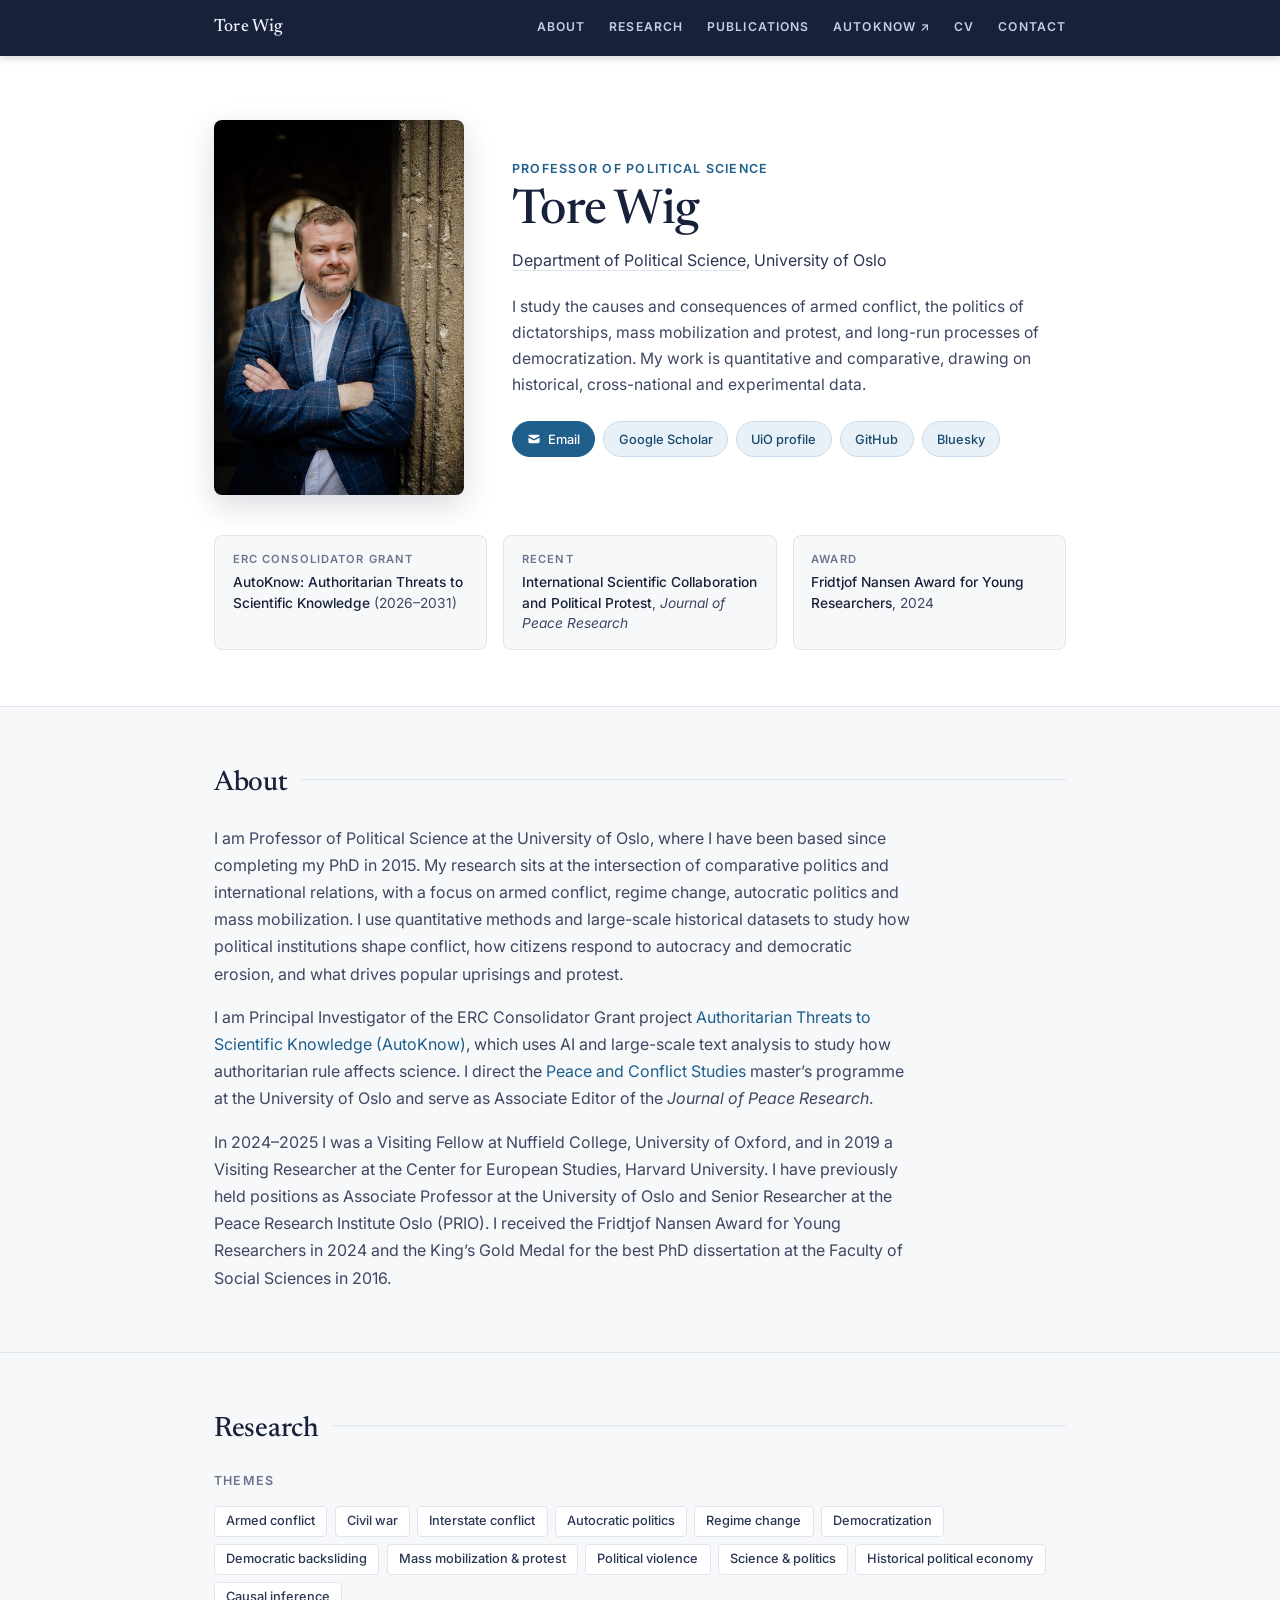
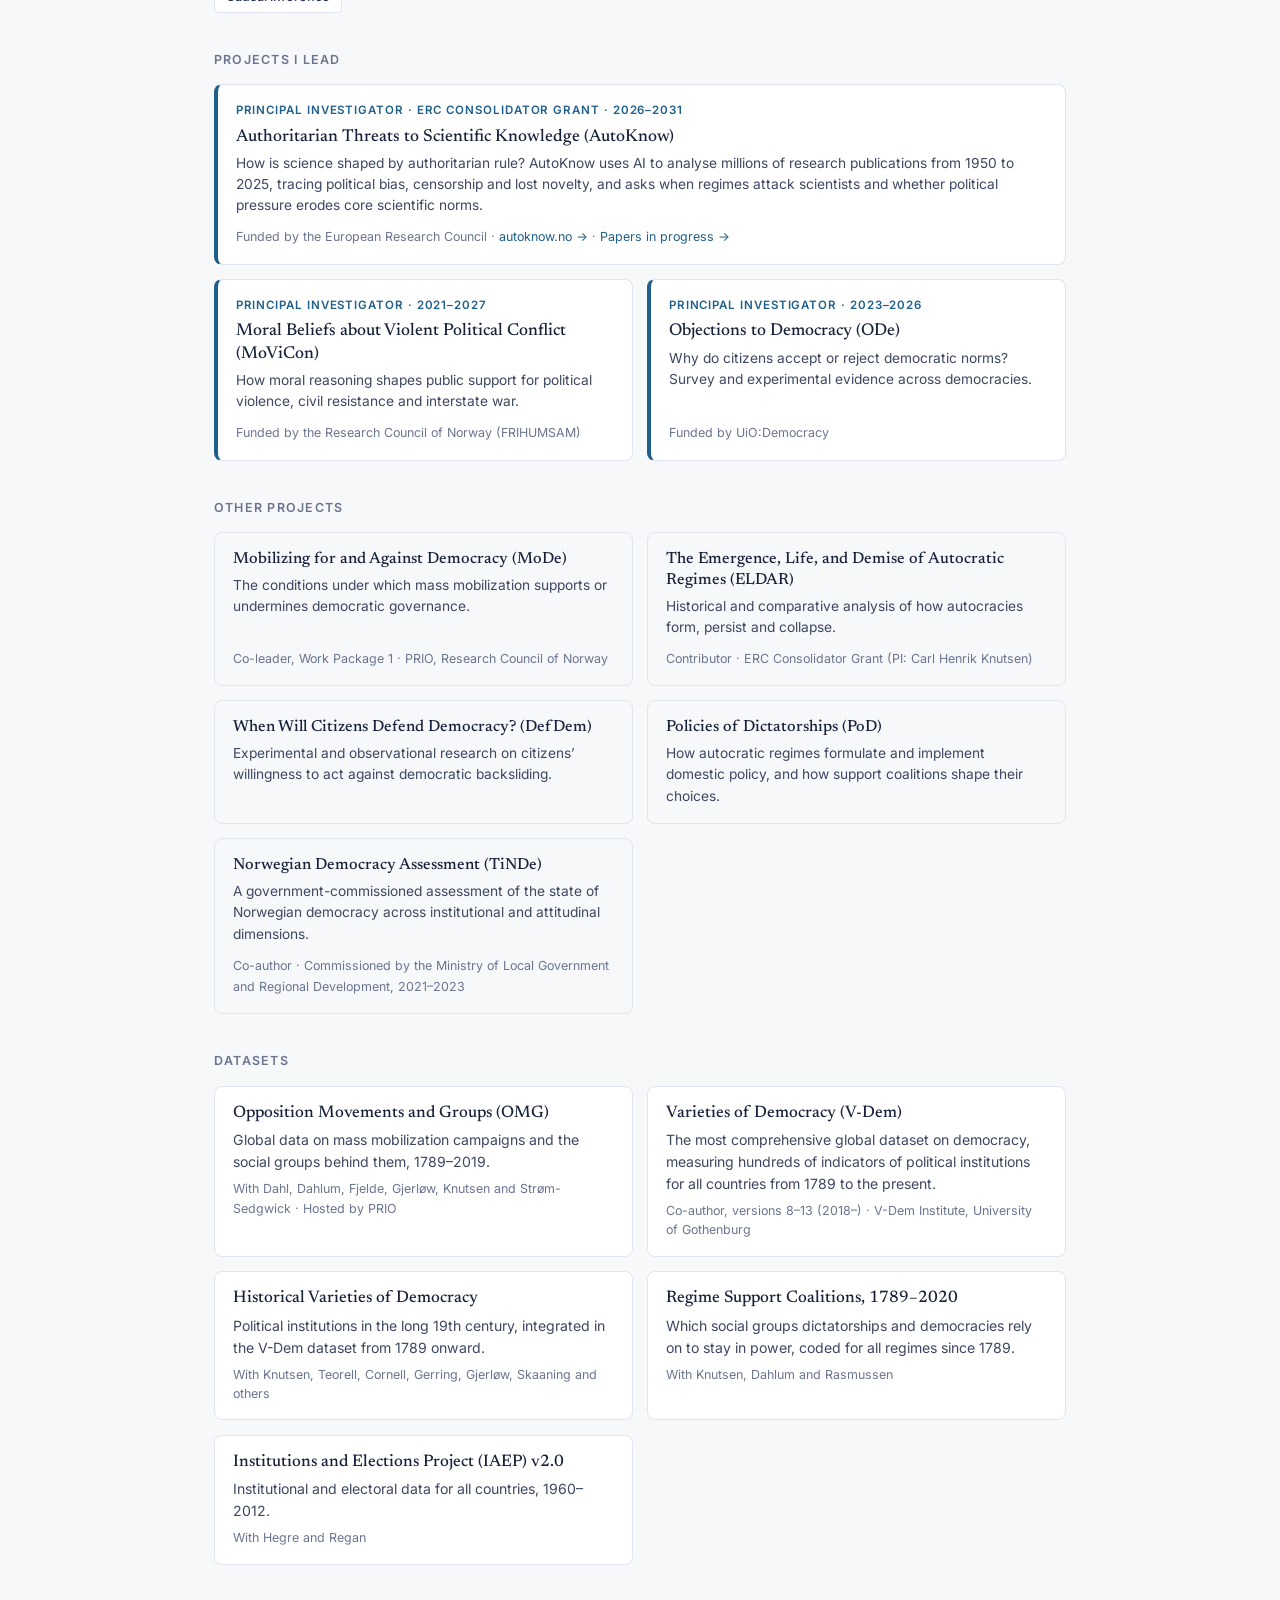
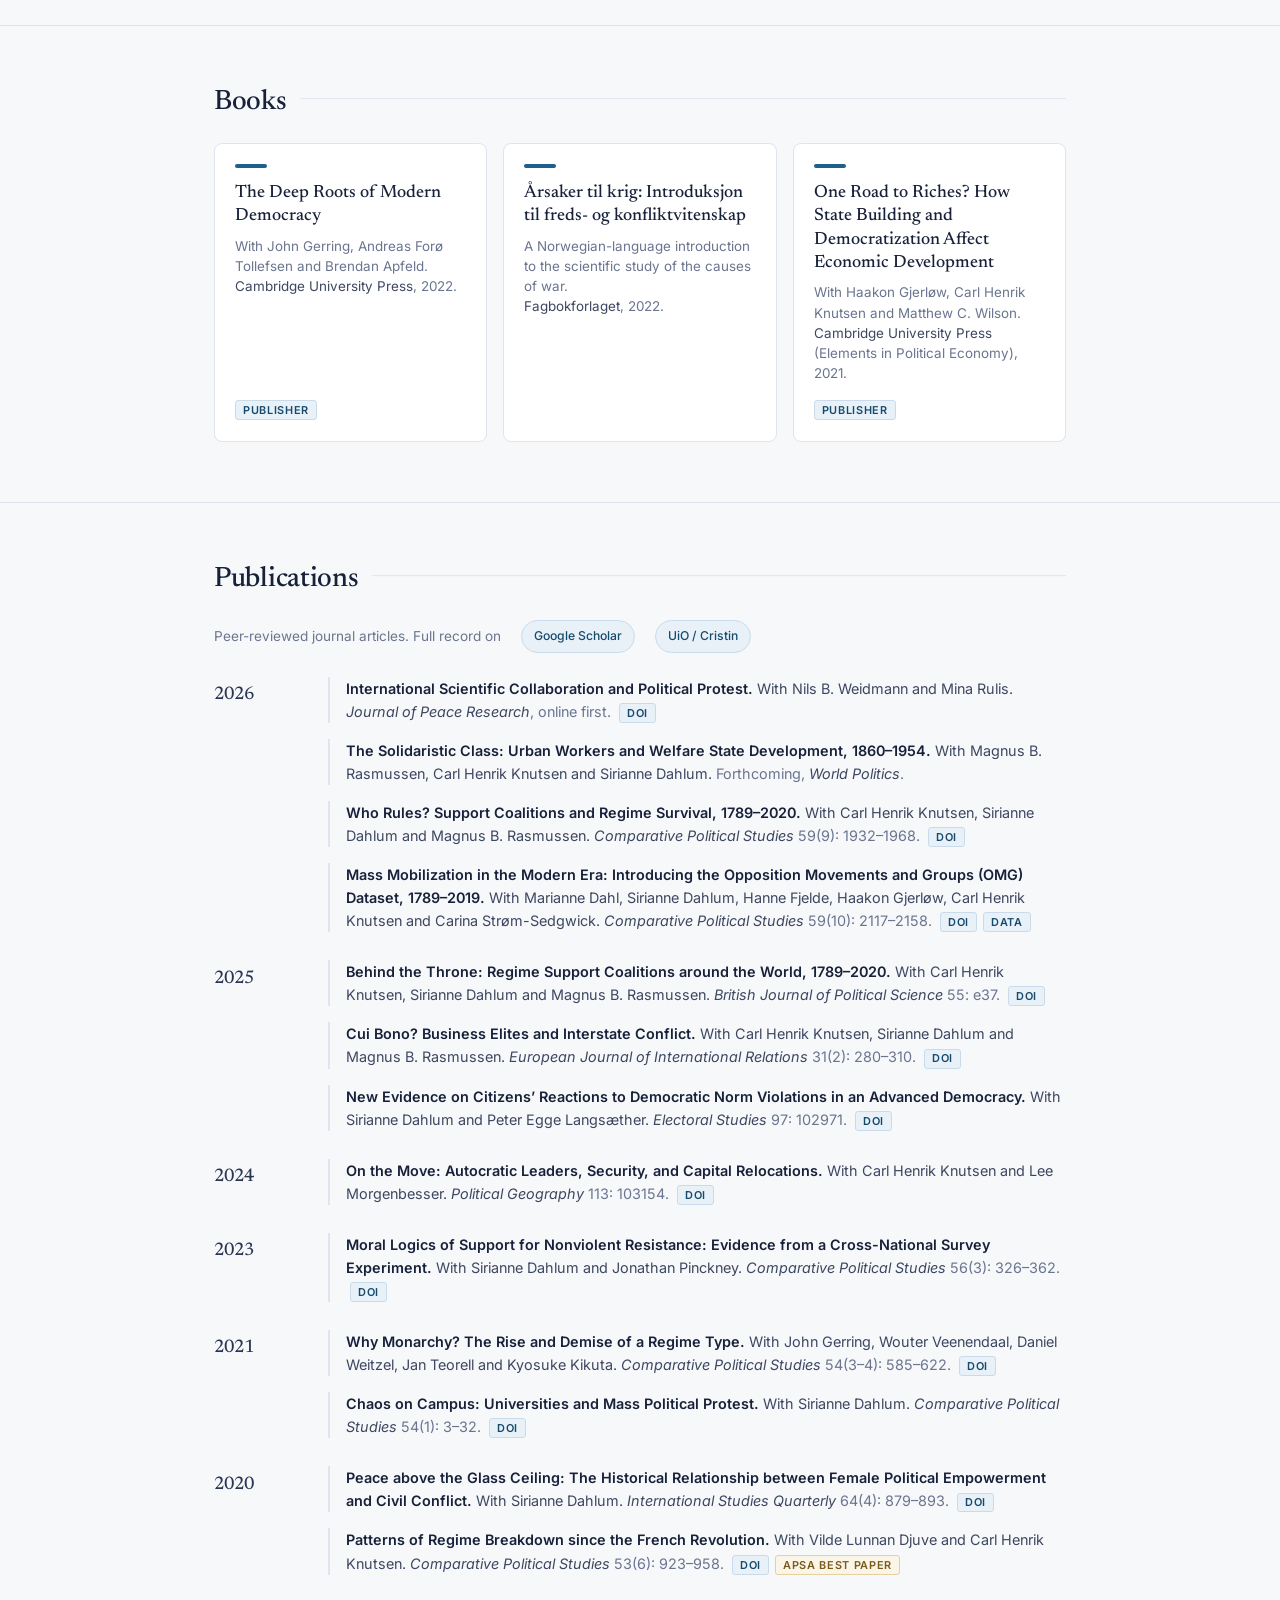
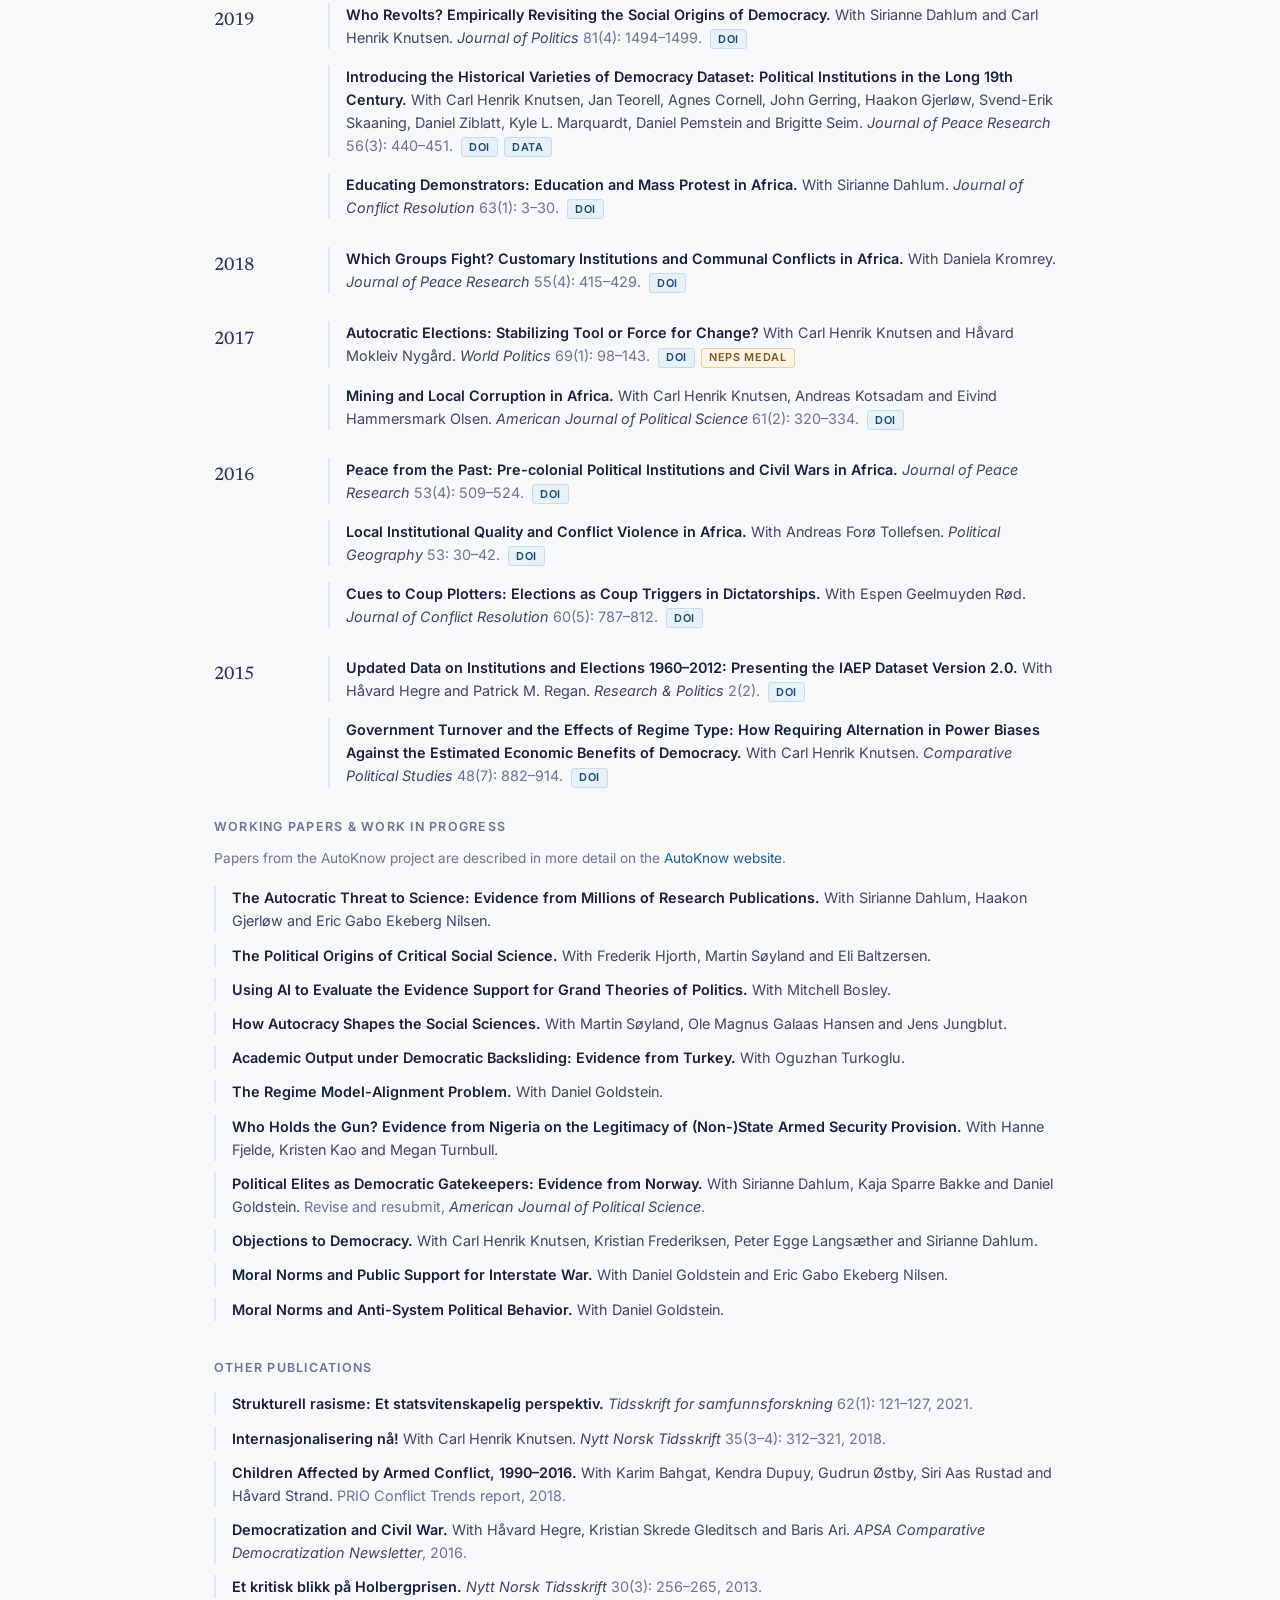
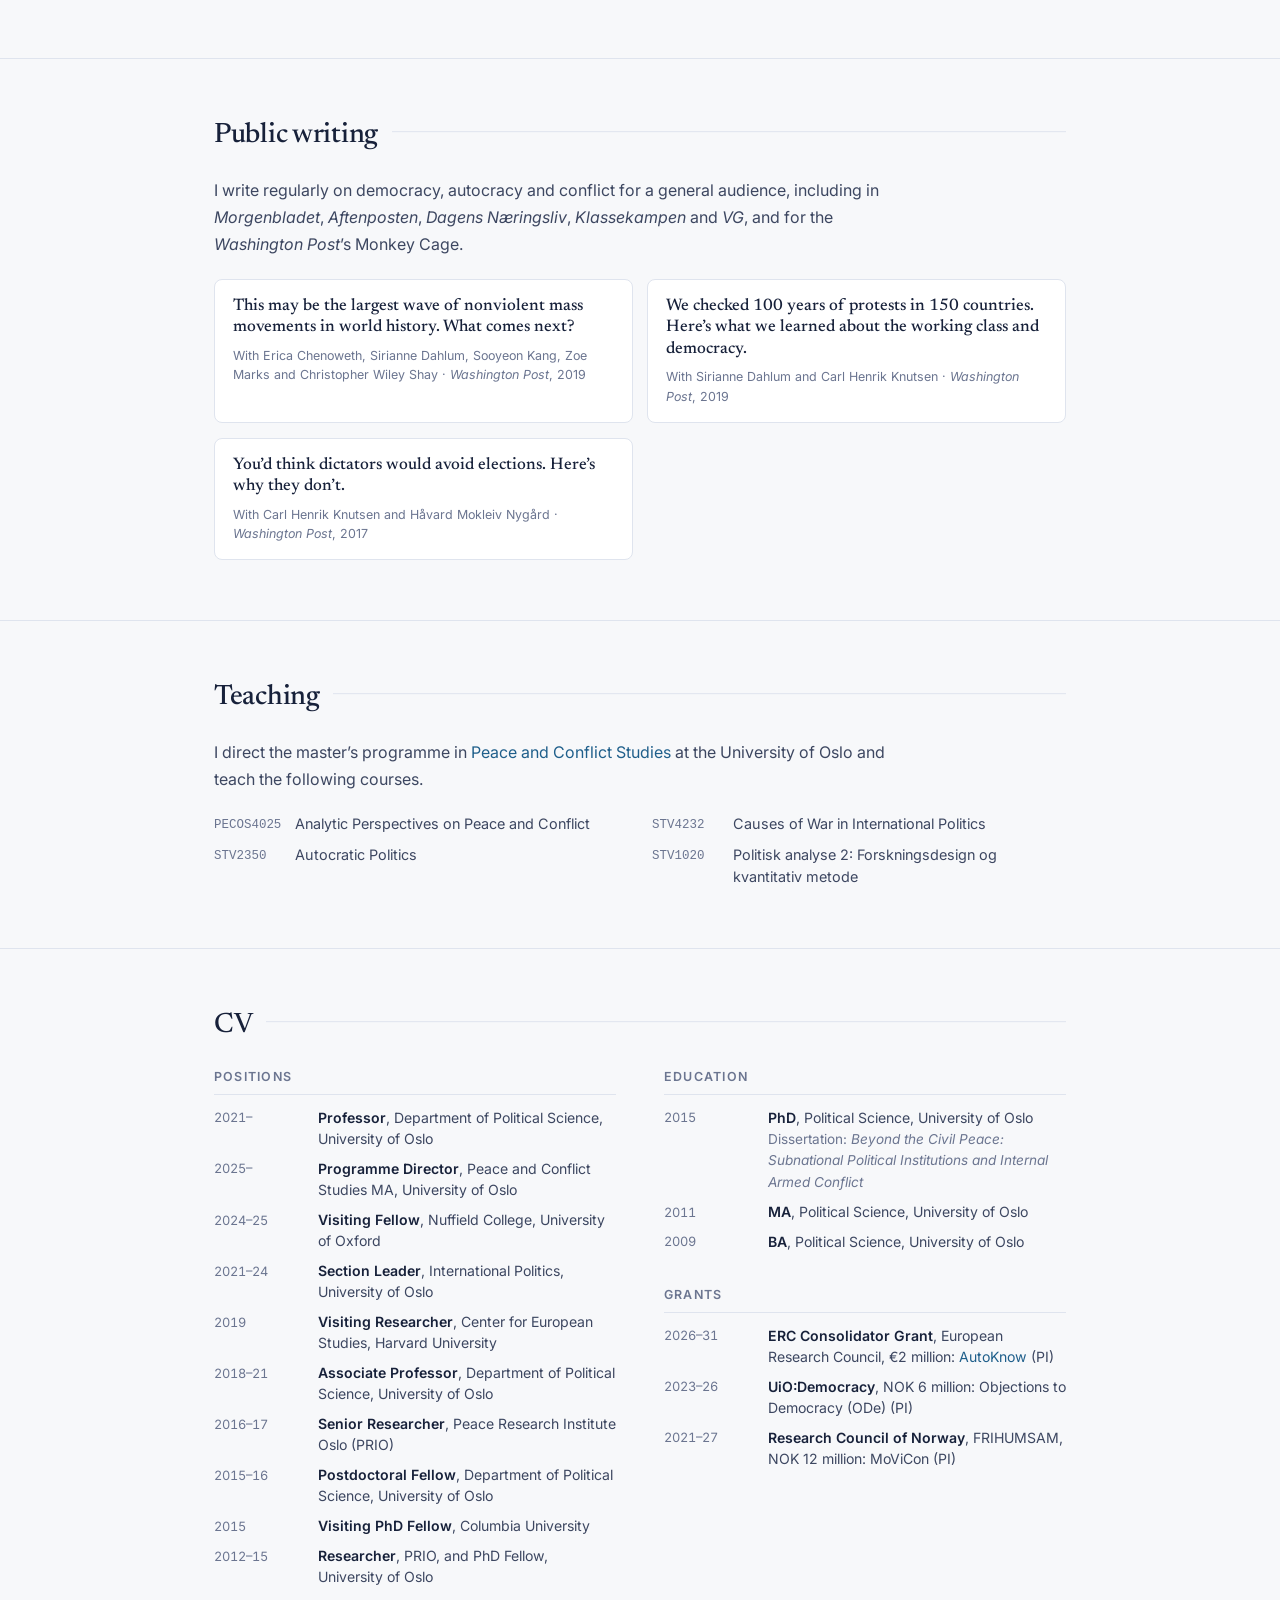
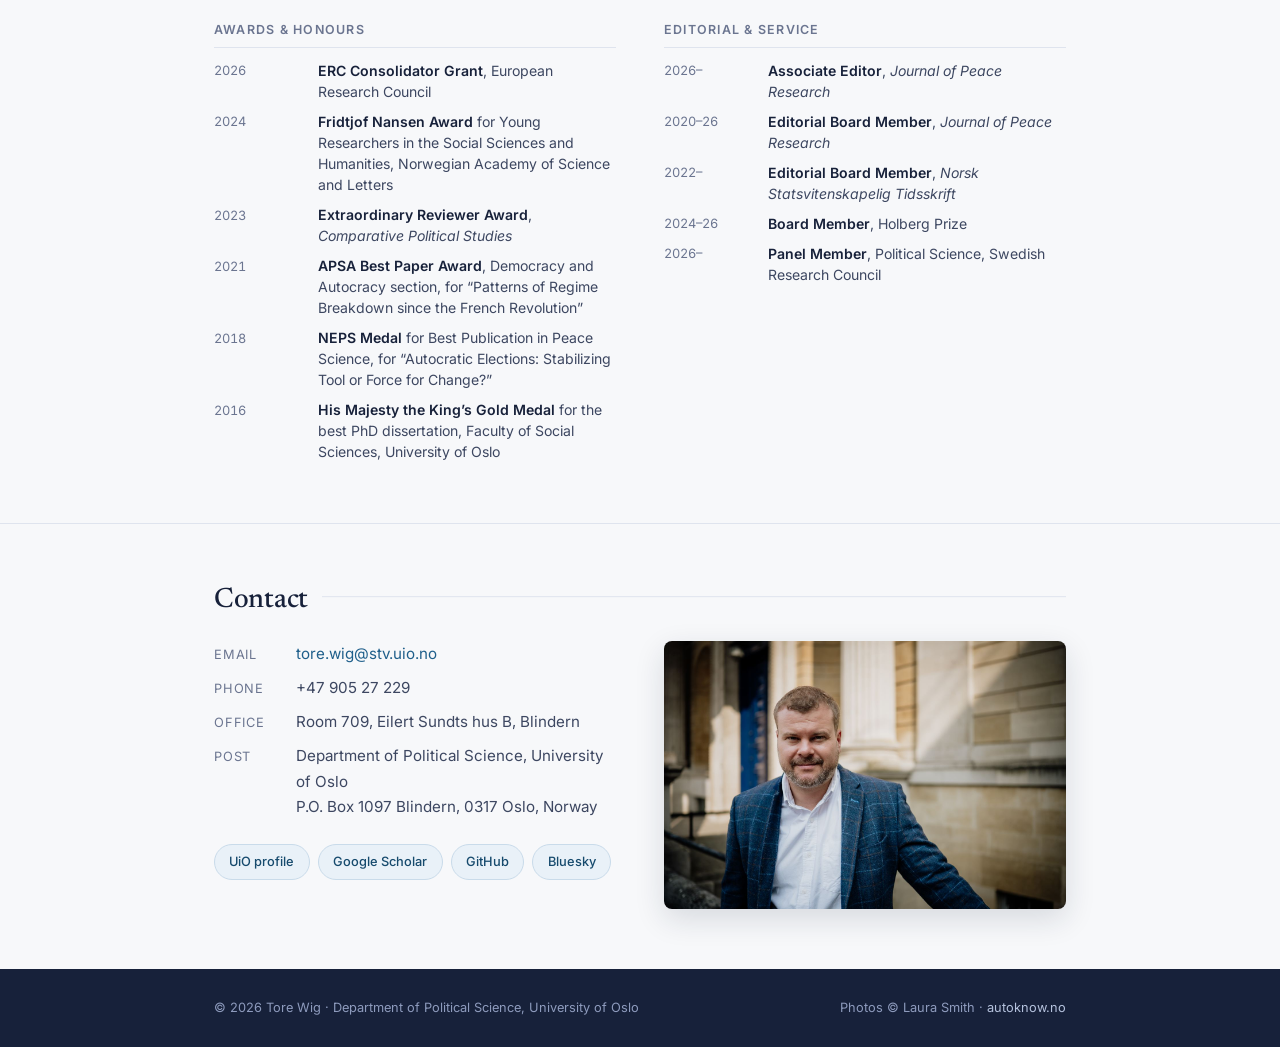
==== index.html @ 3f53dd96 "Separate PI projects, add V-Dem dataset, full awards and grants lists Co-Authored-By: Claude Opus 5." ====
<!DOCTYPE html>
<html lang="en">
<head>
  <meta charset="UTF-8" />
  <meta name="viewport" content="width=device-width, initial-scale=1.0" />
  <title>Tore Wig — Professor of Political Science, University of Oslo</title>
  <meta name="description" content="Tore Wig is Professor of Political Science at the University of Oslo. He studies armed conflict, autocratic politics, mass mobilization and democratization, and leads the ERC project AutoKnow on authoritarian threats to science." />
  <meta name="author" content="Tore Wig" />
  <link rel="canonical" href="https://torewig.com/" />

  <!-- Social previews -->
  <meta property="og:type" content="profile" />
  <meta property="og:title" content="Tore Wig — Political Science, University of Oslo" />
  <meta property="og:description" content="Research on armed conflict, autocratic politics, mass mobilization and democratization. PI of the ERC project AutoKnow." />
  <meta property="og:image" content="https://torewig.com/img/tore-wig.jpg" />
  <meta property="og:url" content="https://torewig.com/" />
  <meta name="twitter:card" content="summary_large_image" />

  <link rel="icon" href="data:image/svg+xml,%3Csvg xmlns='http://www.w3.org/2000/svg' viewBox='0 0 64 64'%3E%3Crect width='64' height='64' rx='12' fill='%2317213a'/%3E%3Ctext x='32' y='42' text-anchor='middle' font-family='Georgia,serif' font-size='30' fill='%23eef2f9'%3ETW%3C/text%3E%3C/svg%3E" />

  <link rel="preconnect" href="https://fonts.googleapis.com" />
  <link rel="preconnect" href="https://fonts.gstatic.com" crossorigin />
  <link href="https://fonts.googleapis.com/css2?family=Inter:wght@400;500;600&family=Newsreader:ital,opsz,wght@0,6..72,400;0,6..72,500;1,6..72,400&display=swap" rel="stylesheet" />
  <link rel="stylesheet" href="style.css" />

  <script type="application/ld+json">
  {
    "@context": "https://schema.org",
    "@type": "Person",
    "name": "Tore Wig",
    "jobTitle": "Professor of Political Science",
    "affiliation": { "@type": "Organization", "name": "University of Oslo, Department of Political Science" },
    "email": "mailto:tore.wig@stv.uio.no",
    "url": "https://torewig.com/",
    "image": "https://torewig.com/img/tore-wig.jpg",
    "sameAs": [
      "https://www.sv.uio.no/isv/english/people/aca/torewig/",
      "https://scholar.google.com/citations?user=-VZ9_fAAAAAJ",
      "https://github.com/torewig",
      "https://bsky.app/profile/torewig.bsky.social"
    ]
  }
  </script>
</head>
<body>

<a class="skip-link" href="#about">Skip to content</a>

<!-- ── Navigation ──────────────────────────────────────────── -->
<nav class="site-nav" aria-label="Main">
  <div class="container">
    <a class="nav-name" href="#top">Tore Wig</a>
    <button class="nav-toggle" aria-expanded="false" aria-controls="nav-links" aria-label="Toggle navigation">
      <svg width="22" height="22" viewBox="0 0 24 24" fill="none" stroke="currentColor" stroke-width="2" stroke-linecap="round"><path d="M4 7h16M4 12h16M4 17h16"/></svg>
    </button>
    <ul class="nav-links" id="nav-links">
      <li><a href="#about">About</a></li>
      <li><a href="#research">Research</a></li>
      <li><a href="#publications">Publications</a></li>
      <li><a href="https://autoknow.no/" target="_blank" rel="noopener">AutoKnow &#8599;</a></li>
      <li><a href="#cv">CV</a></li>
      <li><a href="#contact">Contact</a></li>
    </ul>
  </div>
</nav>

<!-- ── Hero ────────────────────────────────────────────────── -->
<header id="top">
<section id="hero">
  <div class="container">
    <div class="hero-inner">
      <img
        class="hero-photo"
        src="img/tore-wig.jpg"
        srcset="img/tore-wig-small.jpg 480w, img/tore-wig.jpg 900w"
        sizes="(max-width: 720px) 180px, 250px"
        width="900" height="1350"
        alt="Portrait of Tore Wig"
        fetchpriority="high"
      />
      <div class="hero-text">
        <p class="hero-kicker">Professor of Political Science</p>
        <h1>Tore Wig</h1>
        <p class="hero-inst">
          <a href="https://www.sv.uio.no/isv/english/" target="_blank" rel="noopener">Department of Political Science</a>,
          University of Oslo
        </p>
        <p class="hero-interests">
          I study the causes and consequences of armed conflict, the politics of dictatorships,
          mass mobilization and protest, and long-run processes of democratization. My work is
          quantitative and comparative, drawing on historical, cross-national and experimental data.
        </p>
        <div class="hero-links">
          <a class="pill primary" href="mailto:tore.wig@stv.uio.no">
            <svg viewBox="0 0 20 20" fill="currentColor"><path d="M2.003 5.884L10 9.882l7.997-3.998A2 2 0 0016 4H4a2 2 0 00-1.997 1.884z"/><path d="M18 8.118l-8 4-8-4V14a2 2 0 002 2h12a2 2 0 002-2V8.118z"/></svg>
            Email
          </a>
          <a class="pill" href="https://scholar.google.com/citations?user=-VZ9_fAAAAAJ" target="_blank" rel="noopener">Google Scholar</a>
          <a class="pill" href="https://www.sv.uio.no/isv/english/people/aca/torewig/" target="_blank" rel="noopener">UiO profile</a>
          <a class="pill" href="https://github.com/torewig" target="_blank" rel="noopener">GitHub</a>
          <a class="pill" href="https://bsky.app/profile/torewig.bsky.social" target="_blank" rel="noopener">Bluesky</a>
        </div>
      </div>
    </div>

    <div class="highlights">
      <div class="highlight">
        <span class="label">ERC Consolidator Grant</span>
        <a href="https://autoknow.no/" target="_blank" rel="noopener">AutoKnow: Authoritarian Threats to Scientific Knowledge</a> (2026&ndash;2031)
      </div>
      <div class="highlight">
        <span class="label">Recent</span>
        <a href="https://doi.org/10.1093/jopres/xjag073" target="_blank" rel="noopener">International Scientific Collaboration and Political Protest</a>, <em>Journal of Peace Research</em>
      </div>
      <div class="highlight">
        <span class="label">Award</span>
        <a href="#cv">Fridtjof Nansen Award for Young Researchers</a>, 2024
      </div>
    </div>
  </div>
</section>
</header>

<main>

<!-- ── About ───────────────────────────────────────────────── -->
<section id="about">
  <div class="container">
    <h2 class="section-heading">About</h2>
    <div class="lede">
      <p>
        I am Professor of Political Science at the University of Oslo, where I have been based since
        completing my PhD in 2015. My research sits at the intersection of comparative politics and
        international relations, with a focus on armed conflict, regime change, autocratic politics
        and mass mobilization. I use quantitative methods and large-scale historical datasets to
        study how political institutions shape conflict, how citizens respond to autocracy and
        democratic erosion, and what drives popular uprisings and protest.
      </p>
      <p>
        I am Principal Investigator of the ERC Consolidator Grant project
        <a href="https://autoknow.no/" target="_blank" rel="noopener">Authoritarian Threats to Scientific Knowledge (AutoKnow)</a>, which uses
        AI and large-scale text analysis to study how authoritarian rule affects science. I direct
        the <a href="https://www.uio.no/english/studies/programmes/peace-master/" target="_blank" rel="noopener">Peace and Conflict Studies</a>
        master&rsquo;s programme at the University of Oslo and serve as Associate Editor of the
        <em>Journal of Peace Research</em>.
      </p>
      <p>
        In 2024&ndash;2025 I was a Visiting Fellow at Nuffield College, University of Oxford, and in
        2019 a Visiting Researcher at the Center for European Studies, Harvard University. I have
        previously held positions as Associate Professor at the University of Oslo and Senior
        Researcher at the Peace Research Institute Oslo (PRIO). I received the Fridtjof Nansen Award
        for Young Researchers in 2024 and the King&rsquo;s Gold Medal for the best PhD dissertation
        at the Faculty of Social Sciences in 2016.
      </p>
    </div>
  </div>
</section>

<!-- ── Research ────────────────────────────────────────────── -->
<section id="research">
  <div class="container">
    <h2 class="section-heading">Research</h2>

    <p class="subheading">Themes</p>
    <div class="tag-cloud">
      <span class="tag">Armed conflict</span>
      <span class="tag">Civil war</span>
      <span class="tag">Interstate conflict</span>
      <span class="tag">Autocratic politics</span>
      <span class="tag">Regime change</span>
      <span class="tag">Democratization</span>
      <span class="tag">Democratic backsliding</span>
      <span class="tag">Mass mobilization &amp; protest</span>
      <span class="tag">Political violence</span>
      <span class="tag">Science &amp; politics</span>
      <span class="tag">Historical political economy</span>
      <span class="tag">Causal inference</span>
    </div>

    <p class="subheading">Projects I lead</p>
    <div class="projects-grid">
      <div class="project-card featured">
        <span class="role">Principal Investigator &middot; ERC Consolidator Grant &middot; 2026&ndash;2031</span>
        <h4><a href="https://autoknow.no/" target="_blank" rel="noopener">Authoritarian Threats to Scientific Knowledge (AutoKnow)</a></h4>
        <p>How is science shaped by authoritarian rule? AutoKnow uses AI to analyse millions of research publications from 1950 to 2025, tracing political bias, censorship and lost novelty, and asks when regimes attack scientists and whether political pressure erodes core scientific norms.</p>
        <span class="meta">Funded by the European Research Council &middot; <a href="https://autoknow.no/" target="_blank" rel="noopener">autoknow.no &rarr;</a> &middot; <a href="https://autoknow.no/papers.html" target="_blank" rel="noopener">Papers in progress &rarr;</a></span>
      </div>
      <div class="project-card pi">
        <span class="role">Principal Investigator &middot; 2021&ndash;2027</span>
        <h4><a href="https://www.sv.uio.no/isv/english/research/projects/movicon/" target="_blank" rel="noopener">Moral Beliefs about Violent Political Conflict (MoViCon)</a></h4>
        <p>How moral reasoning shapes public support for political violence, civil resistance and interstate war.</p>
        <span class="meta">Funded by the Research Council of Norway (FRIHUMSAM)</span>
      </div>
      <div class="project-card pi">
        <span class="role">Principal Investigator &middot; 2023&ndash;2026</span>
        <h4><a href="https://www.sv.uio.no/isv/forskning/prosjekter/innvendinger-mot-demokrati/index.html" target="_blank" rel="noopener">Objections to Democracy (ODe)</a></h4>
        <p>Why do citizens accept or reject democratic norms? Survey and experimental evidence across democracies.</p>
        <span class="meta">Funded by UiO:Democracy</span>
      </div>
    </div>

    <p class="subheading">Other projects</p>
    <div class="projects-grid">
      <div class="project-card minor">
        <h4><a href="https://www.prio.org/Projects/Project/?x=1867" target="_blank" rel="noopener">Mobilizing for and Against Democracy (MoDe)</a></h4>
        <p>The conditions under which mass mobilization supports or undermines democratic governance.</p>
        <span class="meta">Co-leader, Work Package 1 &middot; PRIO, Research Council of Norway</span>
      </div>
      <div class="project-card minor">
        <h4><a href="https://www.sv.uio.no/isv/forskning/prosjekter/eldar/index.html" target="_blank" rel="noopener">The Emergence, Life, and Demise of Autocratic Regimes (ELDAR)</a></h4>
        <p>Historical and comparative analysis of how autocracies form, persist and collapse.</p>
        <span class="meta">Contributor &middot; ERC Consolidator Grant (PI: Carl Henrik Knutsen)</span>
      </div>
      <div class="project-card minor">
        <h4><a href="https://www.sv.uio.no/isv/forskning/prosjekter/defdem/index.html" target="_blank" rel="noopener">When Will Citizens Defend Democracy? (DefDem)</a></h4>
        <p>Experimental and observational research on citizens&rsquo; willingness to act against democratic backsliding.</p>
      </div>
      <div class="project-card minor">
        <h4><a href="https://www.sv.uio.no/isv/forskning/prosjekter/policies-of-dictatorships/index.html" target="_blank" rel="noopener">Policies of Dictatorships (PoD)</a></h4>
        <p>How autocratic regimes formulate and implement domestic policy, and how support coalitions shape their choices.</p>
      </div>
      <div class="project-card minor">
        <h4><a href="https://www.sv.uio.no/isv/forskning/prosjekter/tilstandsanalyse-av-det-norske-demokratiet/index.html" target="_blank" rel="noopener">Norwegian Democracy Assessment (TiNDe)</a></h4>
        <p>A government-commissioned assessment of the state of Norwegian democracy across institutional and attitudinal dimensions.</p>
        <span class="meta">Co-author &middot; Commissioned by the Ministry of Local Government and Regional Development, 2021&ndash;2023</span>
      </div>
    </div>

    <p class="subheading">Datasets</p>
    <div class="card-grid">
      <div class="card">
        <h4><a href="https://www.prio.org/data/39" target="_blank" rel="noopener">Opposition Movements and Groups (OMG)</a></h4>
        Global data on mass mobilization campaigns and the social groups behind them, 1789&ndash;2019.
        <div class="meta">With Dahl, Dahlum, Fjelde, Gjerl&oslash;w, Knutsen and Str&oslash;m-Sedgwick &middot; Hosted by PRIO</div>
      </div>
      <div class="card">
        <h4><a href="https://www.v-dem.net/data/the-v-dem-dataset/" target="_blank" rel="noopener">Varieties of Democracy (V-Dem)</a></h4>
        The most comprehensive global dataset on democracy, measuring hundreds of indicators of political institutions for all countries from 1789 to the present.
        <div class="meta">Co-author, versions 8&ndash;13 (2018&ndash;) &middot; V-Dem Institute, University of Gothenburg</div>
      </div>
      <div class="card">
        <h4><a href="https://doi.org/10.1177/0022343318823866" target="_blank" rel="noopener">Historical Varieties of Democracy</a></h4>
        Political institutions in the long 19th century, integrated in the V-Dem dataset from 1789 onward.
        <div class="meta">With Knutsen, Teorell, Cornell, Gerring, Gjerl&oslash;w, Skaaning and others</div>
      </div>
      <div class="card">
        <h4><a href="https://doi.org/10.1177/00104140251369338" target="_blank" rel="noopener">Regime Support Coalitions, 1789&ndash;2020</a></h4>
        Which social groups dictatorships and democracies rely on to stay in power, coded for all regimes since 1789.
        <div class="meta">With Knutsen, Dahlum and Rasmussen</div>
      </div>
      <div class="card">
        <h4><a href="https://doi.org/10.1177/2053168015579120" target="_blank" rel="noopener">Institutions and Elections Project (IAEP) v2.0</a></h4>
        Institutional and electoral data for all countries, 1960&ndash;2012.
        <div class="meta">With Hegre and Regan</div>
      </div>
    </div>
  </div>
</section>

<!-- ── Books ────────────────────────────────────────────────── -->
<section id="books">
  <div class="container">
    <h2 class="section-heading">Books</h2>
    <div class="books-list">
      <div class="book-item">
        <span class="spine"></span>
        <h3><a href="https://doi.org/10.1017/9781009115223" target="_blank" rel="noopener">The Deep Roots of Modern Democracy</a></h3>
        <p class="book-meta">
          With John Gerring, Andreas For&oslash; Tollefsen and Brendan Apfeld.<br />
          <span class="pubname">Cambridge University Press</span>, 2022.
        </p>
        <div class="links"><a class="chip" href="https://doi.org/10.1017/9781009115223" target="_blank" rel="noopener">Publisher</a></div>
      </div>
      <div class="book-item">
        <span class="spine"></span>
        <h3>&Aring;rsaker til krig: Introduksjon til freds- og konfliktvitenskap</h3>
        <p class="book-meta">
          A Norwegian-language introduction to the scientific study of the causes of war.<br />
          <span class="pubname">Fagbokforlaget</span>, 2022.
        </p>
      </div>
      <div class="book-item">
        <span class="spine"></span>
        <h3><a href="https://doi.org/10.1017/9781009053693" target="_blank" rel="noopener">One Road to Riches? How State Building and Democratization Affect Economic Development</a></h3>
        <p class="book-meta">
          With Haakon Gjerl&oslash;w, Carl Henrik Knutsen and Matthew C. Wilson.<br />
          <span class="pubname">Cambridge University Press</span> (Elements in Political Economy), 2021.
        </p>
        <div class="links"><a class="chip" href="https://doi.org/10.1017/9781009053693" target="_blank" rel="noopener">Publisher</a></div>
      </div>
    </div>
  </div>
</section>

<!-- ── Publications ─────────────────────────────────────────── -->
<section id="publications">
  <div class="container">
    <h2 class="section-heading">Publications</h2>

    <div class="pub-tools">
      <span>Peer-reviewed journal articles. Full record on</span>
      <a class="pill" href="https://scholar.google.com/citations?user=-VZ9_fAAAAAJ" target="_blank" rel="noopener">Google Scholar</a>
      <a class="pill" href="https://www.sv.uio.no/isv/english/people/aca/torewig/" target="_blank" rel="noopener">UiO / Cristin</a>
    </div>

    <!-- 2026 & forthcoming -->
    <div class="pub-year-group">
      <h3 class="pub-year">2026</h3>
      <ul class="pub-list">
        <li>
          <span class="pub-title"><a href="https://doi.org/10.1093/jopres/xjag073" target="_blank" rel="noopener">International Scientific Collaboration and Political Protest.</a></span>
          <span class="pub-authors">With Nils B. Weidmann and Mina Rulis.</span>
          <span class="pub-venue"><em>Journal of Peace Research</em>, online first.</span>
          <span class="pub-links"><a class="chip" href="https://doi.org/10.1093/jopres/xjag073" target="_blank" rel="noopener">DOI</a></span>
        </li>
        <li>
          <span class="pub-title">The Solidaristic Class: Urban Workers and Welfare State Development, 1860&ndash;1954.</span>
          <span class="pub-authors">With Magnus B. Rasmussen, Carl Henrik Knutsen and Sirianne Dahlum.</span>
          <span class="pub-venue">Forthcoming, <em>World Politics</em>.</span>
        </li>
        <li>
          <span class="pub-title"><a href="https://doi.org/10.1177/00104140251369338" target="_blank" rel="noopener">Who Rules? Support Coalitions and Regime Survival, 1789&ndash;2020.</a></span>
          <span class="pub-authors">With Carl Henrik Knutsen, Sirianne Dahlum and Magnus B. Rasmussen.</span>
          <span class="pub-venue"><em>Comparative Political Studies</em> 59(9): 1932&ndash;1968.</span>
          <span class="pub-links"><a class="chip" href="https://doi.org/10.1177/00104140251369338" target="_blank" rel="noopener">DOI</a></span>
        </li>
        <li>
          <span class="pub-title"><a href="https://doi.org/10.1177/00104140251369330" target="_blank" rel="noopener">Mass Mobilization in the Modern Era: Introducing the Opposition Movements and Groups (OMG) Dataset, 1789&ndash;2019.</a></span>
          <span class="pub-authors">With Marianne Dahl, Sirianne Dahlum, Hanne Fjelde, Haakon Gjerl&oslash;w, Carl Henrik Knutsen and Carina Str&oslash;m-Sedgwick.</span>
          <span class="pub-venue"><em>Comparative Political Studies</em> 59(10): 2117&ndash;2158.</span>
          <span class="pub-links"><a class="chip" href="https://doi.org/10.1177/00104140251369330" target="_blank" rel="noopener">DOI</a><a class="chip" href="https://www.prio.org/data/39" target="_blank" rel="noopener">Data</a></span>
        </li>
      </ul>
    </div>

    <!-- 2025 -->
    <div class="pub-year-group">
      <h3 class="pub-year">2025</h3>
      <ul class="pub-list">
        <li>
          <span class="pub-title"><a href="https://doi.org/10.1017/S0007123424000656" target="_blank" rel="noopener">Behind the Throne: Regime Support Coalitions around the World, 1789&ndash;2020.</a></span>
          <span class="pub-authors">With Carl Henrik Knutsen, Sirianne Dahlum and Magnus B. Rasmussen.</span>
          <span class="pub-venue"><em>British Journal of Political Science</em> 55: e37.</span>
          <span class="pub-links"><a class="chip" href="https://doi.org/10.1017/S0007123424000656" target="_blank" rel="noopener">DOI</a></span>
        </li>
        <li>
          <span class="pub-title"><a href="https://doi.org/10.1177/13540661251327116" target="_blank" rel="noopener">Cui Bono? Business Elites and Interstate Conflict.</a></span>
          <span class="pub-authors">With Carl Henrik Knutsen, Sirianne Dahlum and Magnus B. Rasmussen.</span>
          <span class="pub-venue"><em>European Journal of International Relations</em> 31(2): 280&ndash;310.</span>
          <span class="pub-links"><a class="chip" href="https://doi.org/10.1177/13540661251327116" target="_blank" rel="noopener">DOI</a></span>
        </li>
        <li>
          <span class="pub-title"><a href="https://doi.org/10.1016/j.electstud.2025.102971" target="_blank" rel="noopener">New Evidence on Citizens&rsquo; Reactions to Democratic Norm Violations in an Advanced Democracy.</a></span>
          <span class="pub-authors">With Sirianne Dahlum and Peter Egge Langs&aelig;ther.</span>
          <span class="pub-venue"><em>Electoral Studies</em> 97: 102971.</span>
          <span class="pub-links"><a class="chip" href="https://doi.org/10.1016/j.electstud.2025.102971" target="_blank" rel="noopener">DOI</a></span>
        </li>
      </ul>
    </div>

    <!-- 2024 -->
    <div class="pub-year-group">
      <h3 class="pub-year">2024</h3>
      <ul class="pub-list">
        <li>
          <span class="pub-title"><a href="https://doi.org/10.1016/j.polgeo.2024.103154" target="_blank" rel="noopener">On the Move: Autocratic Leaders, Security, and Capital Relocations.</a></span>
          <span class="pub-authors">With Carl Henrik Knutsen and Lee Morgenbesser.</span>
          <span class="pub-venue"><em>Political Geography</em> 113: 103154.</span>
          <span class="pub-links"><a class="chip" href="https://doi.org/10.1016/j.polgeo.2024.103154" target="_blank" rel="noopener">DOI</a></span>
        </li>
      </ul>
    </div>

    <!-- 2023 -->
    <div class="pub-year-group">
      <h3 class="pub-year">2023</h3>
      <ul class="pub-list">
        <li>
          <span class="pub-title"><a href="https://doi.org/10.1177/00104140221100198" target="_blank" rel="noopener">Moral Logics of Support for Nonviolent Resistance: Evidence from a Cross-National Survey Experiment.</a></span>
          <span class="pub-authors">With Sirianne Dahlum and Jonathan Pinckney.</span>
          <span class="pub-venue"><em>Comparative Political Studies</em> 56(3): 326&ndash;362.</span>
          <span class="pub-links"><a class="chip" href="https://doi.org/10.1177/00104140221100198" target="_blank" rel="noopener">DOI</a></span>
        </li>
      </ul>
    </div>

    <!-- 2021 -->
    <div class="pub-year-group">
      <h3 class="pub-year">2021</h3>
      <ul class="pub-list">
        <li>
          <span class="pub-title"><a href="https://doi.org/10.1177/0010414020938090" target="_blank" rel="noopener">Why Monarchy? The Rise and Demise of a Regime Type.</a></span>
          <span class="pub-authors">With John Gerring, Wouter Veenendaal, Daniel Weitzel, Jan Teorell and Kyosuke Kikuta.</span>
          <span class="pub-venue"><em>Comparative Political Studies</em> 54(3&ndash;4): 585&ndash;622.</span>
          <span class="pub-links"><a class="chip" href="https://doi.org/10.1177/0010414020938090" target="_blank" rel="noopener">DOI</a></span>
        </li>
        <li>
          <span class="pub-title"><a href="https://doi.org/10.1177/0010414020919902" target="_blank" rel="noopener">Chaos on Campus: Universities and Mass Political Protest.</a></span>
          <span class="pub-authors">With Sirianne Dahlum.</span>
          <span class="pub-venue"><em>Comparative Political Studies</em> 54(1): 3&ndash;32.</span>
          <span class="pub-links"><a class="chip" href="https://doi.org/10.1177/0010414020919902" target="_blank" rel="noopener">DOI</a></span>
        </li>
      </ul>
    </div>

    <!-- 2020 -->
    <div class="pub-year-group">
      <h3 class="pub-year">2020</h3>
      <ul class="pub-list">
        <li>
          <span class="pub-title"><a href="https://doi.org/10.1093/isq/sqaa066" target="_blank" rel="noopener">Peace above the Glass Ceiling: The Historical Relationship between Female Political Empowerment and Civil Conflict.</a></span>
          <span class="pub-authors">With Sirianne Dahlum.</span>
          <span class="pub-venue"><em>International Studies Quarterly</em> 64(4): 879&ndash;893.</span>
          <span class="pub-links"><a class="chip" href="https://doi.org/10.1093/isq/sqaa066" target="_blank" rel="noopener">DOI</a></span>
        </li>
        <li>
          <span class="pub-title"><a href="https://doi.org/10.1177/0010414019879953" target="_blank" rel="noopener">Patterns of Regime Breakdown since the French Revolution.</a></span>
          <span class="pub-authors">With Vilde Lunnan Djuve and Carl Henrik Knutsen.</span>
          <span class="pub-venue"><em>Comparative Political Studies</em> 53(6): 923&ndash;958.</span>
          <span class="pub-links"><a class="chip" href="https://doi.org/10.1177/0010414019879953" target="_blank" rel="noopener">DOI</a><span class="chip award" title="APSA Democracy and Autocracy section, Best Paper Award 2021">APSA Best Paper</span></span>
        </li>
      </ul>
    </div>

    <!-- 2019 -->
    <div class="pub-year-group">
      <h3 class="pub-year">2019</h3>
      <ul class="pub-list">
        <li>
          <span class="pub-title"><a href="https://doi.org/10.1086/704699" target="_blank" rel="noopener">Who Revolts? Empirically Revisiting the Social Origins of Democracy.</a></span>
          <span class="pub-authors">With Sirianne Dahlum and Carl Henrik Knutsen.</span>
          <span class="pub-venue"><em>Journal of Politics</em> 81(4): 1494&ndash;1499.</span>
          <span class="pub-links"><a class="chip" href="https://doi.org/10.1086/704699" target="_blank" rel="noopener">DOI</a></span>
        </li>
        <li>
          <span class="pub-title"><a href="https://doi.org/10.1177/0022343318823866" target="_blank" rel="noopener">Introducing the Historical Varieties of Democracy Dataset: Political Institutions in the Long 19th Century.</a></span>
          <span class="pub-authors">With Carl Henrik Knutsen, Jan Teorell, Agnes Cornell, John Gerring, Haakon Gjerl&oslash;w, Svend-Erik Skaaning, Daniel Ziblatt, Kyle L. Marquardt, Daniel Pemstein and Brigitte Seim.</span>
          <span class="pub-venue"><em>Journal of Peace Research</em> 56(3): 440&ndash;451.</span>
          <span class="pub-links"><a class="chip" href="https://doi.org/10.1177/0022343318823866" target="_blank" rel="noopener">DOI</a><a class="chip" href="https://www.v-dem.net/data/the-v-dem-dataset/" target="_blank" rel="noopener">Data</a></span>
        </li>
        <li>
          <span class="pub-title"><a href="https://doi.org/10.1177/0022002717721394" target="_blank" rel="noopener">Educating Demonstrators: Education and Mass Protest in Africa.</a></span>
          <span class="pub-authors">With Sirianne Dahlum.</span>
          <span class="pub-venue"><em>Journal of Conflict Resolution</em> 63(1): 3&ndash;30.</span>
          <span class="pub-links"><a class="chip" href="https://doi.org/10.1177/0022002717721394" target="_blank" rel="noopener">DOI</a></span>
        </li>
      </ul>
    </div>

    <!-- 2018 -->
    <div class="pub-year-group">
      <h3 class="pub-year">2018</h3>
      <ul class="pub-list">
        <li>
          <span class="pub-title"><a href="https://doi.org/10.1177/0022343317740416" target="_blank" rel="noopener">Which Groups Fight? Customary Institutions and Communal Conflicts in Africa.</a></span>
          <span class="pub-authors">With Daniela Kromrey.</span>
          <span class="pub-venue"><em>Journal of Peace Research</em> 55(4): 415&ndash;429.</span>
          <span class="pub-links"><a class="chip" href="https://doi.org/10.1177/0022343317740416" target="_blank" rel="noopener">DOI</a></span>
        </li>
      </ul>
    </div>

    <!-- 2017 -->
    <div class="pub-year-group">
      <h3 class="pub-year">2017</h3>
      <ul class="pub-list">
        <li>
          <span class="pub-title"><a href="https://doi.org/10.1017/S0043887116000149" target="_blank" rel="noopener">Autocratic Elections: Stabilizing Tool or Force for Change?</a></span>
          <span class="pub-authors">With Carl Henrik Knutsen and H&aring;vard Mokleiv Nyg&aring;rd.</span>
          <span class="pub-venue"><em>World Politics</em> 69(1): 98&ndash;143.</span>
          <span class="pub-links"><a class="chip" href="https://doi.org/10.1017/S0043887116000149" target="_blank" rel="noopener">DOI</a><span class="chip award" title="NEPS Medal for best publication in Peace Science, 2018">NEPS Medal</span></span>
        </li>
        <li>
          <span class="pub-title"><a href="https://doi.org/10.1111/ajps.12268" target="_blank" rel="noopener">Mining and Local Corruption in Africa.</a></span>
          <span class="pub-authors">With Carl Henrik Knutsen, Andreas Kotsadam and Eivind Hammersmark Olsen.</span>
          <span class="pub-venue"><em>American Journal of Political Science</em> 61(2): 320&ndash;334.</span>
          <span class="pub-links"><a class="chip" href="https://doi.org/10.1111/ajps.12268" target="_blank" rel="noopener">DOI</a></span>
        </li>
      </ul>
    </div>

    <!-- 2016 -->
    <div class="pub-year-group">
      <h3 class="pub-year">2016</h3>
      <ul class="pub-list">
        <li>
          <span class="pub-title"><a href="https://doi.org/10.1177/0022343316640595" target="_blank" rel="noopener">Peace from the Past: Pre-colonial Political Institutions and Civil Wars in Africa.</a></span>
          <span class="pub-venue"><em>Journal of Peace Research</em> 53(4): 509&ndash;524.</span>
          <span class="pub-links"><a class="chip" href="https://doi.org/10.1177/0022343316640595" target="_blank" rel="noopener">DOI</a></span>
        </li>
        <li>
          <span class="pub-title"><a href="https://doi.org/10.1016/j.polgeo.2016.01.003" target="_blank" rel="noopener">Local Institutional Quality and Conflict Violence in Africa.</a></span>
          <span class="pub-authors">With Andreas For&oslash; Tollefsen.</span>
          <span class="pub-venue"><em>Political Geography</em> 53: 30&ndash;42.</span>
          <span class="pub-links"><a class="chip" href="https://doi.org/10.1016/j.polgeo.2016.01.003" target="_blank" rel="noopener">DOI</a></span>
        </li>
        <li>
          <span class="pub-title"><a href="https://doi.org/10.1177/0022002714553106" target="_blank" rel="noopener">Cues to Coup Plotters: Elections as Coup Triggers in Dictatorships.</a></span>
          <span class="pub-authors">With Espen Geelmuyden R&oslash;d.</span>
          <span class="pub-venue"><em>Journal of Conflict Resolution</em> 60(5): 787&ndash;812.</span>
          <span class="pub-links"><a class="chip" href="https://doi.org/10.1177/0022002714553106" target="_blank" rel="noopener">DOI</a></span>
        </li>
      </ul>
    </div>

    <!-- 2015 -->
    <div class="pub-year-group">
      <h3 class="pub-year">2015</h3>
      <ul class="pub-list">
        <li>
          <span class="pub-title"><a href="https://doi.org/10.1177/2053168015579120" target="_blank" rel="noopener">Updated Data on Institutions and Elections 1960&ndash;2012: Presenting the IAEP Dataset Version 2.0.</a></span>
          <span class="pub-authors">With H&aring;vard Hegre and Patrick M. Regan.</span>
          <span class="pub-venue"><em>Research &amp; Politics</em> 2(2).</span>
          <span class="pub-links"><a class="chip" href="https://doi.org/10.1177/2053168015579120" target="_blank" rel="noopener">DOI</a></span>
        </li>
        <li>
          <span class="pub-title"><a href="https://doi.org/10.1177/0010414014565891" target="_blank" rel="noopener">Government Turnover and the Effects of Regime Type: How Requiring Alternation in Power Biases Against the Estimated Economic Benefits of Democracy.</a></span>
          <span class="pub-authors">With Carl Henrik Knutsen.</span>
          <span class="pub-venue"><em>Comparative Political Studies</em> 48(7): 882&ndash;914.</span>
          <span class="pub-links"><a class="chip" href="https://doi.org/10.1177/0010414014565891" target="_blank" rel="noopener">DOI</a></span>
        </li>
      </ul>
    </div>

    <!-- Working papers -->
    <p class="subheading">Working papers &amp; work in progress</p>
    <p class="pub-note">Papers from the AutoKnow project are described in more detail on the <a href="https://autoknow.no/papers.html" target="_blank" rel="noopener">AutoKnow website</a>.</p>
    <ul class="plain-list">
      <li><span class="pub-title">The Autocratic Threat to Science: Evidence from Millions of Research Publications.</span> <span class="pub-authors">With Sirianne Dahlum, Haakon Gjerl&oslash;w and Eric Gabo Ekeberg Nilsen.</span></li>
      <li><span class="pub-title">The Political Origins of Critical Social Science.</span> <span class="pub-authors">With Frederik Hjorth, Martin S&oslash;yland and Eli Baltzersen.</span></li>
      <li><span class="pub-title">Using AI to Evaluate the Evidence Support for Grand Theories of Politics.</span> <span class="pub-authors">With Mitchell Bosley.</span></li>
      <li><span class="pub-title">How Autocracy Shapes the Social Sciences.</span> <span class="pub-authors">With Martin S&oslash;yland, Ole Magnus Galaas Hansen and Jens Jungblut.</span></li>
      <li><span class="pub-title">Academic Output under Democratic Backsliding: Evidence from Turkey.</span> <span class="pub-authors">With Oguzhan Turkoglu.</span></li>
      <li><span class="pub-title">The Regime Model-Alignment Problem.</span> <span class="pub-authors">With Daniel Goldstein.</span></li>
      <li><span class="pub-title">Who Holds the Gun? Evidence from Nigeria on the Legitimacy of (Non-)State Armed Security Provision.</span> <span class="pub-authors">With Hanne Fjelde, Kristen Kao and Megan Turnbull.</span></li>
      <li><span class="pub-title">Political Elites as Democratic Gatekeepers: Evidence from Norway.</span> <span class="pub-authors">With Sirianne Dahlum, Kaja Sparre Bakke and Daniel Goldstein.</span> <span class="pub-venue">Revise and resubmit, <em>American Journal of Political Science</em>.</span></li>
      <li><span class="pub-title">Objections to Democracy.</span> <span class="pub-authors">With Carl Henrik Knutsen, Kristian Frederiksen, Peter Egge Langs&aelig;ther and Sirianne Dahlum.</span></li>
      <li><span class="pub-title">Moral Norms and Public Support for Interstate War.</span> <span class="pub-authors">With Daniel Goldstein and Eric Gabo Ekeberg Nilsen.</span></li>
      <li><span class="pub-title">Moral Norms and Anti-System Political Behavior.</span> <span class="pub-authors">With Daniel Goldstein.</span></li>
    </ul>

    <!-- Other publications -->
    <p class="subheading">Other publications</p>
    <ul class="plain-list">
      <li><span class="pub-title"><a href="https://doi.org/10.18261/issn.1504-291X-2021-01-11" target="_blank" rel="noopener">Strukturell rasisme: Et statsvitenskapelig perspektiv.</a></span> <span class="pub-venue"><em>Tidsskrift for samfunnsforskning</em> 62(1): 121&ndash;127, 2021.</span></li>
      <li><span class="pub-title"><a href="https://doi.org/10.18261/issn.1504-3053-2018-03-04-12" target="_blank" rel="noopener">Internasjonalisering n&aring;!</a></span> <span class="pub-authors">With Carl Henrik Knutsen.</span> <span class="pub-venue"><em>Nytt Norsk Tidsskrift</em> 35(3&ndash;4): 312&ndash;321, 2018.</span></li>
      <li><span class="pub-title">Children Affected by Armed Conflict, 1990&ndash;2016.</span> <span class="pub-authors">With Karim Bahgat, Kendra Dupuy, Gudrun &Oslash;stby, Siri Aas Rustad and H&aring;vard Strand.</span> <span class="pub-venue">PRIO Conflict Trends report, 2018.</span></li>
      <li><span class="pub-title">Democratization and Civil War.</span> <span class="pub-authors">With H&aring;vard Hegre, Kristian Skrede Gleditsch and Baris Ari.</span> <span class="pub-venue"><em>APSA Comparative Democratization Newsletter</em>, 2016.</span></li>
      <li><span class="pub-title"><a href="https://doi.org/10.18261/issn1504-3053-2013-03-04" target="_blank" rel="noopener">Et kritisk blikk p&aring; Holbergprisen.</a></span> <span class="pub-venue"><em>Nytt Norsk Tidsskrift</em> 30(3): 256&ndash;265, 2013.</span></li>
    </ul>
  </div>
</section>

<!-- ── Commentary ───────────────────────────────────────────── -->
<section id="commentary">
  <div class="container">
    <h2 class="section-heading">Public writing</h2>
    <p class="lede" style="margin-bottom:1.25rem;">
      I write regularly on democracy, autocracy and conflict for a general audience, including in
      <em>Morgenbladet</em>, <em>Aftenposten</em>, <em>Dagens N&aelig;ringsliv</em>, <em>Klassekampen</em> and <em>VG</em>,
      and for the <em>Washington Post</em>&rsquo;s Monkey Cage.
    </p>
    <div class="card-grid">
      <div class="card">
        <h4><a href="https://www.washingtonpost.com/politics/2019/11/16/this-may-be-largest-wave-nonviolent-mass-movements-world-history-what-comes-next/" target="_blank" rel="noopener">This may be the largest wave of nonviolent mass movements in world history. What comes next?</a></h4>
        <div class="meta">With Erica Chenoweth, Sirianne Dahlum, Sooyeon Kang, Zoe Marks and Christopher Wiley Shay &middot; <em>Washington Post</em>, 2019</div>
      </div>
      <div class="card">
        <h4><a href="https://www.washingtonpost.com/politics/2019/10/24/we-checked-years-protests-countries-heres-what-we-learned-about-working-class-democracy/" target="_blank" rel="noopener">We checked 100 years of protests in 150 countries. Here&rsquo;s what we learned about the working class and democracy.</a></h4>
        <div class="meta">With Sirianne Dahlum and Carl Henrik Knutsen &middot; <em>Washington Post</em>, 2019</div>
      </div>
      <div class="card">
        <h4><a href="https://www.washingtonpost.com/news/monkey-cage/wp/2017/03/14/youd-think-dictators-would-avoid-elections-heres-why-they-dont/" target="_blank" rel="noopener">You&rsquo;d think dictators would avoid elections. Here&rsquo;s why they don&rsquo;t.</a></h4>
        <div class="meta">With Carl Henrik Knutsen and H&aring;vard Mokleiv Nyg&aring;rd &middot; <em>Washington Post</em>, 2017</div>
      </div>
    </div>
  </div>
</section>

<!-- ── Teaching ─────────────────────────────────────────────── -->
<section id="teaching">
  <div class="container">
    <h2 class="section-heading">Teaching</h2>
    <p class="lede" style="margin-bottom:1.25rem;">
      I direct the master&rsquo;s programme in
      <a href="https://www.uio.no/english/studies/programmes/peace-master/" target="_blank" rel="noopener">Peace and Conflict Studies</a>
      at the University of Oslo and teach the following courses.
    </p>
    <ul class="course-list">
      <li><span class="code">PECOS4025</span><span>Analytic Perspectives on Peace and Conflict</span></li>
      <li><span class="code">STV4232</span><span>Causes of War in International Politics</span></li>
      <li><span class="code">STV2350</span><span>Autocratic Politics</span></li>
      <li><span class="code">STV1020</span><span>Politisk analyse 2: Forskningsdesign og kvantitativ metode</span></li>
    </ul>
  </div>
</section>

<!-- ── CV ───────────────────────────────────────────────────── -->
<section id="cv">
  <div class="container">
    <h2 class="section-heading">CV</h2>
    <div class="cv-grid">

      <div class="cv-block">
        <h3>Positions</h3>
        <ul class="cv-list">
          <li><span class="cv-year">2021&ndash;</span><span class="cv-desc"><strong>Professor</strong>, Department of Political Science, University of Oslo</span></li>
          <li><span class="cv-year">2025&ndash;</span><span class="cv-desc"><strong>Programme Director</strong>, Peace and Conflict Studies MA, University of Oslo</span></li>
          <li><span class="cv-year">2024&ndash;25</span><span class="cv-desc"><strong>Visiting Fellow</strong>, Nuffield College, University of Oxford</span></li>
          <li><span class="cv-year">2021&ndash;24</span><span class="cv-desc"><strong>Section Leader</strong>, International Politics, University of Oslo</span></li>
          <li><span class="cv-year">2019</span><span class="cv-desc"><strong>Visiting Researcher</strong>, Center for European Studies, Harvard University</span></li>
          <li><span class="cv-year">2018&ndash;21</span><span class="cv-desc"><strong>Associate Professor</strong>, Department of Political Science, University of Oslo</span></li>
          <li><span class="cv-year">2016&ndash;17</span><span class="cv-desc"><strong>Senior Researcher</strong>, Peace Research Institute Oslo (PRIO)</span></li>
          <li><span class="cv-year">2015&ndash;16</span><span class="cv-desc"><strong>Postdoctoral Fellow</strong>, Department of Political Science, University of Oslo</span></li>
          <li><span class="cv-year">2015</span><span class="cv-desc"><strong>Visiting PhD Fellow</strong>, Columbia University</span></li>
          <li><span class="cv-year">2012&ndash;15</span><span class="cv-desc"><strong>Researcher</strong>, PRIO, and PhD Fellow, University of Oslo</span></li>
        </ul>
      </div>

      <div class="cv-block">
        <h3>Education</h3>
        <ul class="cv-list">
          <li><span class="cv-year">2015</span><span class="cv-desc"><strong>PhD</strong>, Political Science, University of Oslo<br /><span class="note">Dissertation: <em>Beyond the Civil Peace: Subnational Political Institutions and Internal Armed Conflict</em></span></span></li>
          <li><span class="cv-year">2011</span><span class="cv-desc"><strong>MA</strong>, Political Science, University of Oslo</span></li>
          <li><span class="cv-year">2009</span><span class="cv-desc"><strong>BA</strong>, Political Science, University of Oslo</span></li>
        </ul>

        <h3 style="margin-top:2rem;">Grants</h3>
        <ul class="cv-list">
          <li><span class="cv-year">2026&ndash;31</span><span class="cv-desc"><strong>ERC Consolidator Grant</strong>, European Research Council, &euro;2 million: <a href="https://autoknow.no/" target="_blank" rel="noopener">AutoKnow</a> (PI)</span></li>
          <li><span class="cv-year">2023&ndash;26</span><span class="cv-desc"><strong>UiO:Democracy</strong>, NOK 6 million: Objections to Democracy (ODe) (PI)</span></li>
          <li><span class="cv-year">2021&ndash;27</span><span class="cv-desc"><strong>Research Council of Norway</strong>, FRIHUMSAM, NOK 12 million: MoViCon (PI)</span></li>
        </ul>
      </div>

      <div class="cv-block">
        <h3>Awards &amp; honours</h3>
        <ul class="cv-list">
          <li><span class="cv-year">2026</span><span class="cv-desc"><strong>ERC Consolidator Grant</strong>, European Research Council</span></li>
          <li><span class="cv-year">2024</span><span class="cv-desc"><strong>Fridtjof Nansen Award</strong> for Young Researchers in the Social Sciences and Humanities, Norwegian Academy of Science and Letters</span></li>
          <li><span class="cv-year">2023</span><span class="cv-desc"><strong>Extraordinary Reviewer Award</strong>, <em>Comparative Political Studies</em></span></li>
          <li><span class="cv-year">2021</span><span class="cv-desc"><strong>APSA Best Paper Award</strong>, Democracy and Autocracy section, for &ldquo;Patterns of Regime Breakdown since the French Revolution&rdquo;</span></li>
          <li><span class="cv-year">2018</span><span class="cv-desc"><strong>NEPS Medal</strong> for Best Publication in Peace Science, for &ldquo;Autocratic Elections: Stabilizing Tool or Force for Change?&rdquo;</span></li>
          <li><span class="cv-year">2016</span><span class="cv-desc"><strong>His Majesty the King&rsquo;s Gold Medal</strong> for the best PhD dissertation, Faculty of Social Sciences, University of Oslo</span></li>
        </ul>
      </div>

      <div class="cv-block">
        <h3>Editorial &amp; service</h3>
        <ul class="cv-list">
          <li><span class="cv-year">2026&ndash;</span><span class="cv-desc"><strong>Associate Editor</strong>, <em>Journal of Peace Research</em></span></li>
          <li><span class="cv-year">2020&ndash;26</span><span class="cv-desc"><strong>Editorial Board Member</strong>, <em>Journal of Peace Research</em></span></li>
          <li><span class="cv-year">2022&ndash;</span><span class="cv-desc"><strong>Editorial Board Member</strong>, <em>Norsk Statsvitenskapelig Tidsskrift</em></span></li>
          <li><span class="cv-year">2024&ndash;26</span><span class="cv-desc"><strong>Board Member</strong>, Holberg Prize</span></li>
          <li><span class="cv-year">2026&ndash;</span><span class="cv-desc"><strong>Panel Member</strong>, Political Science, Swedish Research Council</span></li>
        </ul>
      </div>

    </div>
  </div>
</section>

<!-- ── Contact ──────────────────────────────────────────────── -->
<section id="contact">
  <div class="container">
    <h2 class="section-heading">Contact</h2>
    <div class="contact-grid">
      <div>
        <ul class="contact-list">
          <li><span class="k">Email</span><span><a href="mailto:tore.wig@stv.uio.no">tore.wig@stv.uio.no</a></span></li>
          <li><span class="k">Phone</span><span>+47 905 27 229</span></li>
          <li><span class="k">Office</span><span>Room 709, Eilert Sundts hus B, Blindern</span></li>
          <li><span class="k">Post</span><span>Department of Political Science, University of Oslo<br />P.O. Box 1097 Blindern, 0317 Oslo, Norway</span></li>
        </ul>
        <div class="contact-links" style="margin-top:1.5rem;">
          <a class="pill" href="https://www.sv.uio.no/isv/english/people/aca/torewig/" target="_blank" rel="noopener">UiO profile</a>
          <a class="pill" href="https://scholar.google.com/citations?user=-VZ9_fAAAAAJ" target="_blank" rel="noopener">Google Scholar</a>
          <a class="pill" href="https://github.com/torewig" target="_blank" rel="noopener">GitHub</a>
          <a class="pill" href="https://bsky.app/profile/torewig.bsky.social" target="_blank" rel="noopener">Bluesky</a>
        </div>
      </div>
      <img class="contact-photo" src="img/tore-wig-wide.jpg" width="1400" height="933" alt="Tore Wig seated on steps in Oxford" loading="lazy" />
    </div>
  </div>
</section>

</main>

<!-- ── Footer ───────────────────────────────────────────────── -->
<footer>
  <div class="container">
    <span>&copy; <span id="year">2026</span> Tore Wig &middot; Department of Political Science, University of Oslo</span>
    <span>Photos &copy; Laura Smith &middot; <a href="https://autoknow.no/" target="_blank" rel="noopener">autoknow.no</a></span>
  </div>
</footer>

<script>
  // Mobile navigation toggle
  (function () {
    var btn = document.querySelector('.nav-toggle');
    var links = document.getElementById('nav-links');
    if (!btn || !links) return;
    btn.addEventListener('click', function () {
      var open = links.classList.toggle('open');
      btn.setAttribute('aria-expanded', open ? 'true' : 'false');
    });
    links.addEventListener('click', function (e) {
      if (e.target.tagName === 'A') { links.classList.remove('open'); btn.setAttribute('aria-expanded', 'false'); }
    });
  })();

  // Highlight the section currently in view
  (function () {
    if (!('IntersectionObserver' in window)) return;
    var navAnchors = Array.prototype.slice.call(document.querySelectorAll('.nav-links a[href^="#"]'));
    var map = {};
    navAnchors.forEach(function (a) { map[a.getAttribute('href').slice(1)] = a; });
    var sections = Object.keys(map).map(function (id) { return document.getElementById(id); }).filter(Boolean);
    var visible = {};
    var io = new IntersectionObserver(function (entries) {
      entries.forEach(function (en) { visible[en.target.id] = en.isIntersecting; });
      var current = null;
      sections.forEach(function (s) { if (visible[s.id] && current === null) current = s.id; });
      navAnchors.forEach(function (a) { a.classList.toggle('active', current !== null && a.getAttribute('href') === '#' + current); });
    }, { rootMargin: '-40% 0px -55% 0px' });
    sections.forEach(function (s) { io.observe(s); });
  })();

  document.getElementById('year').textContent = new Date().getFullYear();
</script>

</body>
</html>
---- style.css ----
/* ============================================================
   Tore Wig — Personal Academic Website
   ============================================================ */

/* ── Reset & tokens ─────────────────────────────────────────── */
*, *::before, *::after { box-sizing: border-box; margin: 0; padding: 0; }

:root {
  --ink:        #17213a;   /* headings, strongest text */
  --ink-2:      #2b3654;   /* secondary headings */
  --text:       #3d4761;   /* body text */
  --muted:      #6b7590;   /* meta text */
  --rule:       #dfe4ee;   /* hairlines */
  --rule-soft:  #ebeff5;
  --bg:         #f7f8fa;   /* page background */
  --paper:      #ffffff;   /* cards */
  --accent:     #1f5f8b;   /* links, highlights */
  --accent-ink: #164a6d;
  --accent-lt:  #e9f1f8;
  --accent-bd:  #c9dbea;
  --nav:        #17213a;
  --nav-text:   #c3cde3;

  --serif: 'Newsreader', 'Iowan Old Style', 'Palatino Linotype', Georgia, serif;
  --sans:  'Inter', 'Segoe UI', 'Helvetica Neue', Arial, sans-serif;

  --max-w: 900px;
  --radius: 8px;
  --nav-h: 56px;
}

html { scroll-behavior: smooth; scroll-padding-top: calc(var(--nav-h) + 12px); }

body {
  font-family: var(--sans);
  font-size: 16px;
  line-height: 1.7;
  color: var(--text);
  background: var(--bg);
  -webkit-font-smoothing: antialiased;
  text-rendering: optimizeLegibility;
}

a { color: var(--accent); text-decoration: none; }
a:hover { text-decoration: underline; text-underline-offset: 2px; }
a:focus-visible, button:focus-visible { outline: 2px solid var(--accent); outline-offset: 3px; border-radius: 2px; }

img { max-width: 100%; display: block; }

.skip-link {
  position: absolute; left: -999px; top: 0;
  background: var(--paper); color: var(--ink); padding: 0.5rem 1rem; z-index: 1000;
}
.skip-link:focus { left: 8px; top: 8px; }

/* ── Layout ─────────────────────────────────────────────────── */
.container { max-width: var(--max-w); margin: 0 auto; padding: 0 1.5rem; }

section { padding: 3.75rem 0; }
section + section { border-top: 1px solid var(--rule); }

.section-heading {
  font-family: var(--serif);
  font-size: 1.75rem;
  font-weight: 500;
  color: var(--ink);
  letter-spacing: -0.01em;
  line-height: 1.2;
  margin-bottom: 1.5rem;
  display: flex;
  align-items: baseline;
  gap: 0.85rem;
}
.section-heading::after {
  content: "";
  flex: 1;
  height: 1px;
  background: var(--rule);
  transform: translateY(-0.35em);
}

.subheading {
  font-family: var(--sans);
  font-size: 0.78rem;
  font-weight: 600;
  letter-spacing: 0.1em;
  text-transform: uppercase;
  color: var(--muted);
  margin: 2.25rem 0 0.9rem;
}
.subheading:first-of-type { margin-top: 0; }

.lede { max-width: 700px; }
.lede p { margin-bottom: 1rem; }
.lede p:last-child { margin-bottom: 0; }

.note { font-size: 0.85rem; color: var(--muted); }

/* ── Navigation ─────────────────────────────────────────────── */
nav.site-nav {
  position: sticky; top: 0; z-index: 100;
  background: var(--nav);
  box-shadow: 0 1px 0 rgba(255,255,255,0.05), 0 2px 8px rgba(0,0,0,0.18);
}
nav.site-nav .container {
  display: flex; align-items: center; justify-content: space-between;
  min-height: var(--nav-h);
}
.nav-name {
  font-family: var(--serif);
  font-size: 1.1rem;
  font-weight: 500;
  color: #eef2f9;
  letter-spacing: 0.01em;
}
.nav-name:hover { text-decoration: none; color: #fff; }

.nav-links { display: flex; gap: 1.5rem; list-style: none; }
.nav-links a {
  display: inline-block;
  padding: 0.35rem 0;
  font-size: 0.76rem;
  font-weight: 600;
  letter-spacing: 0.09em;
  text-transform: uppercase;
  color: var(--nav-text);
  border-bottom: 2px solid transparent;
  transition: color 0.15s, border-color 0.15s;
}
.nav-links a:hover { color: #fff; text-decoration: none; }
.nav-links a.active, .nav-links a[aria-current="page"] { color: #fff; border-bottom-color: #8fb3d6; }

.nav-toggle {
  display: none;
  background: none; border: 0; color: #eef2f9; cursor: pointer;
  padding: 0.4rem; margin-right: -0.4rem;
}
.nav-toggle svg { display: block; }

/* ── Hero ───────────────────────────────────────────────────── */
#hero {
  background: var(--paper);
  border-bottom: 1px solid var(--rule);
  padding: 4rem 0 3.5rem;
}
.hero-inner { display: flex; align-items: center; gap: 3rem; }
.hero-photo {
  flex-shrink: 0;
  width: 250px;
  height: auto;
  aspect-ratio: 2 / 3;
  object-fit: cover;
  border-radius: var(--radius);
  box-shadow: 0 10px 30px rgba(23,33,58,0.16);
}
.hero-text { flex: 1; min-width: 0; }
.hero-kicker {
  font-size: 0.78rem; font-weight: 600; letter-spacing: 0.1em; text-transform: uppercase;
  color: var(--accent); margin-bottom: 0.5rem;
}
.hero-text h1 {
  font-family: var(--serif);
  font-size: 3rem;
  font-weight: 500;
  color: var(--ink);
  line-height: 1.05;
  letter-spacing: -0.015em;
  margin-bottom: 0.6rem;
}
.hero-inst { font-size: 1rem; color: var(--ink-2); margin-bottom: 1.25rem; }
.hero-inst a { color: inherit; border-bottom: 1px solid var(--rule); }
.hero-inst a:hover { text-decoration: none; border-bottom-color: var(--accent); }
.hero-interests { font-size: 0.98rem; line-height: 1.65; max-width: 560px; margin-bottom: 1.5rem; }

.hero-links, .contact-links { display: flex; flex-wrap: wrap; gap: 0.5rem; }

.pill {
  display: inline-flex; align-items: center; gap: 0.4rem;
  padding: 0.38rem 0.9rem;
  font-size: 0.8rem; font-weight: 500;
  border-radius: 999px;
  border: 1px solid var(--accent-bd);
  background: var(--accent-lt);
  color: var(--accent-ink);
  transition: background 0.15s, color 0.15s, border-color 0.15s;
}
.pill svg { width: 14px; height: 14px; }
.pill:hover { background: var(--accent); border-color: var(--accent); color: #fff; text-decoration: none; }
.pill.primary { background: var(--accent); border-color: var(--accent); color: #fff; }
.pill.primary:hover { background: var(--accent-ink); border-color: var(--accent-ink); }

/* ── Highlights strip ───────────────────────────────────────── */
.highlights {
  display: grid;
  grid-template-columns: repeat(3, 1fr);
  gap: 1rem;
  margin-top: 2.5rem;
}
.highlight {
  background: var(--bg);
  border: 1px solid var(--rule);
  border-radius: var(--radius);
  padding: 0.95rem 1.1rem;
  font-size: 0.86rem;
  line-height: 1.5;
}
.highlight .label {
  display: block;
  font-size: 0.7rem; font-weight: 600; letter-spacing: 0.1em; text-transform: uppercase;
  color: var(--muted); margin-bottom: 0.25rem;
}
.highlight a { color: var(--ink); font-weight: 500; }

/* ── Research ───────────────────────────────────────────────── */
.tag-cloud { display: flex; flex-wrap: wrap; gap: 0.45rem; margin-bottom: 0.5rem; }
.tag {
  background: var(--paper);
  color: var(--ink-2);
  font-size: 0.8rem; font-weight: 500;
  padding: 0.22rem 0.7rem;
  border-radius: 4px;
  border: 1px solid var(--rule);
}

.projects-grid {
  display: grid;
  grid-template-columns: repeat(2, 1fr);
  gap: 0.9rem;
}
.project-card {
  background: var(--paper);
  border: 1px solid var(--rule);
  border-radius: var(--radius);
  padding: 1rem 1.1rem;
  display: flex; flex-direction: column; gap: 0.3rem;
  transition: border-color 0.15s, box-shadow 0.15s;
}
.project-card:hover { border-color: var(--accent-bd); box-shadow: 0 4px 16px rgba(23,33,58,0.06); }
.project-card.featured { grid-column: 1 / -1; border-left: 4px solid var(--accent); }
.project-card.pi { border-left: 4px solid var(--accent); }
.project-card.minor { background: transparent; }
.project-card.minor h4 { font-size: 1rem; }
.project-card h4 {
  font-family: var(--serif);
  font-size: 1.08rem; font-weight: 500;
  color: var(--ink); line-height: 1.3;
}
.project-card h4 a { color: inherit; }
.project-card .role {
  font-size: 0.72rem; font-weight: 600; letter-spacing: 0.08em; text-transform: uppercase; color: var(--accent);
}
.project-card p { font-size: 0.86rem; color: var(--text); line-height: 1.55; }
.project-card .meta { font-size: 0.78rem; color: var(--muted); margin-top: auto; padding-top: 0.3rem; }

/* ── Books ──────────────────────────────────────────────────── */
.books-list { display: grid; grid-template-columns: repeat(3, 1fr); gap: 1rem; }
.book-item {
  background: var(--paper);
  border: 1px solid var(--rule);
  border-radius: var(--radius);
  padding: 1.2rem 1.25rem 1.1rem;
  display: flex; flex-direction: column;
}
.book-item .spine {
  width: 32px; height: 4px; border-radius: 2px; background: var(--accent); margin-bottom: 0.9rem;
}
.book-item h3 {
  font-family: var(--serif);
  font-size: 1.12rem; font-weight: 500; line-height: 1.3;
  color: var(--ink); margin-bottom: 0.45rem;
}
.book-item h3 a { color: inherit; }
.book-meta { font-size: 0.84rem; color: var(--muted); line-height: 1.5; }
.book-meta .pubname { color: var(--text); }
.book-item .links { margin-top: auto; padding-top: 0.8rem; }

/* ── Publications ───────────────────────────────────────────── */
.pub-tools {
  display: flex; flex-wrap: wrap; align-items: center; gap: 0.75rem 1.25rem;
  margin-bottom: 1.5rem; font-size: 0.85rem; color: var(--muted);
}
.pub-tools .pill { font-size: 0.76rem; padding: 0.3rem 0.75rem; }

.pub-year-group { display: grid; grid-template-columns: 90px 1fr; gap: 0 1.5rem; margin-bottom: 1.75rem; }
.pub-year {
  font-family: var(--serif);
  font-size: 1.15rem; font-weight: 500; color: var(--ink-2);
  padding-top: 0.15rem;
}
.pub-list { list-style: none; display: flex; flex-direction: column; gap: 1rem; }
.pub-list li {
  font-size: 0.9rem; line-height: 1.6;
  padding-left: 1rem;
  border-left: 2px solid var(--rule);
  transition: border-color 0.15s;
}
.pub-list li:hover { border-left-color: var(--accent); }
.pub-title { font-weight: 600; color: var(--ink); }
.pub-title a { color: inherit; }
.pub-authors { color: var(--text); }
.pub-venue { color: var(--muted); }
.pub-venue em, .pub-journal { font-style: italic; color: var(--text); }
.pub-links { display: inline-flex; flex-wrap: wrap; gap: 0.35rem; margin-left: 0.25rem; vertical-align: baseline; }
.chip {
  display: inline-block;
  font-size: 0.68rem; font-weight: 600; letter-spacing: 0.06em; text-transform: uppercase;
  padding: 0.05rem 0.45rem;
  border-radius: 3px;
  border: 1px solid var(--accent-bd);
  background: var(--accent-lt);
  color: var(--accent-ink);
  line-height: 1.5;
  vertical-align: 1px;
}
.chip:hover { background: var(--accent); border-color: var(--accent); color: #fff; text-decoration: none; }
.chip.award { border-color: #e6cfa0; background: #fbf5e8; color: #7a5a1c; }
.chip.award:hover { background: #7a5a1c; border-color: #7a5a1c; color: #fff; }

.pub-note { font-size: 0.85rem; color: var(--muted); margin: -0.25rem 0 1rem; }

.plain-list { list-style: none; display: flex; flex-direction: column; gap: 0.7rem; }
.plain-list li { font-size: 0.9rem; line-height: 1.6; padding-left: 1rem; border-left: 2px solid var(--rule); }
.plain-list li:hover { border-left-color: var(--accent); }

/* ── Datasets / commentary ──────────────────────────────────── */
.card-grid { display: grid; grid-template-columns: repeat(2, 1fr); gap: 0.9rem; }
.card {
  background: var(--paper);
  border: 1px solid var(--rule);
  border-radius: var(--radius);
  padding: 1rem 1.1rem;
  font-size: 0.88rem; line-height: 1.55;
}
.card h4 { font-family: var(--serif); font-size: 1.05rem; font-weight: 500; color: var(--ink); margin-bottom: 0.3rem; line-height: 1.3; }
.card h4 a { color: inherit; }
.card .meta { font-size: 0.78rem; color: var(--muted); margin-top: 0.4rem; }

/* ── Teaching ───────────────────────────────────────────────── */
.course-list { list-style: none; display: grid; grid-template-columns: repeat(2, 1fr); gap: 0.6rem 1.5rem; }
.course-list li { font-size: 0.9rem; line-height: 1.5; display: flex; gap: 0.75rem; }
.course-list .code { flex-shrink: 0; font-family: ui-monospace, 'Cascadia Mono', Consolas, monospace; font-size: 0.78rem; color: var(--muted); padding-top: 0.15rem; min-width: 5.5em; }

/* ── CV ─────────────────────────────────────────────────────── */
.cv-grid { display: grid; grid-template-columns: repeat(2, 1fr); gap: 2rem 3rem; }
.cv-block h3 {
  font-family: var(--sans);
  font-size: 0.78rem; font-weight: 600; letter-spacing: 0.1em; text-transform: uppercase;
  color: var(--muted);
  margin-bottom: 0.75rem;
  padding-bottom: 0.4rem;
  border-bottom: 1px solid var(--rule);
}
.cv-list { list-style: none; display: flex; flex-direction: column; gap: 0.55rem; }
.cv-list li { display: flex; gap: 1rem; font-size: 0.88rem; line-height: 1.5; }
.cv-year { flex-shrink: 0; width: 88px; color: var(--muted); font-size: 0.8rem; padding-top: 0.1rem; font-variant-numeric: tabular-nums; }
.cv-desc { color: var(--text); }
.cv-desc strong { color: var(--ink); font-weight: 600; }

/* ── Contact ────────────────────────────────────────────────── */
.contact-grid { display: grid; grid-template-columns: 1fr 1fr; gap: 2rem 3rem; align-items: start; }
.contact-list { list-style: none; display: flex; flex-direction: column; gap: 0.5rem; font-size: 0.95rem; }
.contact-list li { display: flex; gap: 0.75rem; }
.contact-list .k { flex-shrink: 0; width: 70px; color: var(--muted); font-size: 0.8rem; text-transform: uppercase; letter-spacing: 0.06em; padding-top: 0.2rem; }
.contact-photo { height: auto; border-radius: var(--radius); box-shadow: 0 10px 30px rgba(23,33,58,0.14); aspect-ratio: 3 / 2; object-fit: cover; }

/* ── Footer ─────────────────────────────────────────────────── */
footer {
  background: var(--nav);
  color: #8e9bbd;
  padding: 1.75rem 0;
  font-size: 0.8rem;
}
footer .container { display: flex; flex-wrap: wrap; justify-content: space-between; gap: 0.5rem 1.5rem; }
footer a { color: #b5c2dd; }
footer a:hover { color: #fff; }

/* ── ERC page ───────────────────────────────────────────────── */
.erc-hero {
  background: var(--paper);
  border-bottom: 1px solid var(--rule);
  padding: 3.5rem 0 3rem;
}
.erc-hero .kicker {
  font-size: 0.78rem; font-weight: 600; letter-spacing: 0.1em; text-transform: uppercase;
  color: var(--accent); margin-bottom: 0.6rem;
}
.erc-hero h1 {
  font-family: var(--serif);
  font-size: 2.5rem; font-weight: 500; line-height: 1.12; letter-spacing: -0.015em;
  color: var(--ink); max-width: 720px; margin-bottom: 0.75rem;
}
.erc-hero .subtitle { font-family: var(--serif); font-size: 1.25rem; color: var(--ink-2); margin-bottom: 1.25rem; }
.erc-hero .summary { max-width: 660px; font-size: 1rem; line-height: 1.65; }
.erc-meta { display: flex; flex-wrap: wrap; gap: 0.5rem; margin-top: 1.5rem; }
.erc-badge {
  display: inline-flex; align-items: baseline; gap: 0.4rem;
  background: var(--accent-lt);
  color: var(--accent-ink);
  font-size: 0.78rem; font-weight: 600;
  padding: 0.3rem 0.75rem;
  border-radius: 4px;
  border: 1px solid var(--accent-bd);
}
.erc-badge span { font-weight: 400; color: var(--muted); }

.back-link { display: inline-flex; align-items: center; gap: 0.35rem; font-size: 0.84rem; color: var(--muted); margin-bottom: 1.5rem; }
.back-link:hover { color: var(--accent); text-decoration: none; }

.rq-list { list-style: none; counter-reset: rq; display: flex; flex-direction: column; gap: 0.9rem; max-width: 720px; }
.rq-list li {
  counter-increment: rq;
  display: grid; grid-template-columns: 2.4rem 1fr; gap: 0.75rem;
  background: var(--paper); border: 1px solid var(--rule); border-radius: var(--radius);
  padding: 0.9rem 1.1rem;
  font-size: 0.93rem; line-height: 1.55;
}
.rq-list li::before {
  content: counter(rq);
  font-family: var(--serif); font-size: 1.6rem; line-height: 1; color: var(--accent);
}

.team-grid { display: grid; grid-template-columns: repeat(auto-fill, minmax(190px, 1fr)); gap: 0.9rem; }
.team-card {
  background: var(--paper); border: 1px solid var(--rule); border-radius: var(--radius);
  padding: 1rem 1.1rem;
}
.team-card .name { font-weight: 600; color: var(--ink); font-size: 0.93rem; }
.team-card .name a { color: inherit; }
.team-card .role { font-size: 0.8rem; color: var(--muted); margin-top: 0.15rem; }
.team-card.open { border-style: dashed; background: transparent; }
.team-card.open .name { color: var(--accent); }

.callout {
  background: var(--accent-lt); border: 1px solid var(--accent-bd); border-radius: var(--radius);
  padding: 1rem 1.2rem; font-size: 0.9rem; line-height: 1.6; max-width: 720px;
}

.timeline { list-style: none; display: flex; flex-direction: column; gap: 0.75rem; max-width: 720px; }
.timeline li { display: grid; grid-template-columns: 110px 1fr; gap: 1rem; font-size: 0.9rem; line-height: 1.55; }
.timeline .when { color: var(--muted); font-size: 0.8rem; padding-top: 0.15rem; font-variant-numeric: tabular-nums; }

.funding {
  display: flex; gap: 1.25rem; align-items: flex-start;
  background: var(--paper); border: 1px solid var(--rule); border-radius: var(--radius);
  padding: 1.1rem 1.25rem; font-size: 0.82rem; color: var(--muted); line-height: 1.55; max-width: 760px;
}
.funding .emblem {
  flex-shrink: 0; width: 84px; height: 56px; border-radius: 3px;
  background: #003399; color: #ffcc00;
  display: flex; align-items: center; justify-content: center;
}

/* ── Responsive ─────────────────────────────────────────────── */
@media (max-width: 860px) {
  .highlights { grid-template-columns: 1fr; }
  .books-list { grid-template-columns: 1fr; }
  .cv-grid { grid-template-columns: 1fr; }
}

@media (max-width: 720px) {
  section { padding: 3rem 0; }
  .nav-toggle { display: block; }
  .nav-links {
    display: none;
    position: absolute; left: 0; right: 0; top: 100%;
    flex-direction: column; gap: 0;
    background: var(--nav);
    border-top: 1px solid rgba(255,255,255,0.08);
    box-shadow: 0 10px 20px rgba(0,0,0,0.25);
    padding: 0.5rem 0 0.75rem;
  }
  .nav-links.open { display: flex; }
  .nav-links li a { display: block; padding: 0.7rem 1.5rem; border-bottom: 0; }
  .nav-links a.active { background: rgba(255,255,255,0.06); }

  #hero { padding: 2.75rem 0 2.5rem; }
  .hero-inner { flex-direction: column; align-items: flex-start; gap: 1.75rem; }
  .hero-photo { width: 180px; }
  .hero-text h1 { font-size: 2.4rem; }

  .projects-grid, .card-grid, .course-list { grid-template-columns: 1fr; }
  .pub-year-group { grid-template-columns: 1fr; gap: 0.5rem; }
  .pub-year { border-bottom: 1px solid var(--rule); padding-bottom: 0.3rem; margin-bottom: 0.3rem; }
  .cv-list li { flex-direction: column; gap: 0.05rem; }
  .cv-year { width: auto; }
  .contact-grid { grid-template-columns: 1fr; }
  .contact-photo { max-width: 420px; }
  .erc-hero h1 { font-size: 1.9rem; }
  .timeline li { grid-template-columns: 1fr; gap: 0.1rem; }
}

@media (prefers-reduced-motion: reduce) {
  html { scroll-behavior: auto; }
  * { transition: none !important; }
}

@media print {
  nav.site-nav, .nav-toggle, .hero-links, .contact-links, .pub-tools, footer { display: none !important; }
  body { background: #fff; color: #000; font-size: 11pt; }
  section { padding: 1.5rem 0; }
  a { color: inherit; }
  .hero-photo { width: 120px; box-shadow: none; }
  .project-card, .book-item, .card, .highlight { box-shadow: none; }
}
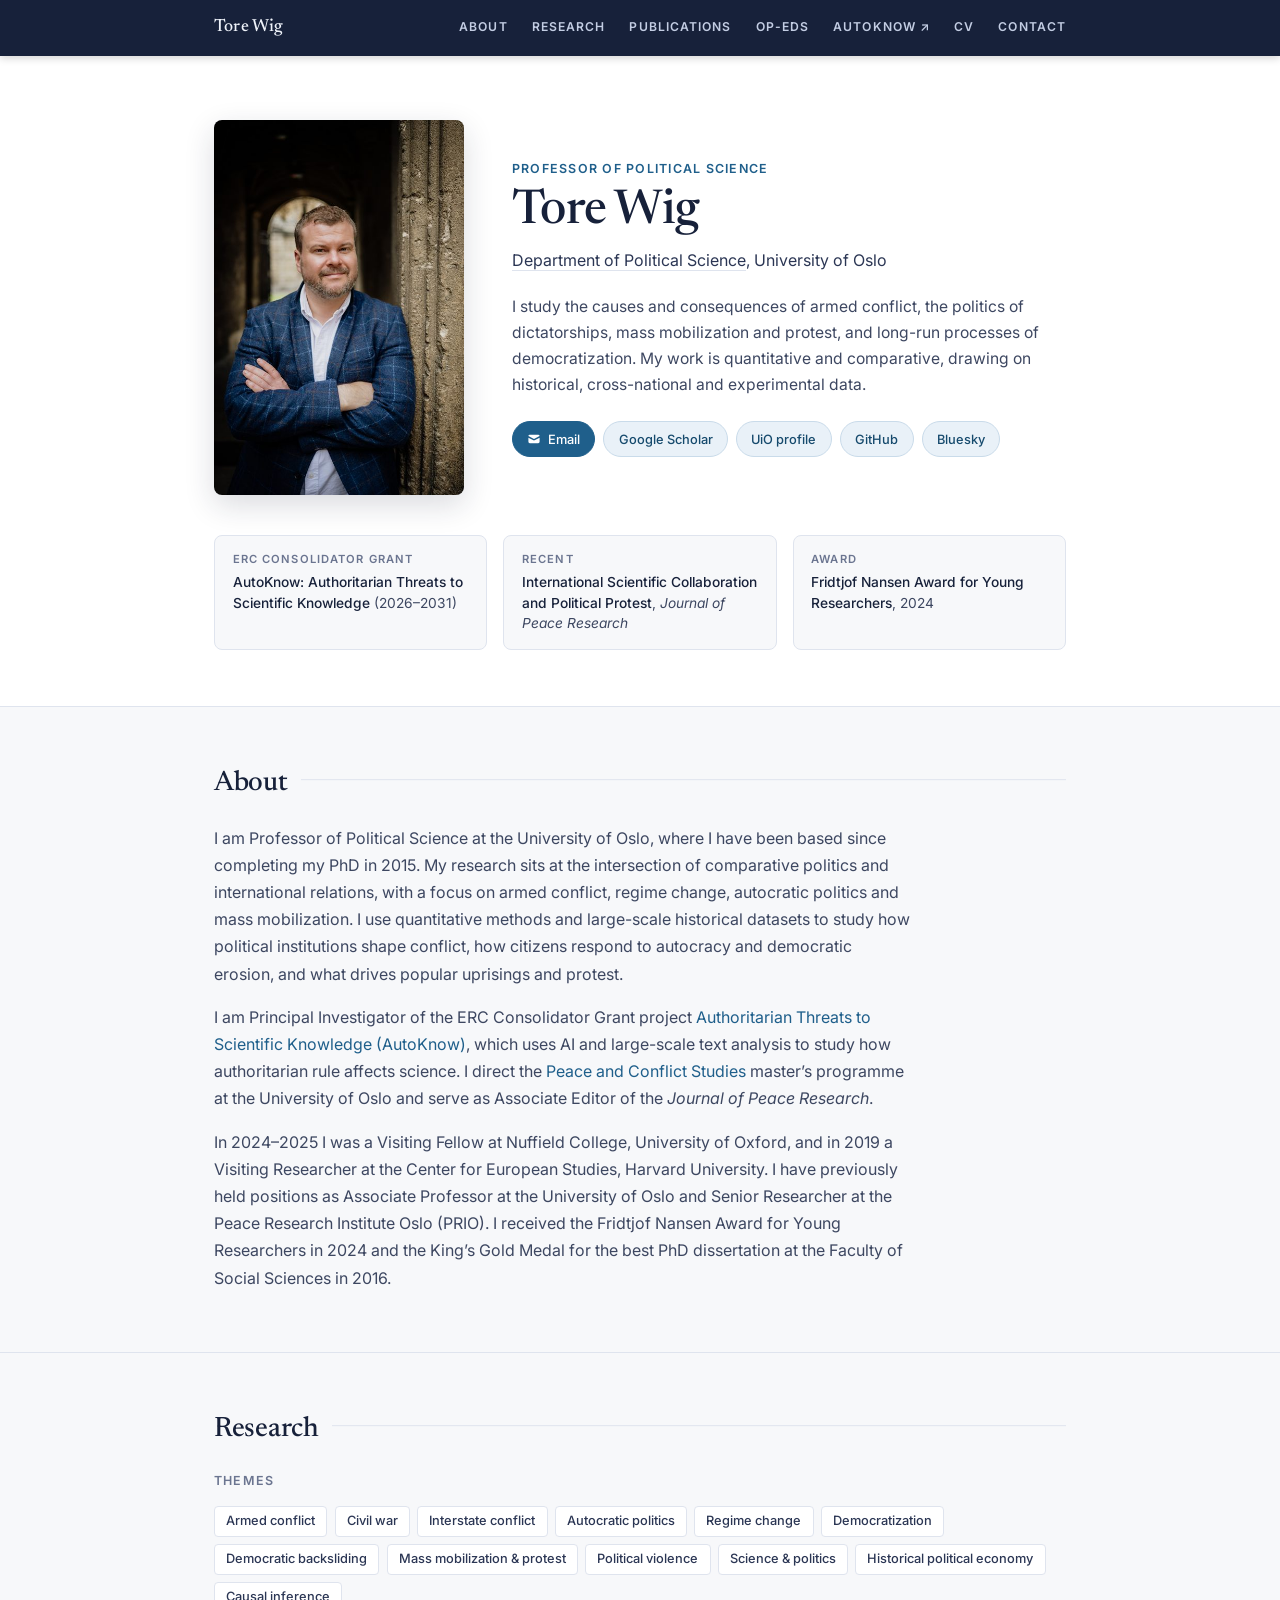
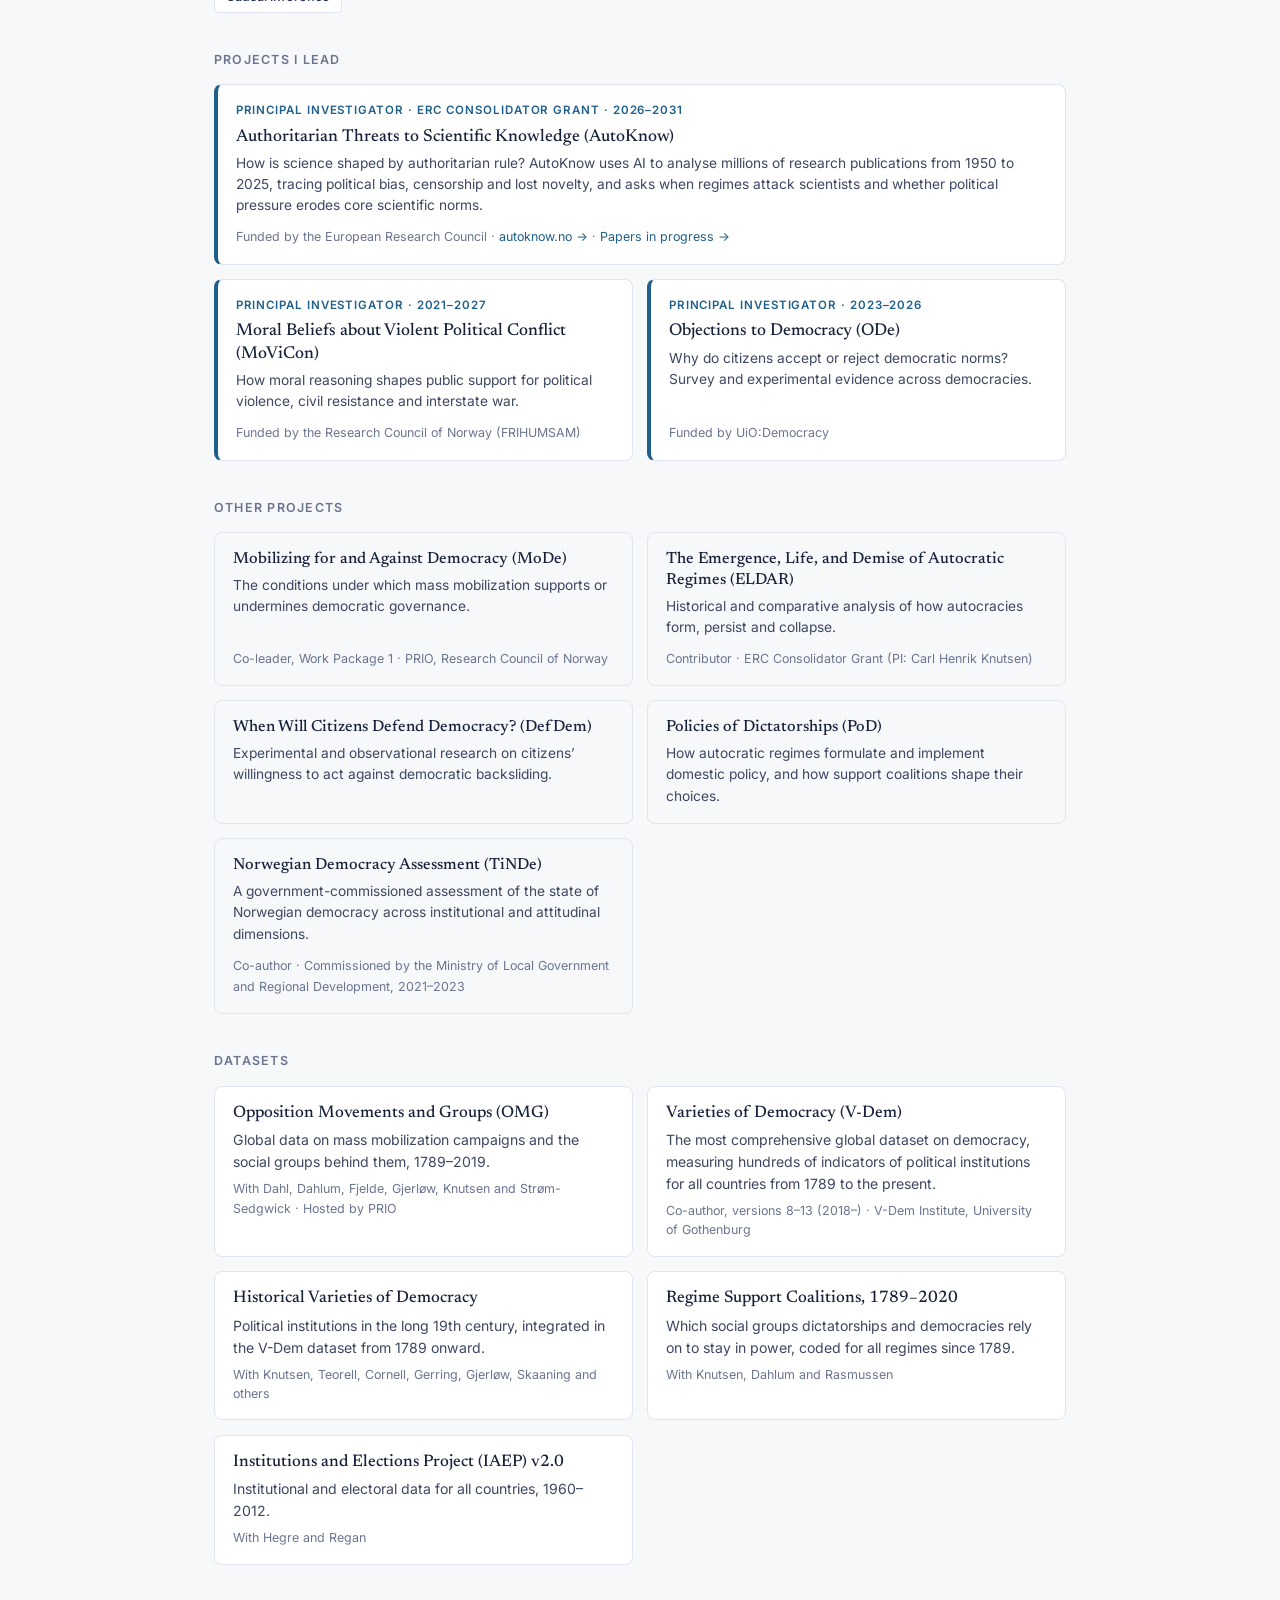
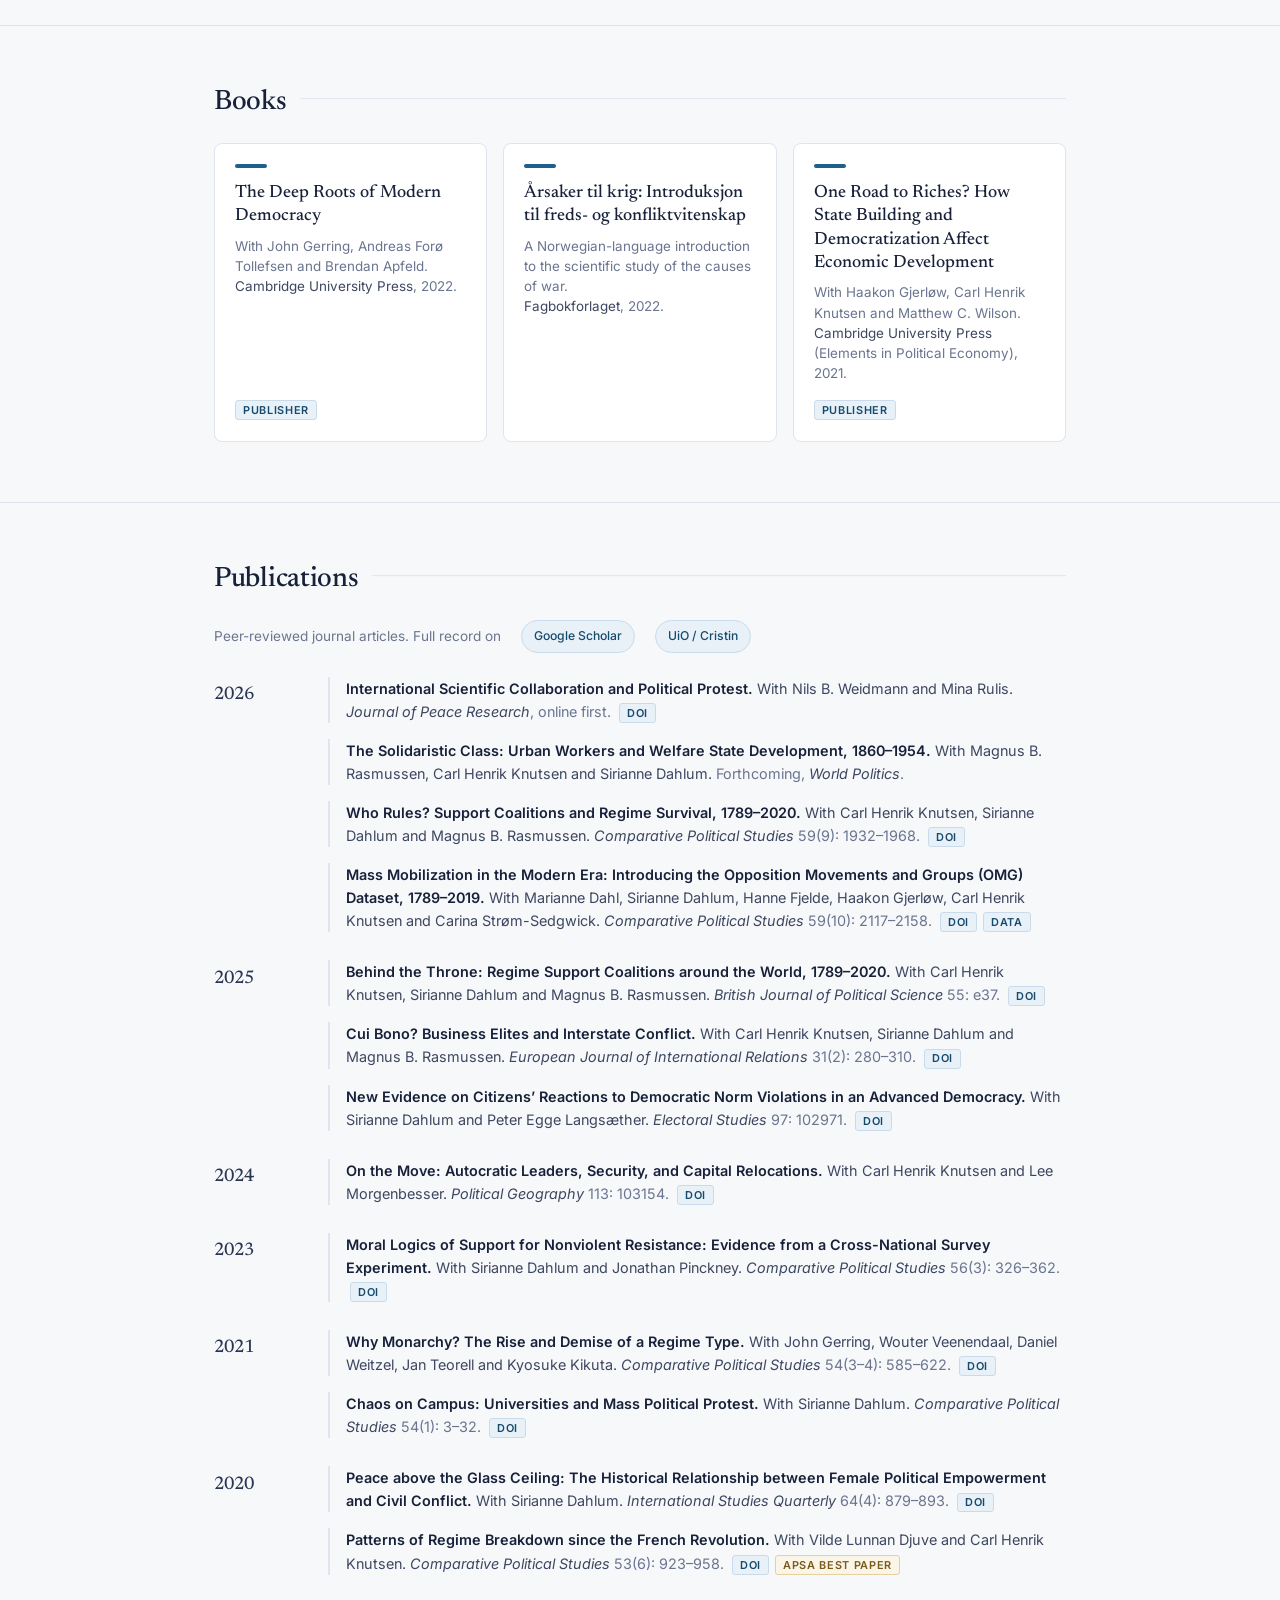
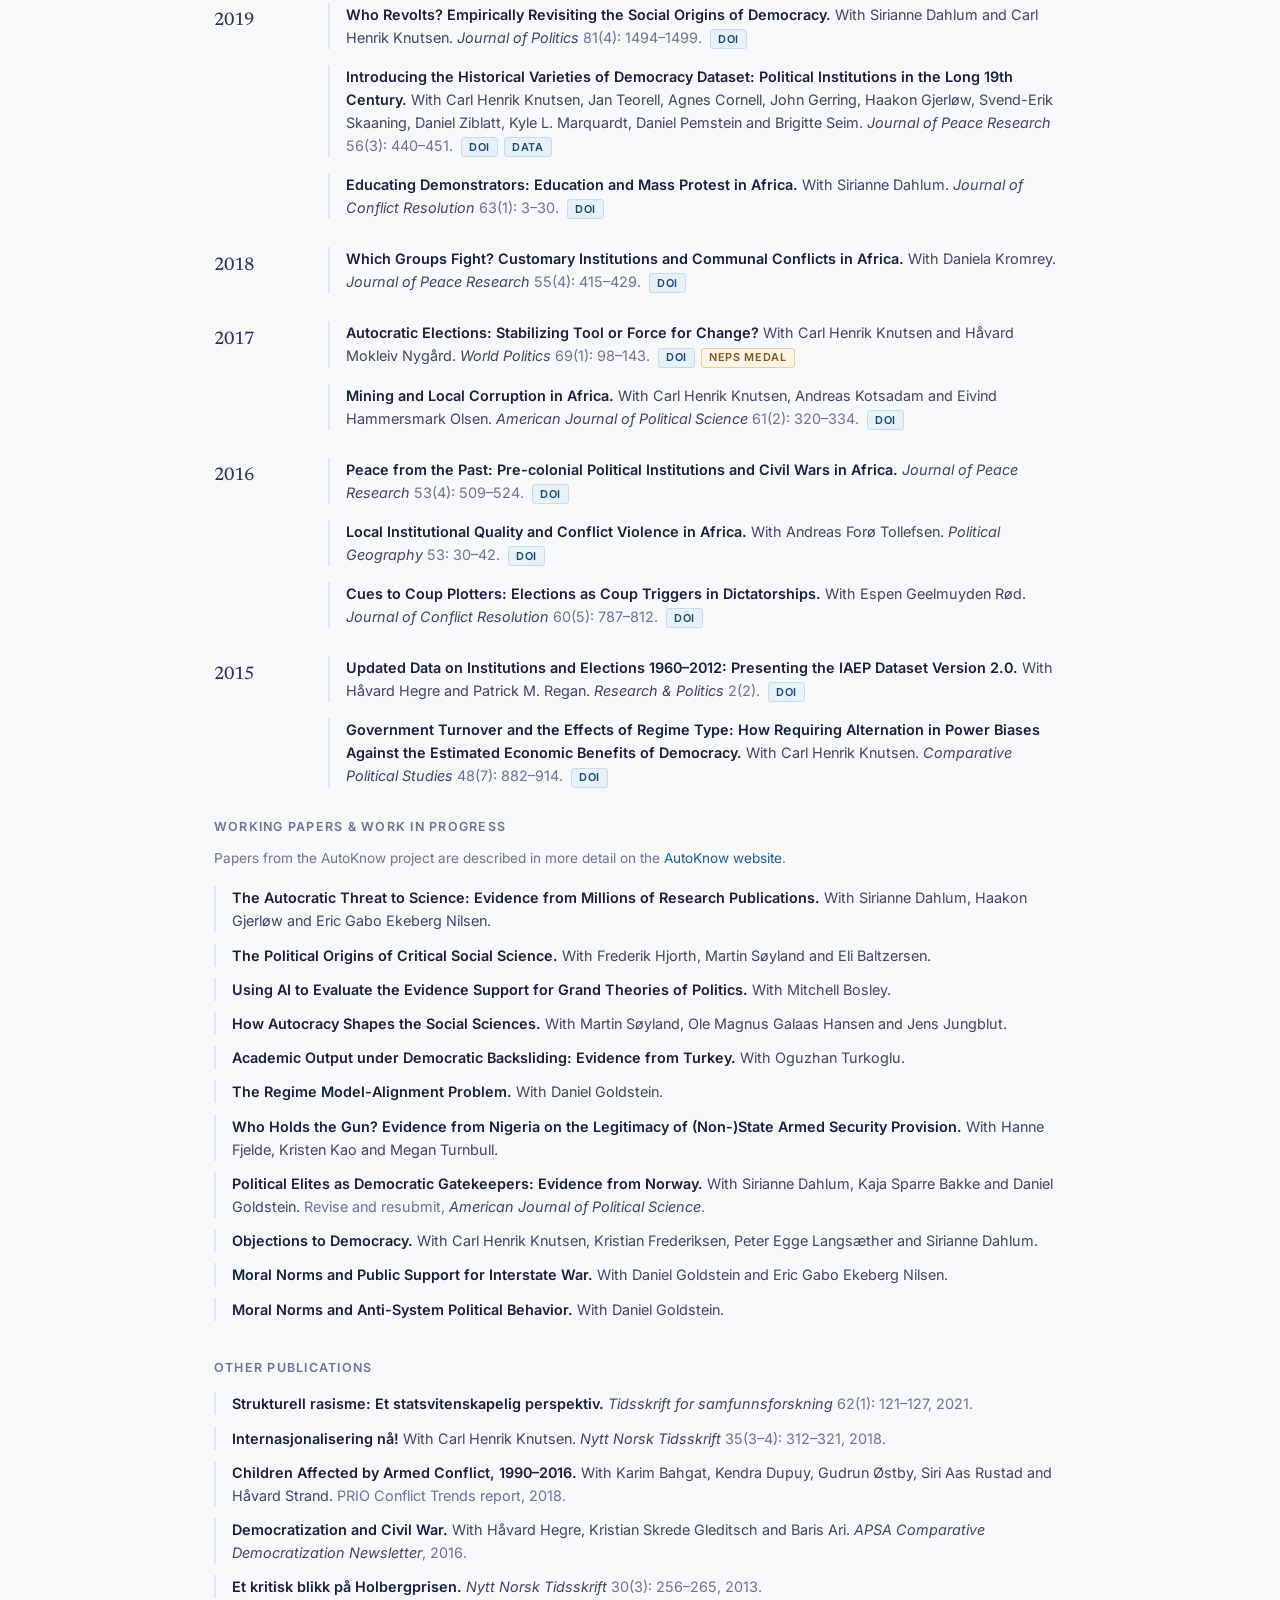
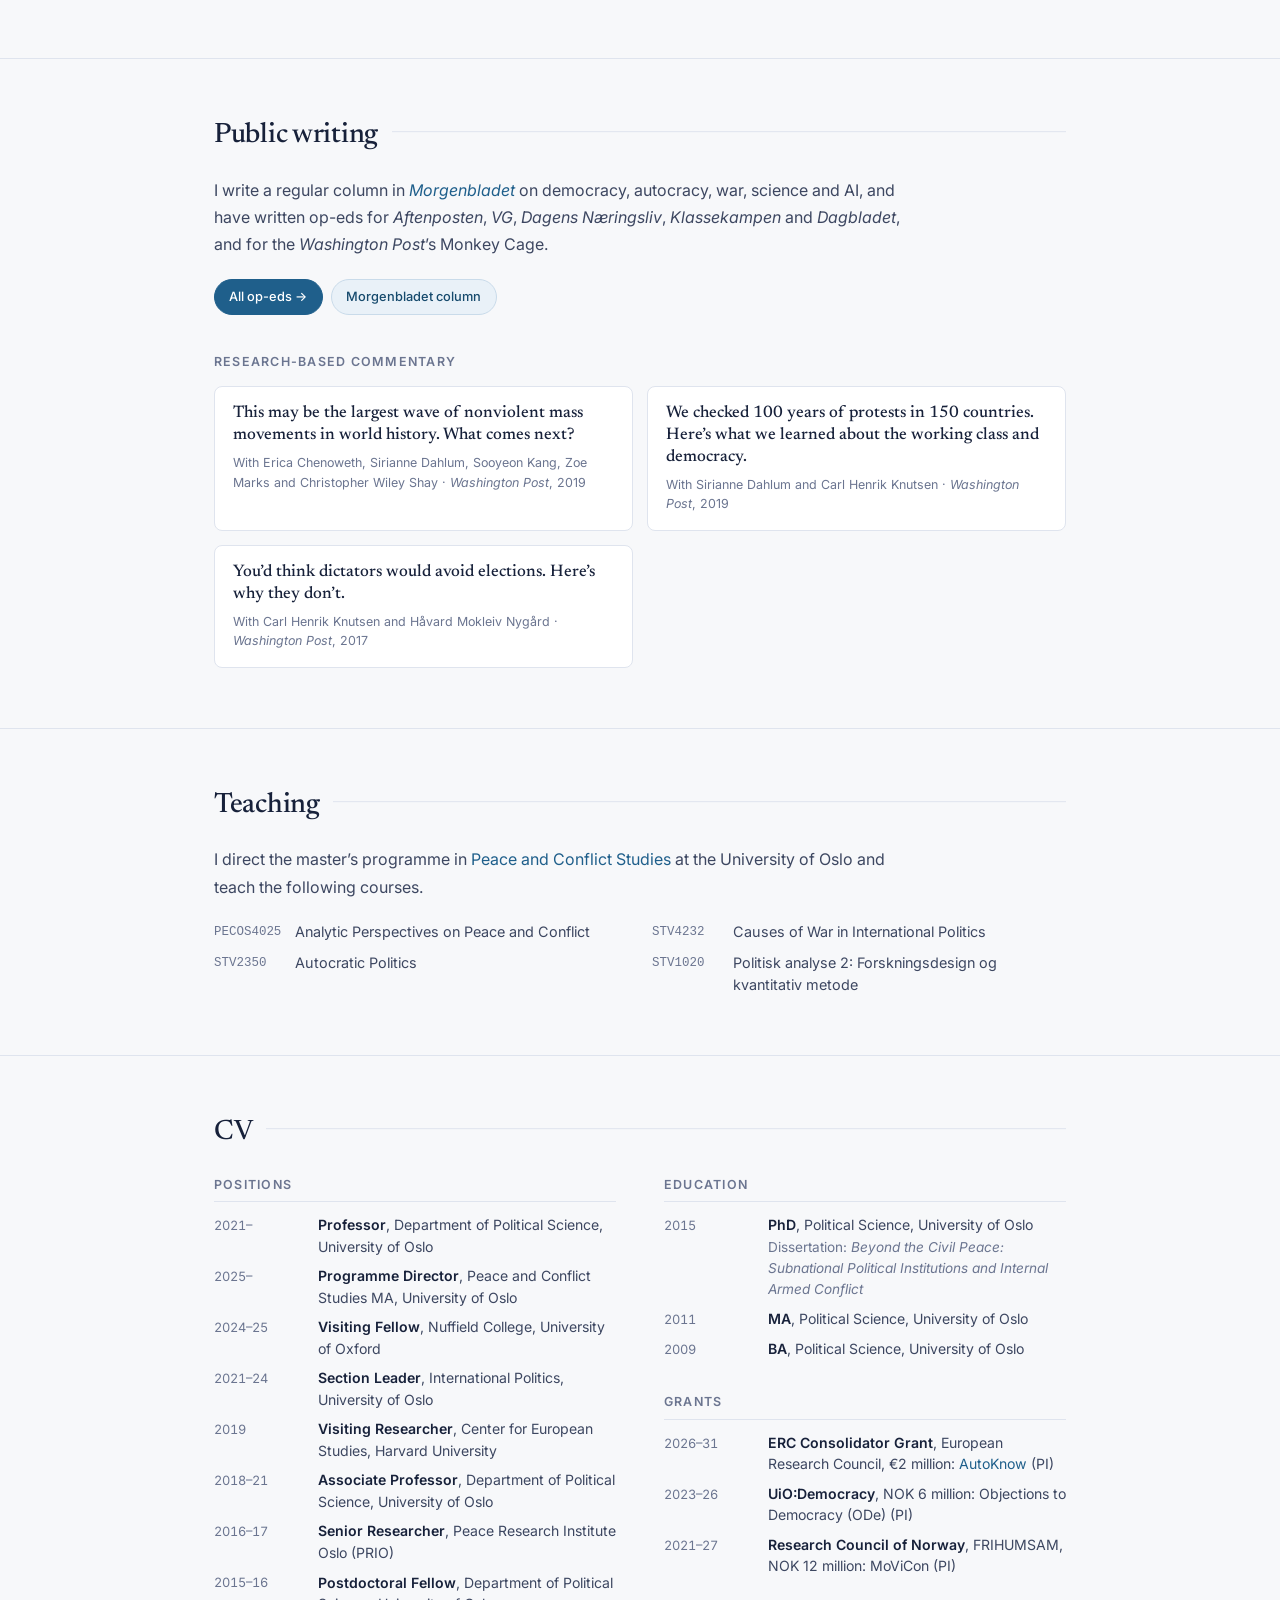
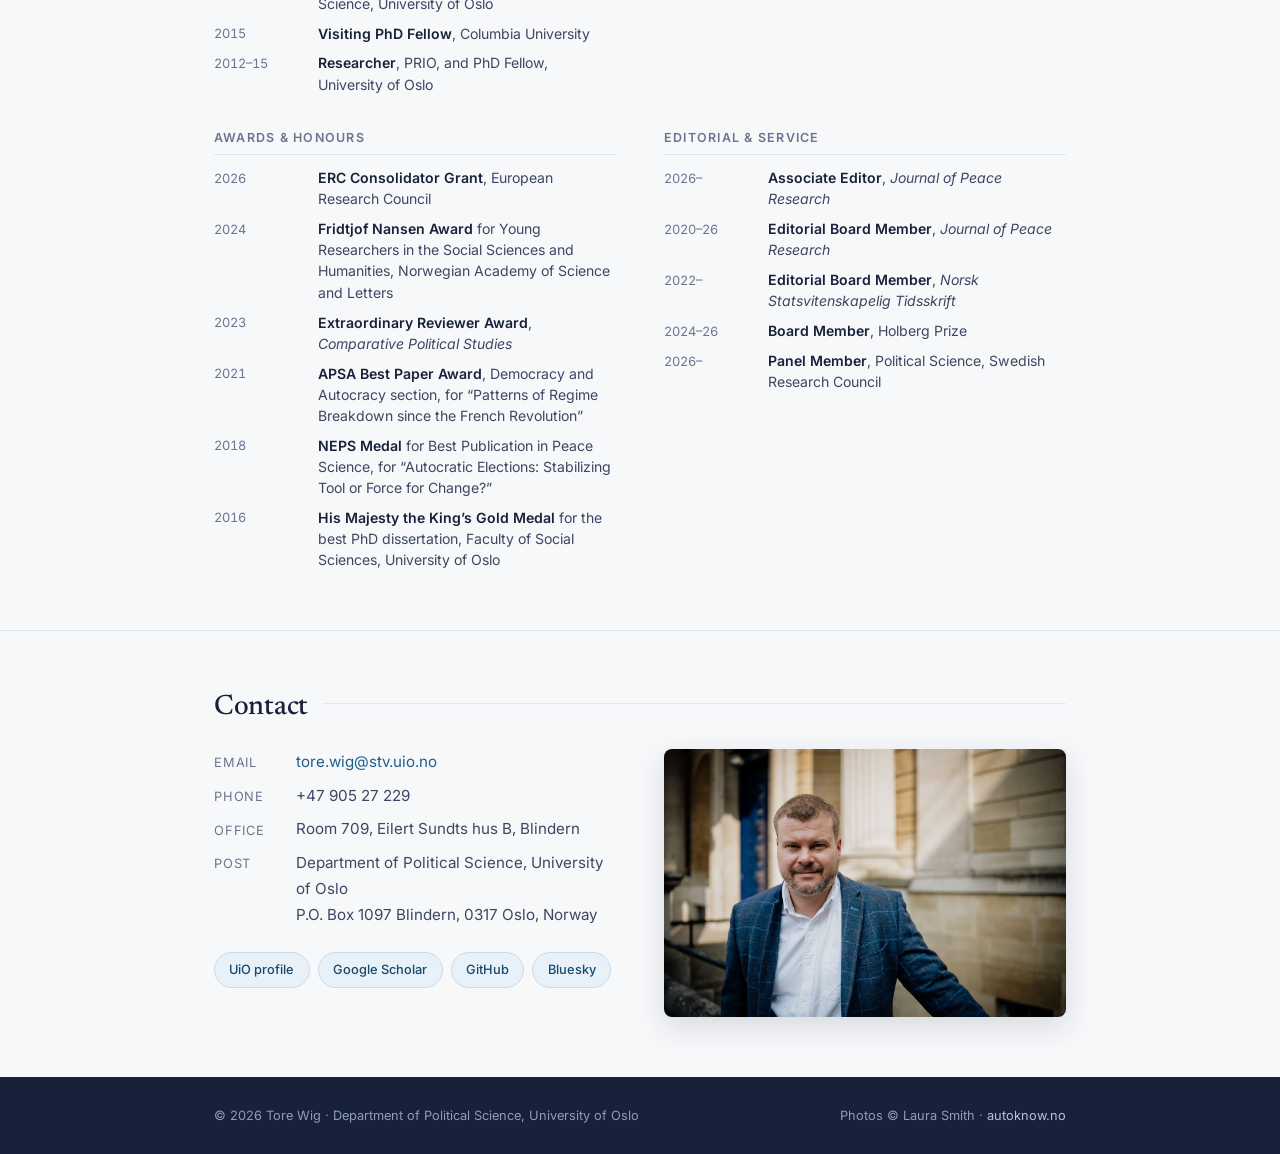
==== commit 3bc0579e: "Add op-eds page (139 pieces) and link Morgenbladet column Co-Authored-By: Claude Opus 5.5 <noreply@a" ====
--- a/index.html
+++ b/index.html
@@ -57,6 +57,7 @@
       <li><a href="#about">About</a></li>
       <li><a href="#research">Research</a></li>
       <li><a href="#publications">Publications</a></li>
+      <li><a href="opeds.html">Op-eds</a></li>
       <li><a href="https://autoknow.no/" target="_blank" rel="noopener">AutoKnow &#8599;</a></li>
       <li><a href="#cv">CV</a></li>
       <li><a href="#contact">Contact</a></li>
@@ -556,10 +557,15 @@
   <div class="container">
     <h2 class="section-heading">Public writing</h2>
     <p class="lede" style="margin-bottom:1.25rem;">
-      I write regularly on democracy, autocracy and conflict for a general audience, including in
-      <em>Morgenbladet</em>, <em>Aftenposten</em>, <em>Dagens N&aelig;ringsliv</em>, <em>Klassekampen</em> and <em>VG</em>,
-      and for the <em>Washington Post</em>&rsquo;s Monkey Cage.
+      I write a regular column in <a href="https://www.morgenbladet.no/author/tore-wig" target="_blank" rel="noopener"><em>Morgenbladet</em></a>
+      on democracy, autocracy, war, science and AI, and have written op-eds for <em>Aftenposten</em>, <em>VG</em>,
+      <em>Dagens N&aelig;ringsliv</em>, <em>Klassekampen</em> and <em>Dagbladet</em>, and for the <em>Washington Post</em>&rsquo;s Monkey Cage.
     </p>
+    <div class="contact-links" style="margin-bottom:1.5rem;">
+      <a class="pill primary" href="opeds.html">All op-eds &rarr;</a>
+      <a class="pill" href="https://www.morgenbladet.no/author/tore-wig" target="_blank" rel="noopener">Morgenbladet column</a>
+    </div>
+    <p class="subheading">Research-based commentary</p>
     <div class="card-grid">
       <div class="card">
         <h4><a href="https://www.washingtonpost.com/politics/2019/11/16/this-may-be-largest-wave-nonviolent-mass-movements-world-history-what-comes-next/" target="_blank" rel="noopener">This may be the largest wave of nonviolent mass movements in world history. What comes next?</a></h4>
--- a/style.css
+++ b/style.css
@@ -318,6 +318,26 @@
 
 .pub-note { font-size: 0.85rem; color: var(--muted); margin: -0.25rem 0 1rem; }
 
+/* ── Op-eds page ────────────────────────────────────────────── */
+.page-title {
+  font-family: var(--serif);
+  font-size: 2.5rem; font-weight: 500; line-height: 1.12; letter-spacing: -0.015em;
+  color: var(--ink); margin-bottom: 1rem;
+}
+.oped-filters { display: flex; flex-wrap: wrap; gap: 0.5rem; margin-bottom: 2rem; }
+.oped-filter {
+  font: inherit; font-size: 0.8rem; font-weight: 500;
+  padding: 0.35rem 0.85rem; border-radius: 999px; cursor: pointer;
+  border: 1px solid var(--accent-bd); background: var(--paper); color: var(--accent-ink);
+}
+.oped-filter span { color: var(--muted); font-variant-numeric: tabular-nums; margin-left: 0.2rem; }
+.oped-filter:hover { border-color: var(--accent); }
+.oped-filter.active { background: var(--accent); border-color: var(--accent); color: #fff; }
+.oped-filter.active span { color: rgba(255,255,255,0.8); }
+.oped-list .pub-venue { display: block; font-size: 0.8rem; }
+.oped-summary { font-size: 0.86rem; color: var(--text); margin-top: 0.15rem; }
+[hidden] { display: none !important; }
+
 .plain-list { list-style: none; display: flex; flex-direction: column; gap: 0.7rem; }
 .plain-list li { font-size: 0.9rem; line-height: 1.6; padding-left: 1rem; border-left: 2px solid var(--rule); }
 .plain-list li:hover { border-left-color: var(--accent); }
@@ -485,7 +505,7 @@
   .cv-year { width: auto; }
   .contact-grid { grid-template-columns: 1fr; }
   .contact-photo { max-width: 420px; }
-  .erc-hero h1 { font-size: 1.9rem; }
+  .erc-hero h1, .page-title { font-size: 1.9rem; }
   .timeline li { grid-template-columns: 1fr; gap: 0.1rem; }
 }
 
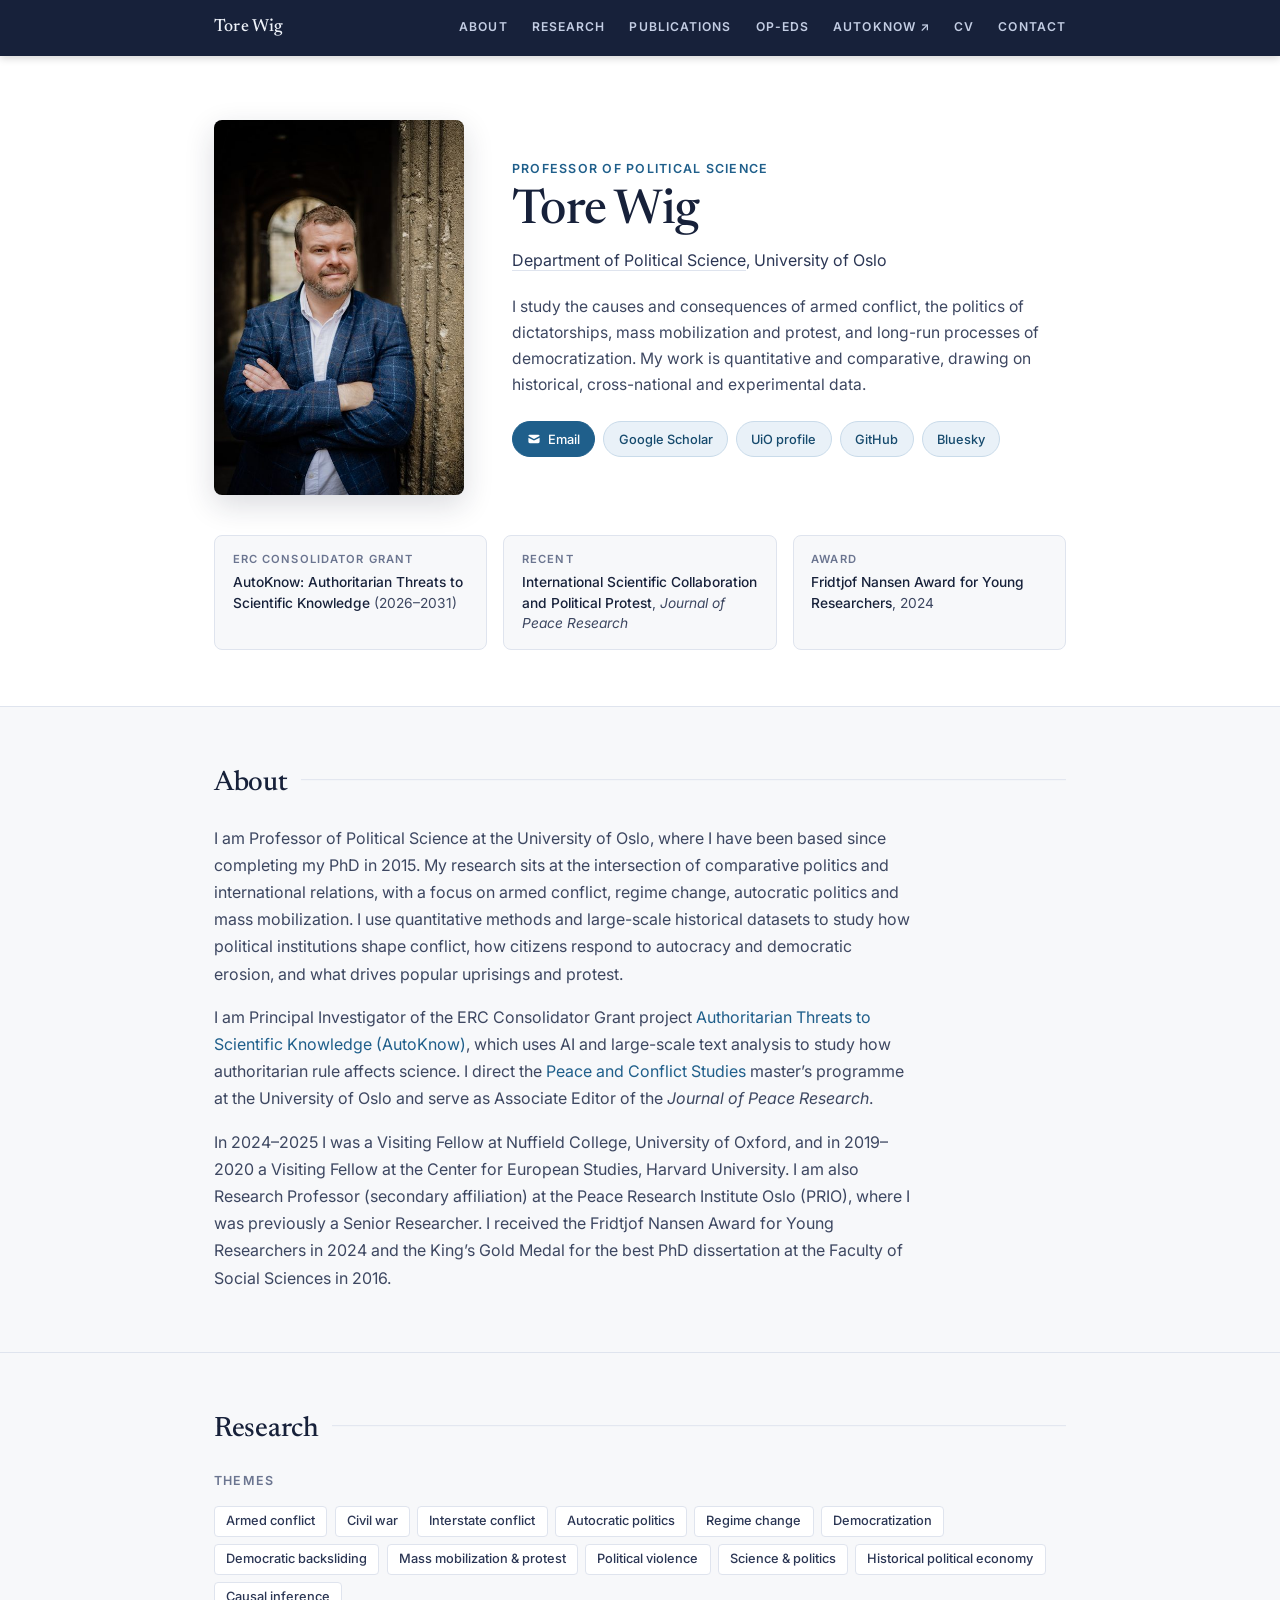
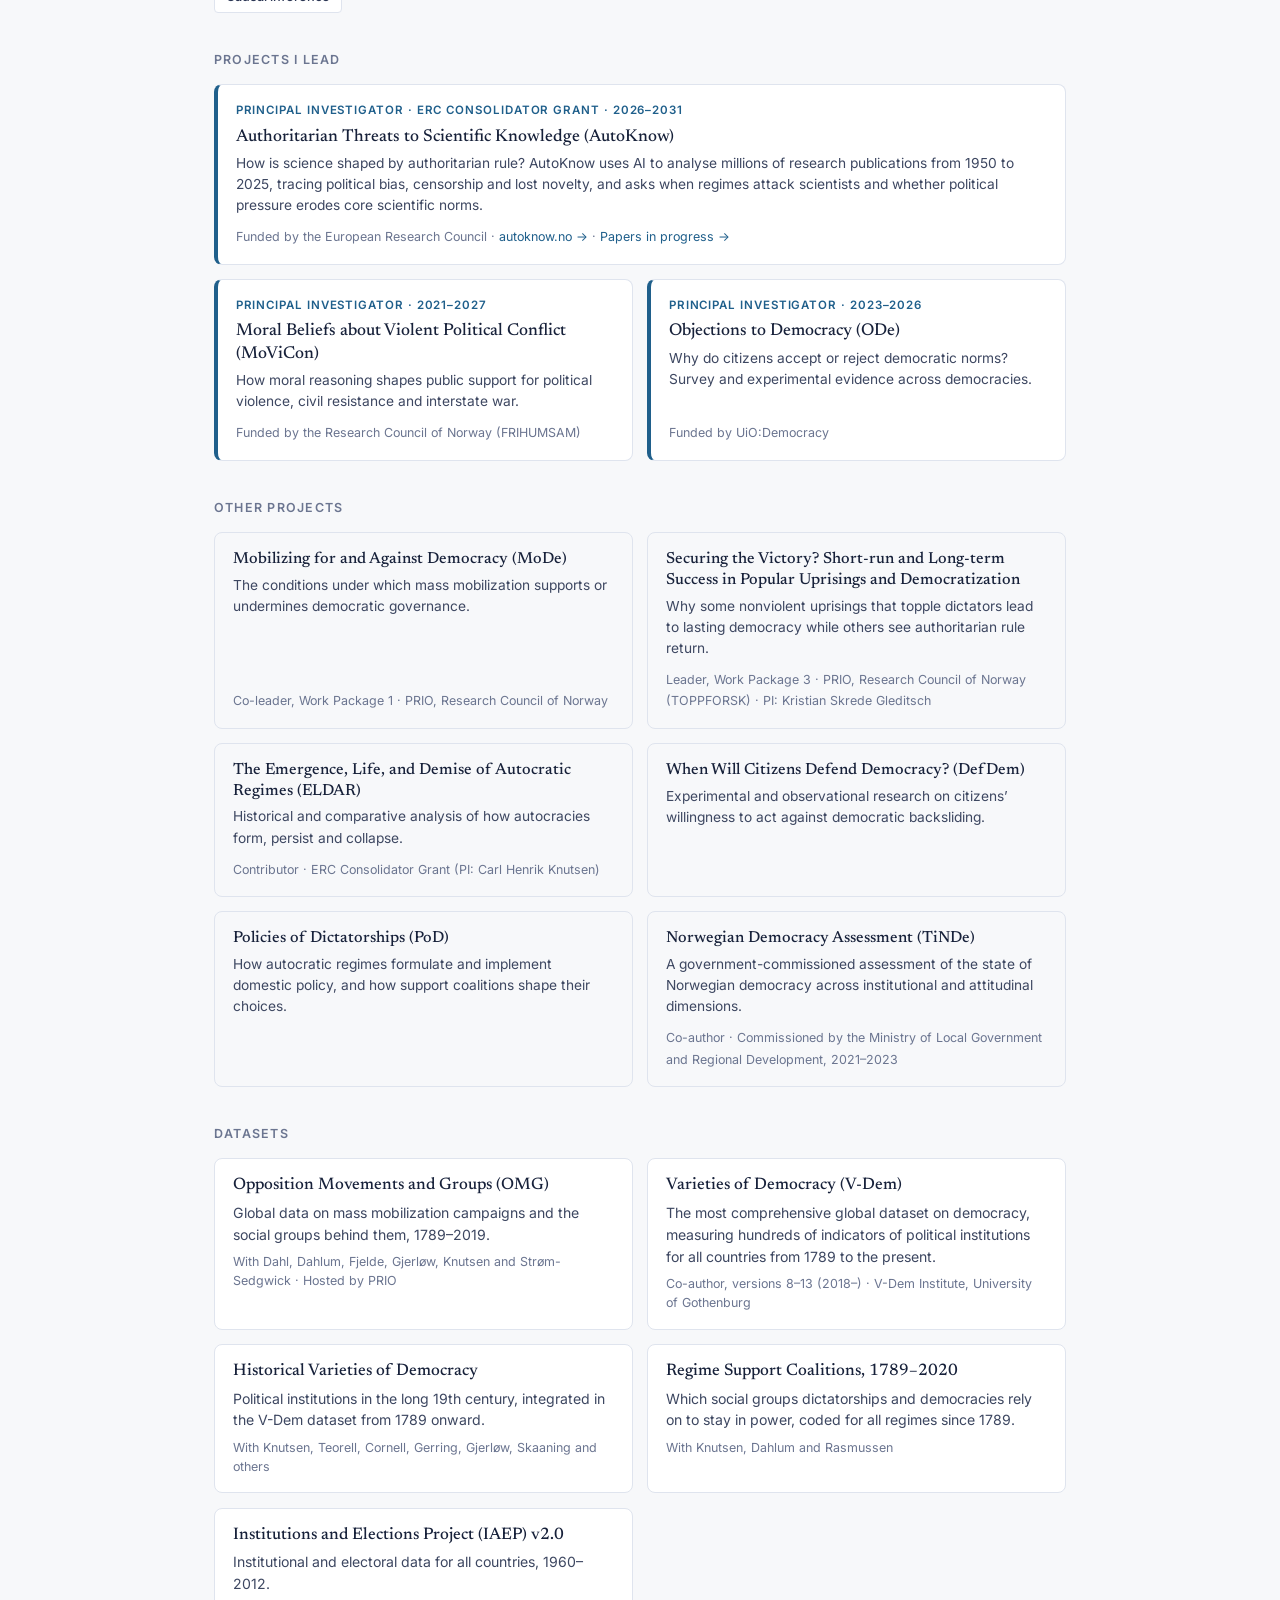
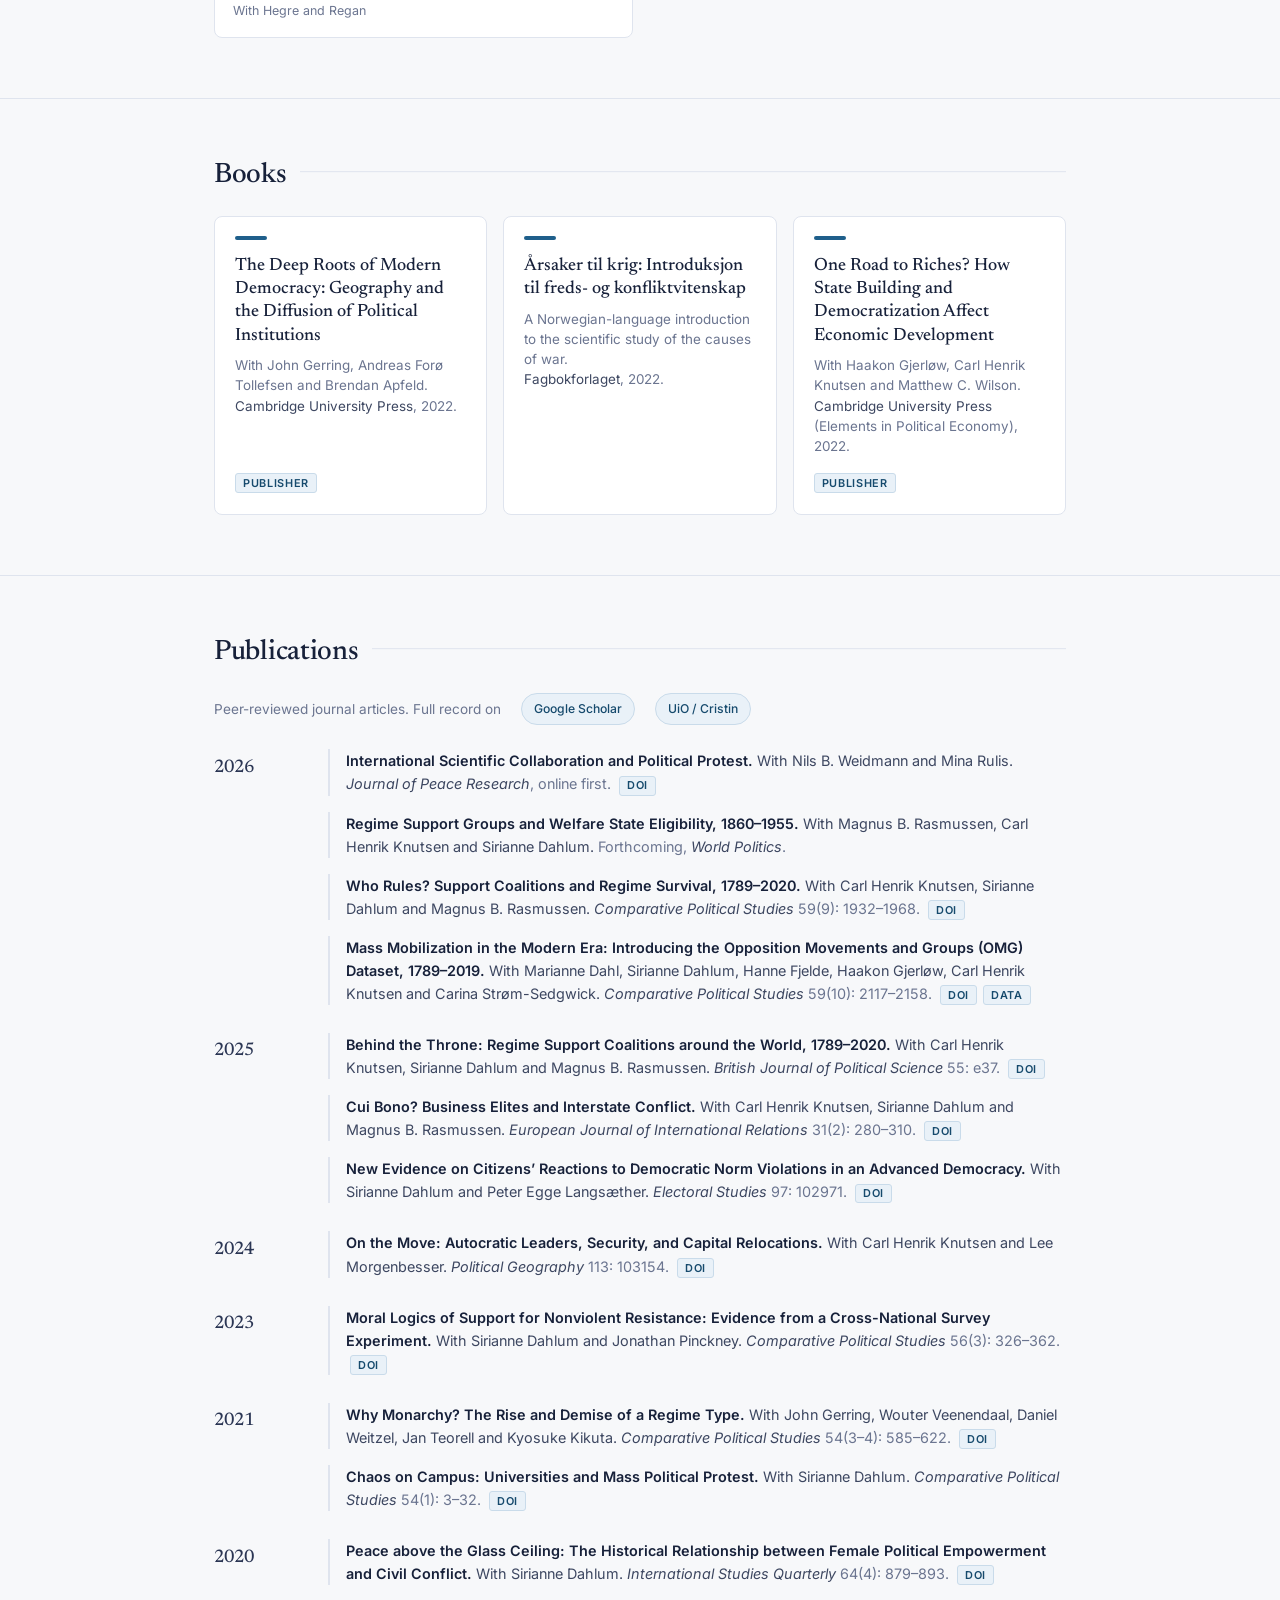
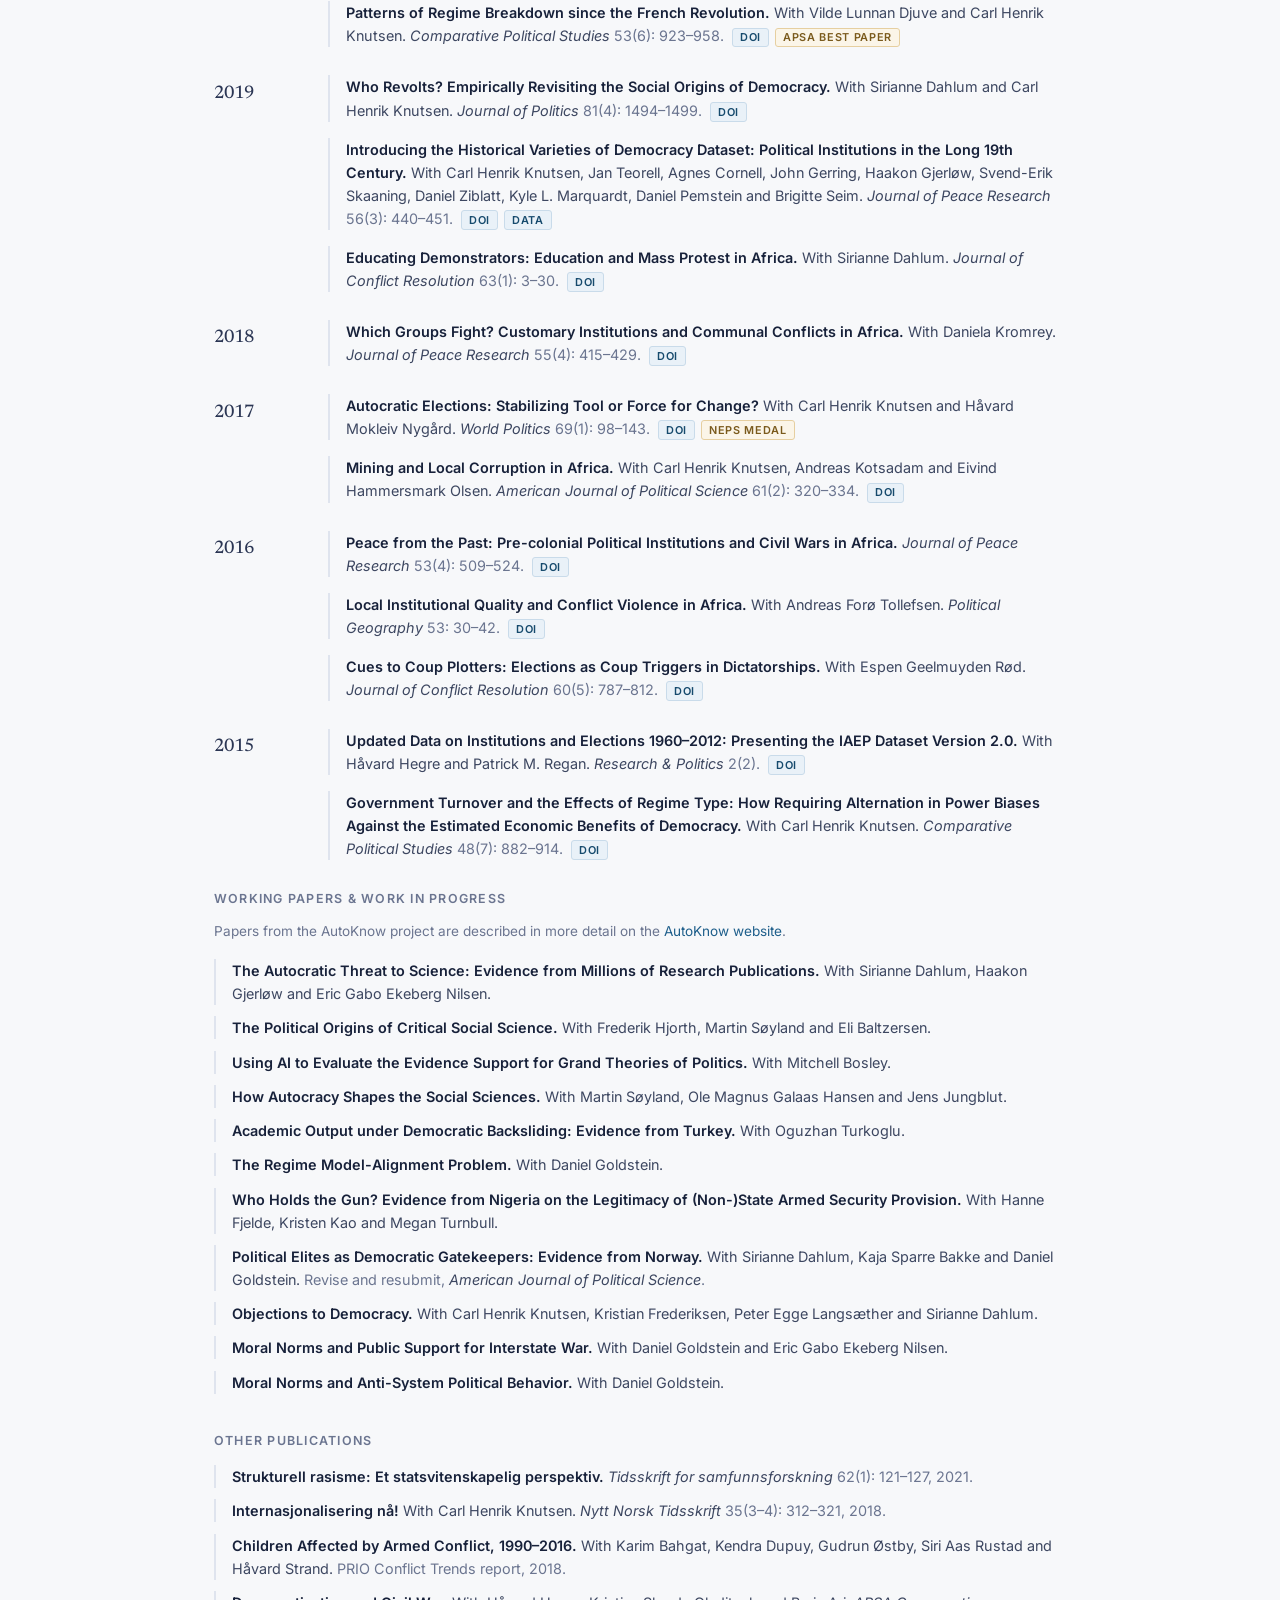
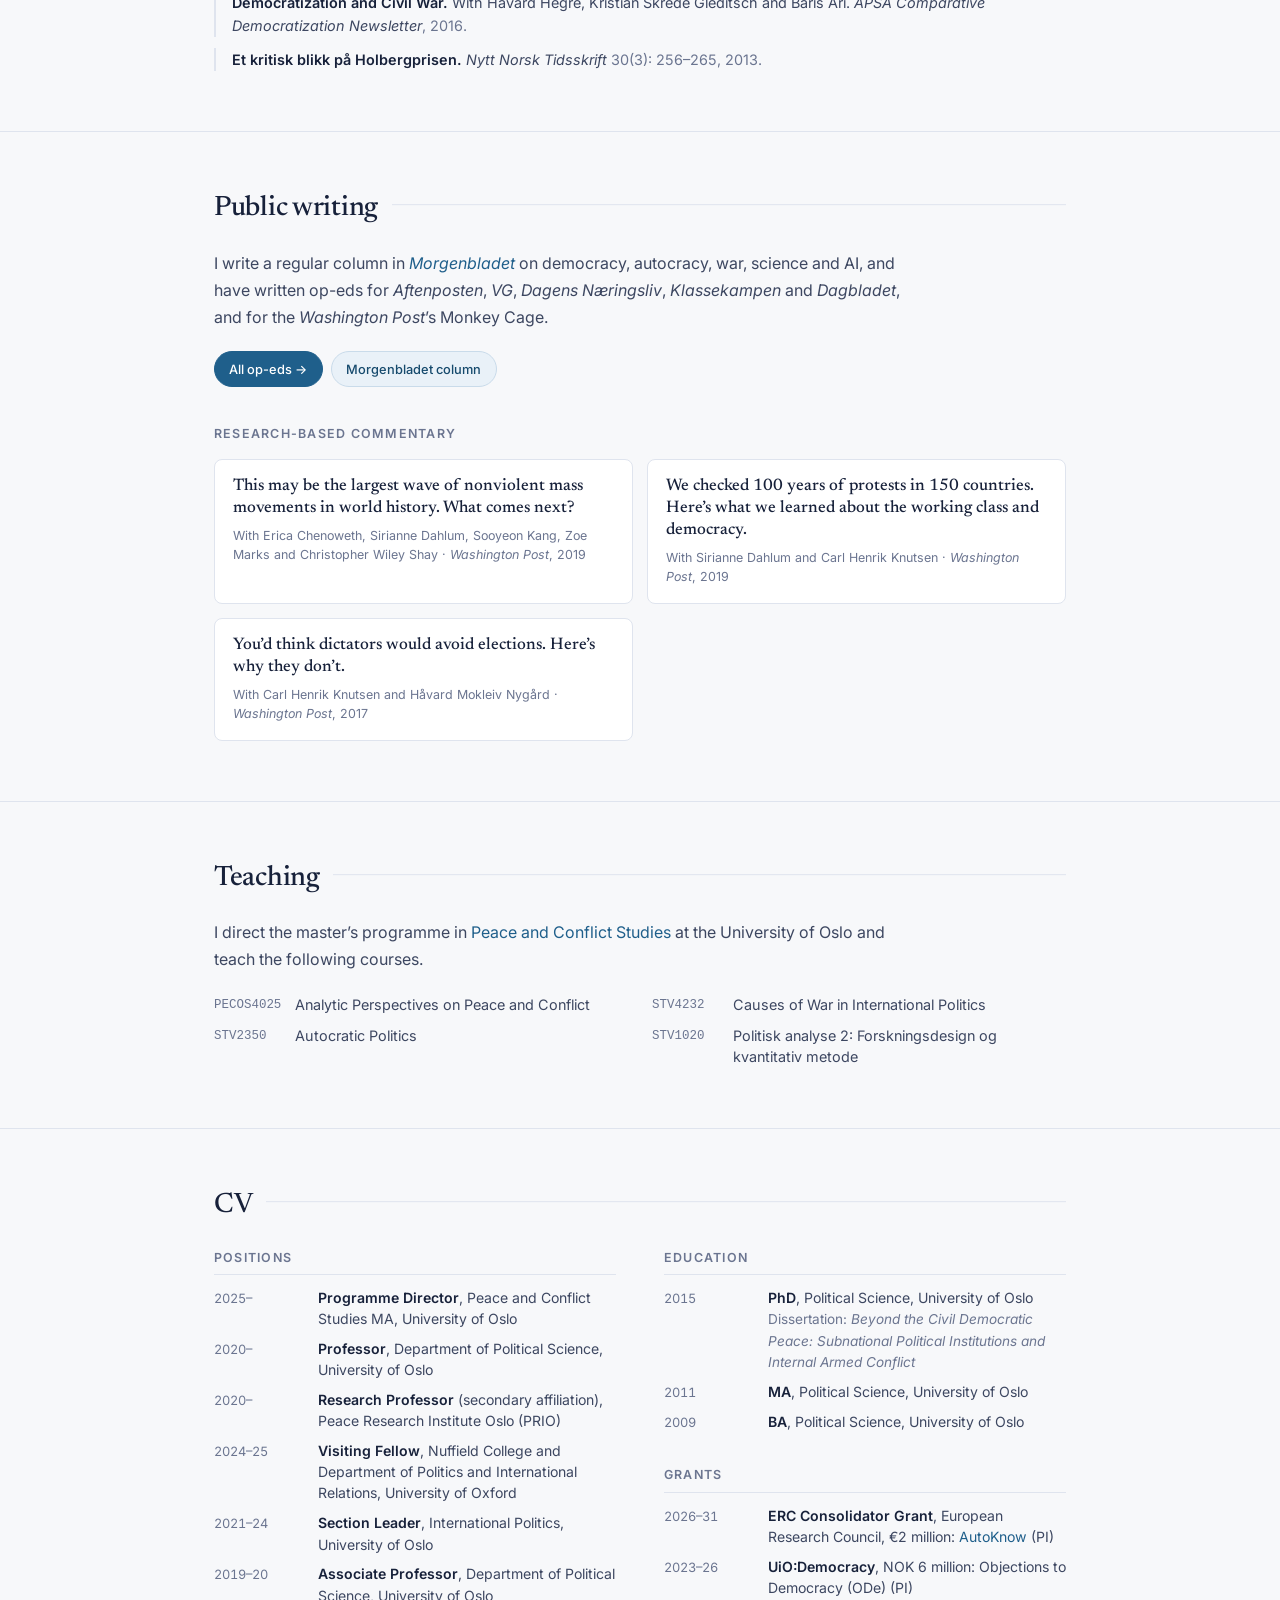
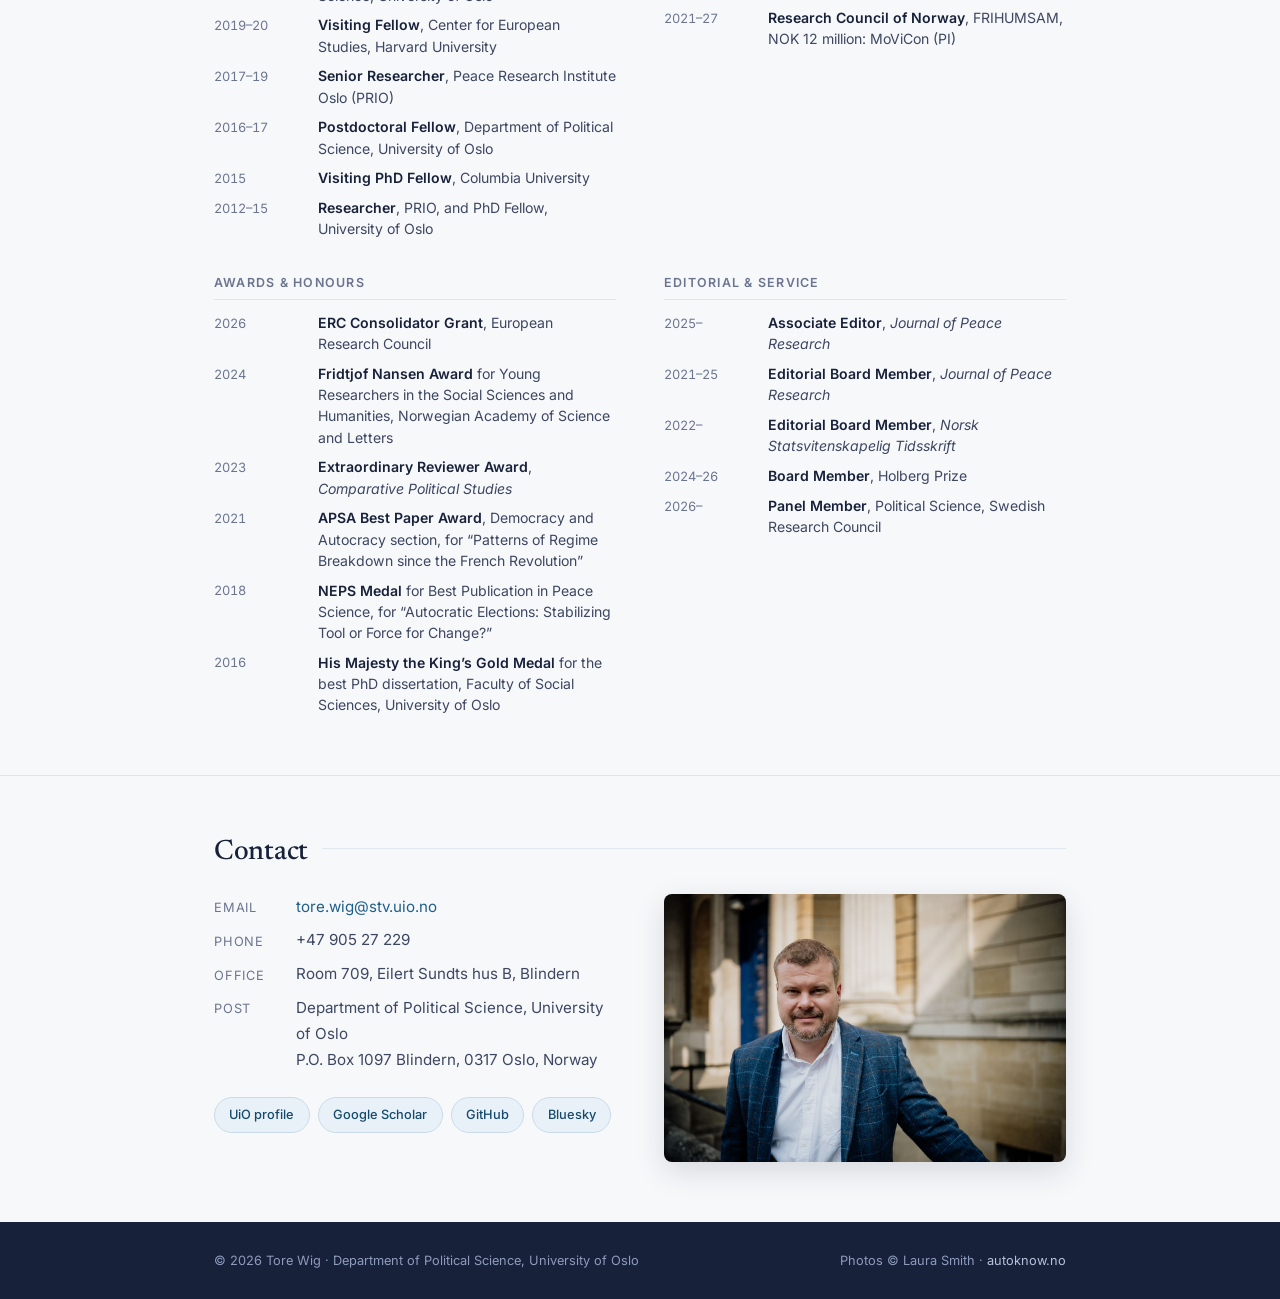
==== commit 34b99f41: "Align CV with Sept 2026 CV, add TOPPFORSK project, use torewig.github.io URLs Co-Authored-By: Claude" ====
--- a/index.html
+++ b/index.html
@@ -6,14 +6,14 @@
   <title>Tore Wig — Professor of Political Science, University of Oslo</title>
   <meta name="description" content="Tore Wig is Professor of Political Science at the University of Oslo. He studies armed conflict, autocratic politics, mass mobilization and democratization, and leads the ERC project AutoKnow on authoritarian threats to science." />
   <meta name="author" content="Tore Wig" />
-  <link rel="canonical" href="https://torewig.com/" />
+  <link rel="canonical" href="https://torewig.github.io/" />
 
   <!-- Social previews -->
   <meta property="og:type" content="profile" />
   <meta property="og:title" content="Tore Wig — Political Science, University of Oslo" />
   <meta property="og:description" content="Research on armed conflict, autocratic politics, mass mobilization and democratization. PI of the ERC project AutoKnow." />
-  <meta property="og:image" content="https://torewig.com/img/tore-wig.jpg" />
-  <meta property="og:url" content="https://torewig.com/" />
+  <meta property="og:image" content="https://torewig.github.io/img/tore-wig.jpg" />
+  <meta property="og:url" content="https://torewig.github.io/" />
   <meta name="twitter:card" content="summary_large_image" />
 
   <link rel="icon" href="data:image/svg+xml,%3Csvg xmlns='http://www.w3.org/2000/svg' viewBox='0 0 64 64'%3E%3Crect width='64' height='64' rx='12' fill='%2317213a'/%3E%3Ctext x='32' y='42' text-anchor='middle' font-family='Georgia,serif' font-size='30' fill='%23eef2f9'%3ETW%3C/text%3E%3C/svg%3E" />
@@ -31,8 +31,8 @@
     "jobTitle": "Professor of Political Science",
     "affiliation": { "@type": "Organization", "name": "University of Oslo, Department of Political Science" },
     "email": "mailto:tore.wig@stv.uio.no",
-    "url": "https://torewig.com/",
-    "image": "https://torewig.com/img/tore-wig.jpg",
+    "url": "https://torewig.github.io/",
+    "image": "https://torewig.github.io/img/tore-wig.jpg",
     "sameAs": [
       "https://www.sv.uio.no/isv/english/people/aca/torewig/",
       "https://scholar.google.com/citations?user=-VZ9_fAAAAAJ",
@@ -147,9 +147,9 @@
       </p>
       <p>
         In 2024&ndash;2025 I was a Visiting Fellow at Nuffield College, University of Oxford, and in
-        2019 a Visiting Researcher at the Center for European Studies, Harvard University. I have
-        previously held positions as Associate Professor at the University of Oslo and Senior
-        Researcher at the Peace Research Institute Oslo (PRIO). I received the Fridtjof Nansen Award
+        2019&ndash;2020 a Visiting Fellow at the Center for European Studies, Harvard University. I am also
+        Research Professor (secondary affiliation) at the Peace Research Institute Oslo (PRIO), where I
+        was previously a Senior Researcher. I received the Fridtjof Nansen Award
         for Young Researchers in 2024 and the King&rsquo;s Gold Medal for the best PhD dissertation
         at the Faculty of Social Sciences in 2016.
       </p>
@@ -208,6 +208,11 @@
         <span class="meta">Co-leader, Work Package 1 &middot; PRIO, Research Council of Norway</span>
       </div>
       <div class="project-card minor">
+        <h4><a href="https://www.prio.org/projects/1790" target="_blank" rel="noopener">Securing the Victory? Short-run and Long-term Success in Popular Uprisings and Democratization</a></h4>
+        <p>Why some nonviolent uprisings that topple dictators lead to lasting democracy while others see authoritarian rule return.</p>
+        <span class="meta">Leader, Work Package 3 &middot; PRIO, Research Council of Norway (TOPPFORSK) &middot; PI: Kristian Skrede Gleditsch</span>
+      </div>
+      <div class="project-card minor">
         <h4><a href="https://www.sv.uio.no/isv/forskning/prosjekter/eldar/index.html" target="_blank" rel="noopener">The Emergence, Life, and Demise of Autocratic Regimes (ELDAR)</a></h4>
         <p>Historical and comparative analysis of how autocracies form, persist and collapse.</p>
         <span class="meta">Contributor &middot; ERC Consolidator Grant (PI: Carl Henrik Knutsen)</span>
@@ -265,7 +270,7 @@
     <div class="books-list">
       <div class="book-item">
         <span class="spine"></span>
-        <h3><a href="https://doi.org/10.1017/9781009115223" target="_blank" rel="noopener">The Deep Roots of Modern Democracy</a></h3>
+        <h3><a href="https://doi.org/10.1017/9781009115223" target="_blank" rel="noopener">The Deep Roots of Modern Democracy: Geography and the Diffusion of Political Institutions</a></h3>
         <p class="book-meta">
           With John Gerring, Andreas For&oslash; Tollefsen and Brendan Apfeld.<br />
           <span class="pubname">Cambridge University Press</span>, 2022.
@@ -285,7 +290,7 @@
         <h3><a href="https://doi.org/10.1017/9781009053693" target="_blank" rel="noopener">One Road to Riches? How State Building and Democratization Affect Economic Development</a></h3>
         <p class="book-meta">
           With Haakon Gjerl&oslash;w, Carl Henrik Knutsen and Matthew C. Wilson.<br />
-          <span class="pubname">Cambridge University Press</span> (Elements in Political Economy), 2021.
+          <span class="pubname">Cambridge University Press</span> (Elements in Political Economy), 2022.
         </p>
         <div class="links"><a class="chip" href="https://doi.org/10.1017/9781009053693" target="_blank" rel="noopener">Publisher</a></div>
       </div>
@@ -315,7 +320,7 @@
           <span class="pub-links"><a class="chip" href="https://doi.org/10.1093/jopres/xjag073" target="_blank" rel="noopener">DOI</a></span>
         </li>
         <li>
-          <span class="pub-title">The Solidaristic Class: Urban Workers and Welfare State Development, 1860&ndash;1954.</span>
+          <span class="pub-title">Regime Support Groups and Welfare State Eligibility, 1860&ndash;1955.</span>
           <span class="pub-authors">With Magnus B. Rasmussen, Carl Henrik Knutsen and Sirianne Dahlum.</span>
           <span class="pub-venue">Forthcoming, <em>World Politics</em>.</span>
         </li>
@@ -610,14 +615,15 @@
       <div class="cv-block">
         <h3>Positions</h3>
         <ul class="cv-list">
-          <li><span class="cv-year">2021&ndash;</span><span class="cv-desc"><strong>Professor</strong>, Department of Political Science, University of Oslo</span></li>
           <li><span class="cv-year">2025&ndash;</span><span class="cv-desc"><strong>Programme Director</strong>, Peace and Conflict Studies MA, University of Oslo</span></li>
-          <li><span class="cv-year">2024&ndash;25</span><span class="cv-desc"><strong>Visiting Fellow</strong>, Nuffield College, University of Oxford</span></li>
+          <li><span class="cv-year">2020&ndash;</span><span class="cv-desc"><strong>Professor</strong>, Department of Political Science, University of Oslo</span></li>
+          <li><span class="cv-year">2020&ndash;</span><span class="cv-desc"><strong>Research Professor</strong> (secondary affiliation), Peace Research Institute Oslo (PRIO)</span></li>
+          <li><span class="cv-year">2024&ndash;25</span><span class="cv-desc"><strong>Visiting Fellow</strong>, Nuffield College and Department of Politics and International Relations, University of Oxford</span></li>
           <li><span class="cv-year">2021&ndash;24</span><span class="cv-desc"><strong>Section Leader</strong>, International Politics, University of Oslo</span></li>
-          <li><span class="cv-year">2019</span><span class="cv-desc"><strong>Visiting Researcher</strong>, Center for European Studies, Harvard University</span></li>
-          <li><span class="cv-year">2018&ndash;21</span><span class="cv-desc"><strong>Associate Professor</strong>, Department of Political Science, University of Oslo</span></li>
-          <li><span class="cv-year">2016&ndash;17</span><span class="cv-desc"><strong>Senior Researcher</strong>, Peace Research Institute Oslo (PRIO)</span></li>
-          <li><span class="cv-year">2015&ndash;16</span><span class="cv-desc"><strong>Postdoctoral Fellow</strong>, Department of Political Science, University of Oslo</span></li>
+          <li><span class="cv-year">2019&ndash;20</span><span class="cv-desc"><strong>Associate Professor</strong>, Department of Political Science, University of Oslo</span></li>
+          <li><span class="cv-year">2019&ndash;20</span><span class="cv-desc"><strong>Visiting Fellow</strong>, Center for European Studies, Harvard University</span></li>
+          <li><span class="cv-year">2017&ndash;19</span><span class="cv-desc"><strong>Senior Researcher</strong>, Peace Research Institute Oslo (PRIO)</span></li>
+          <li><span class="cv-year">2016&ndash;17</span><span class="cv-desc"><strong>Postdoctoral Fellow</strong>, Department of Political Science, University of Oslo</span></li>
           <li><span class="cv-year">2015</span><span class="cv-desc"><strong>Visiting PhD Fellow</strong>, Columbia University</span></li>
           <li><span class="cv-year">2012&ndash;15</span><span class="cv-desc"><strong>Researcher</strong>, PRIO, and PhD Fellow, University of Oslo</span></li>
         </ul>
@@ -626,7 +632,7 @@
       <div class="cv-block">
         <h3>Education</h3>
         <ul class="cv-list">
-          <li><span class="cv-year">2015</span><span class="cv-desc"><strong>PhD</strong>, Political Science, University of Oslo<br /><span class="note">Dissertation: <em>Beyond the Civil Peace: Subnational Political Institutions and Internal Armed Conflict</em></span></span></li>
+          <li><span class="cv-year">2015</span><span class="cv-desc"><strong>PhD</strong>, Political Science, University of Oslo<br /><span class="note">Dissertation: <em>Beyond the Civil Democratic Peace: Subnational Political Institutions and Internal Armed Conflict</em></span></span></li>
           <li><span class="cv-year">2011</span><span class="cv-desc"><strong>MA</strong>, Political Science, University of Oslo</span></li>
           <li><span class="cv-year">2009</span><span class="cv-desc"><strong>BA</strong>, Political Science, University of Oslo</span></li>
         </ul>
@@ -654,8 +660,8 @@
       <div class="cv-block">
         <h3>Editorial &amp; service</h3>
         <ul class="cv-list">
-          <li><span class="cv-year">2026&ndash;</span><span class="cv-desc"><strong>Associate Editor</strong>, <em>Journal of Peace Research</em></span></li>
-          <li><span class="cv-year">2020&ndash;26</span><span class="cv-desc"><strong>Editorial Board Member</strong>, <em>Journal of Peace Research</em></span></li>
+          <li><span class="cv-year">2025&ndash;</span><span class="cv-desc"><strong>Associate Editor</strong>, <em>Journal of Peace Research</em></span></li>
+          <li><span class="cv-year">2021&ndash;25</span><span class="cv-desc"><strong>Editorial Board Member</strong>, <em>Journal of Peace Research</em></span></li>
           <li><span class="cv-year">2022&ndash;</span><span class="cv-desc"><strong>Editorial Board Member</strong>, <em>Norsk Statsvitenskapelig Tidsskrift</em></span></li>
           <li><span class="cv-year">2024&ndash;26</span><span class="cv-desc"><strong>Board Member</strong>, Holberg Prize</span></li>
           <li><span class="cv-year">2026&ndash;</span><span class="cv-desc"><strong>Panel Member</strong>, Political Science, Swedish Research Council</span></li>
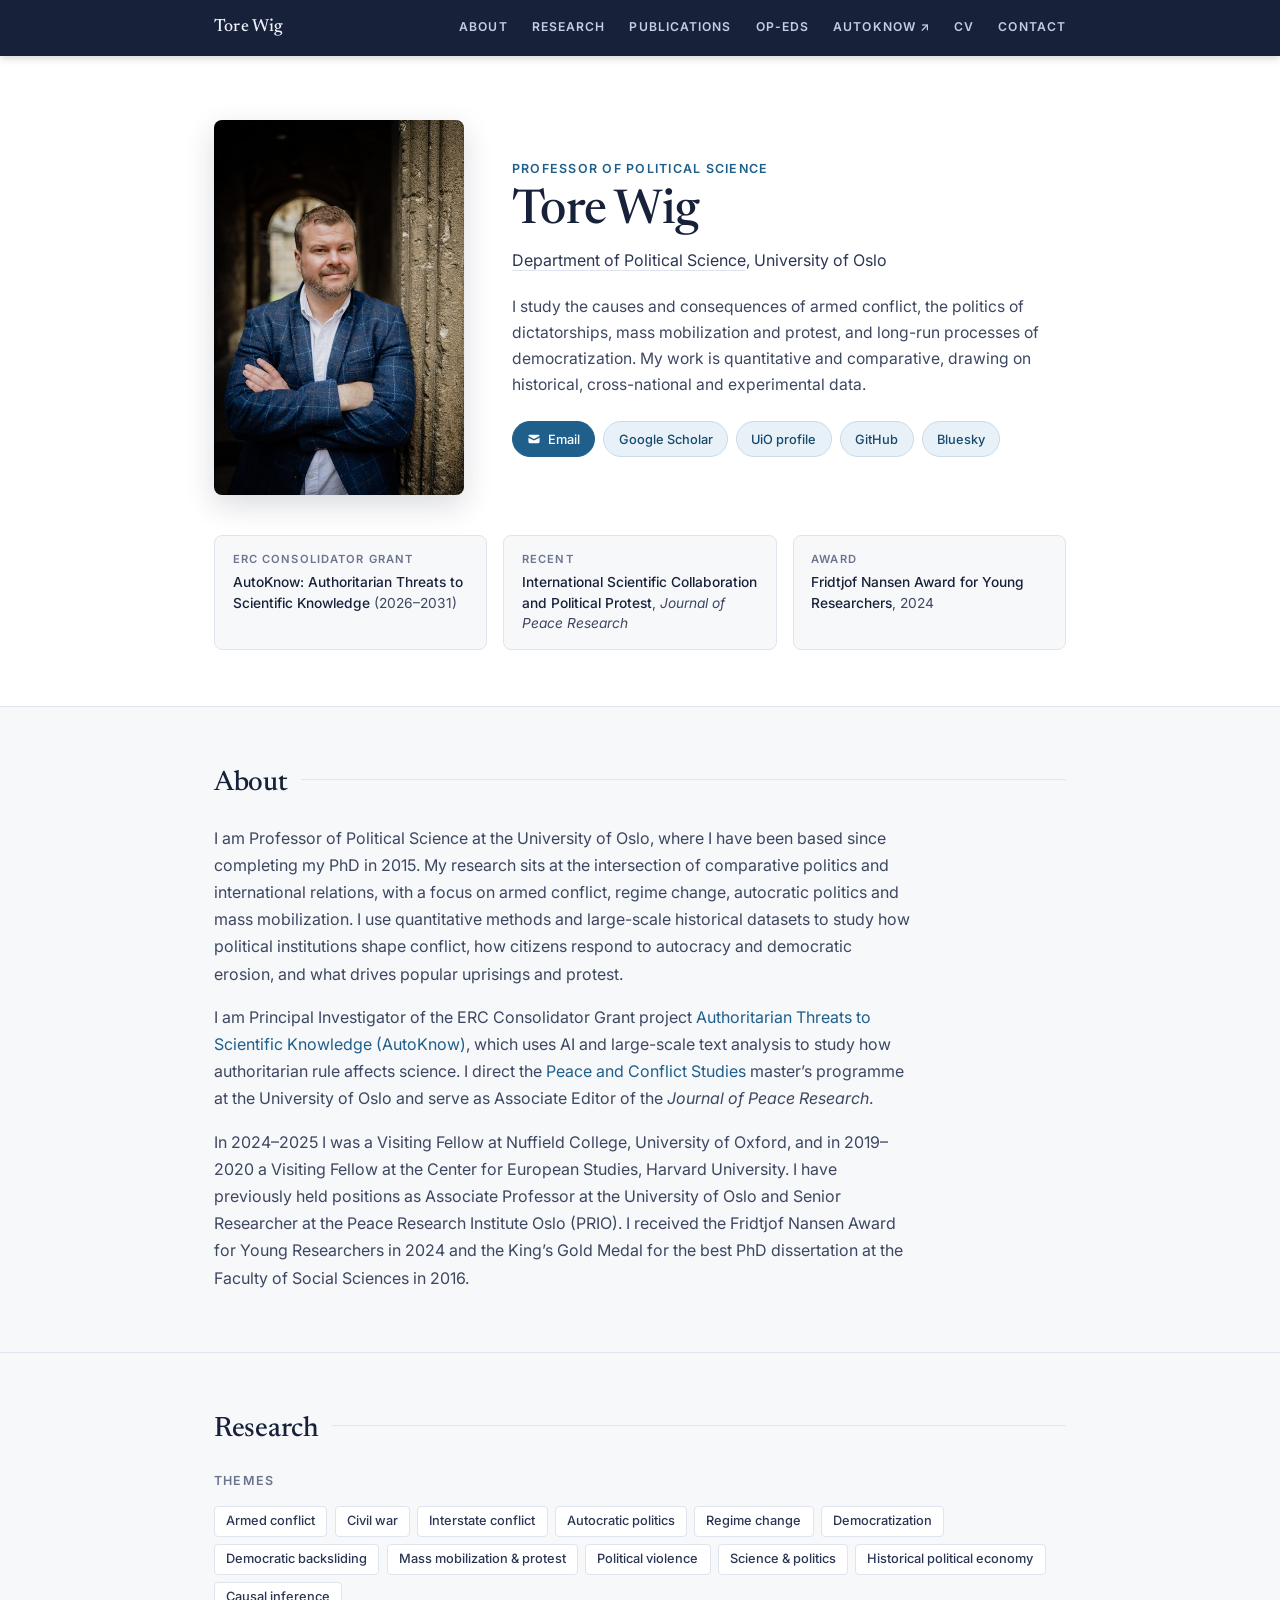
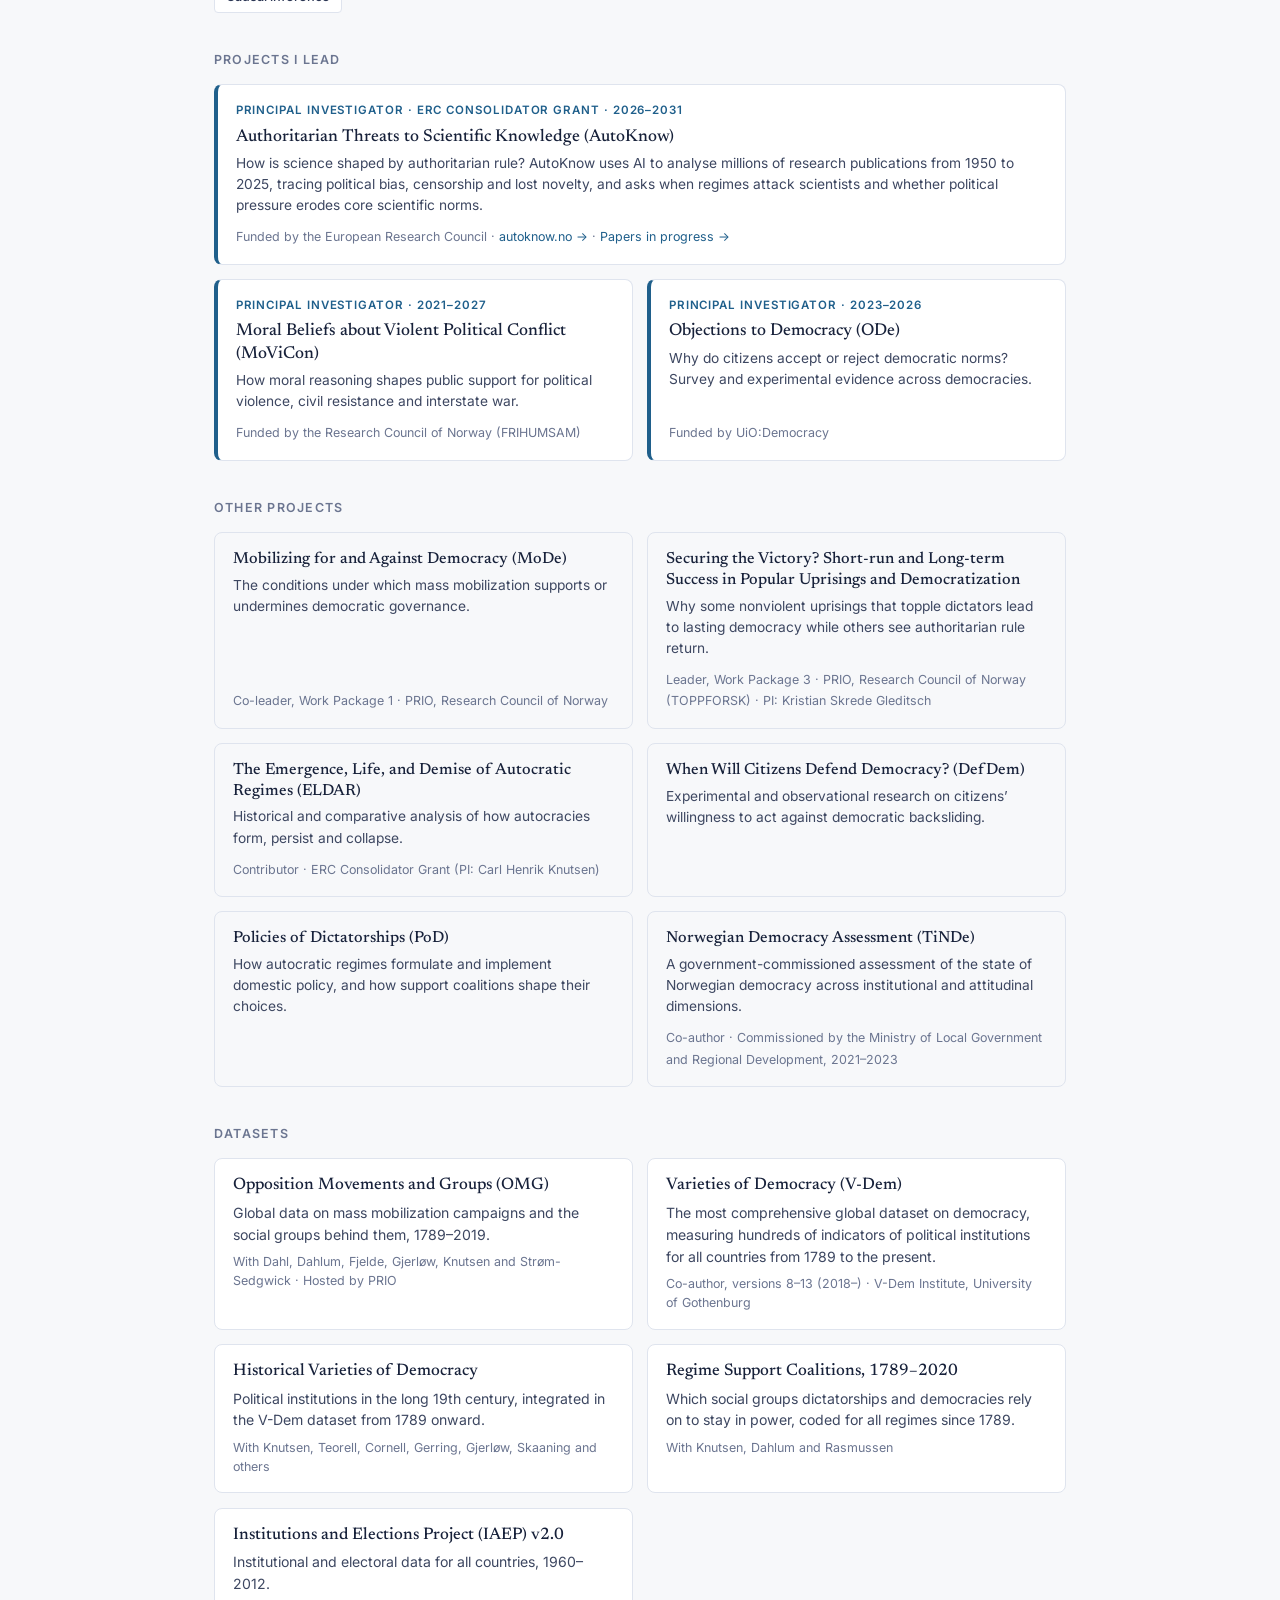
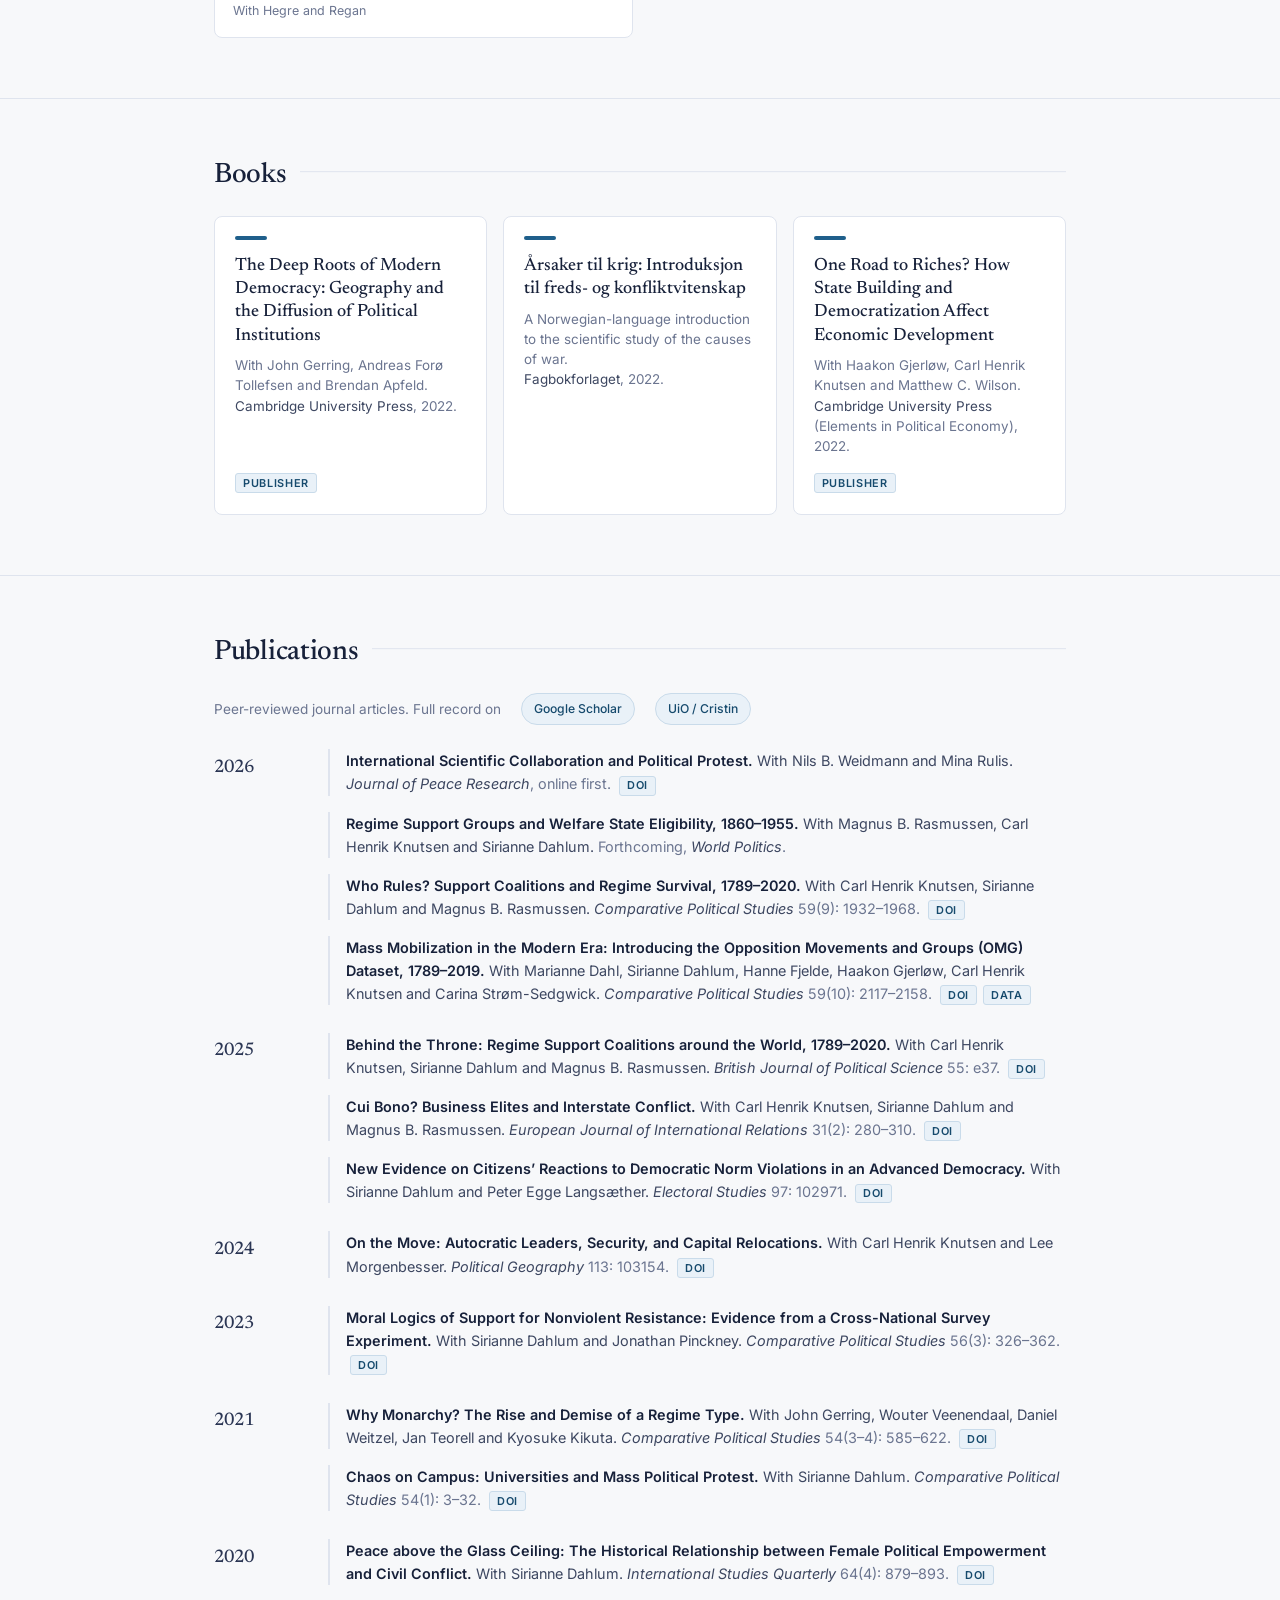
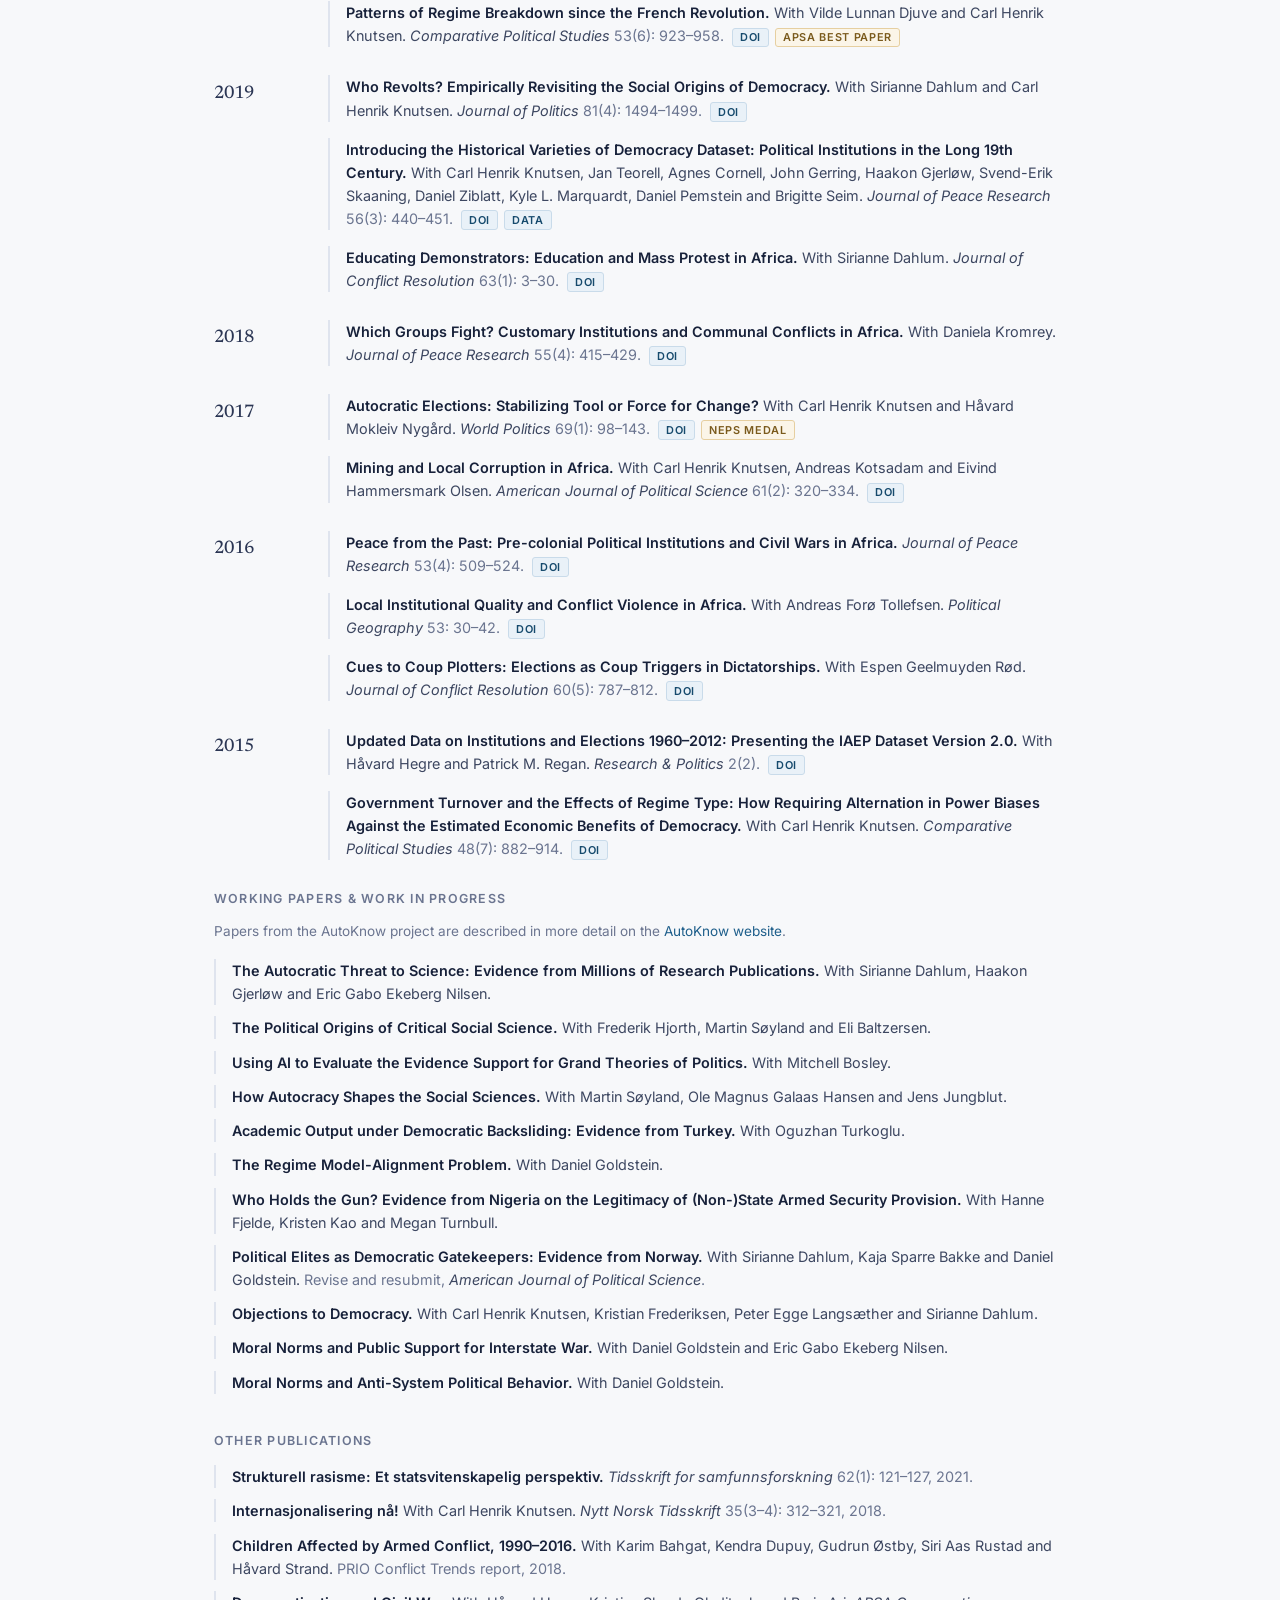
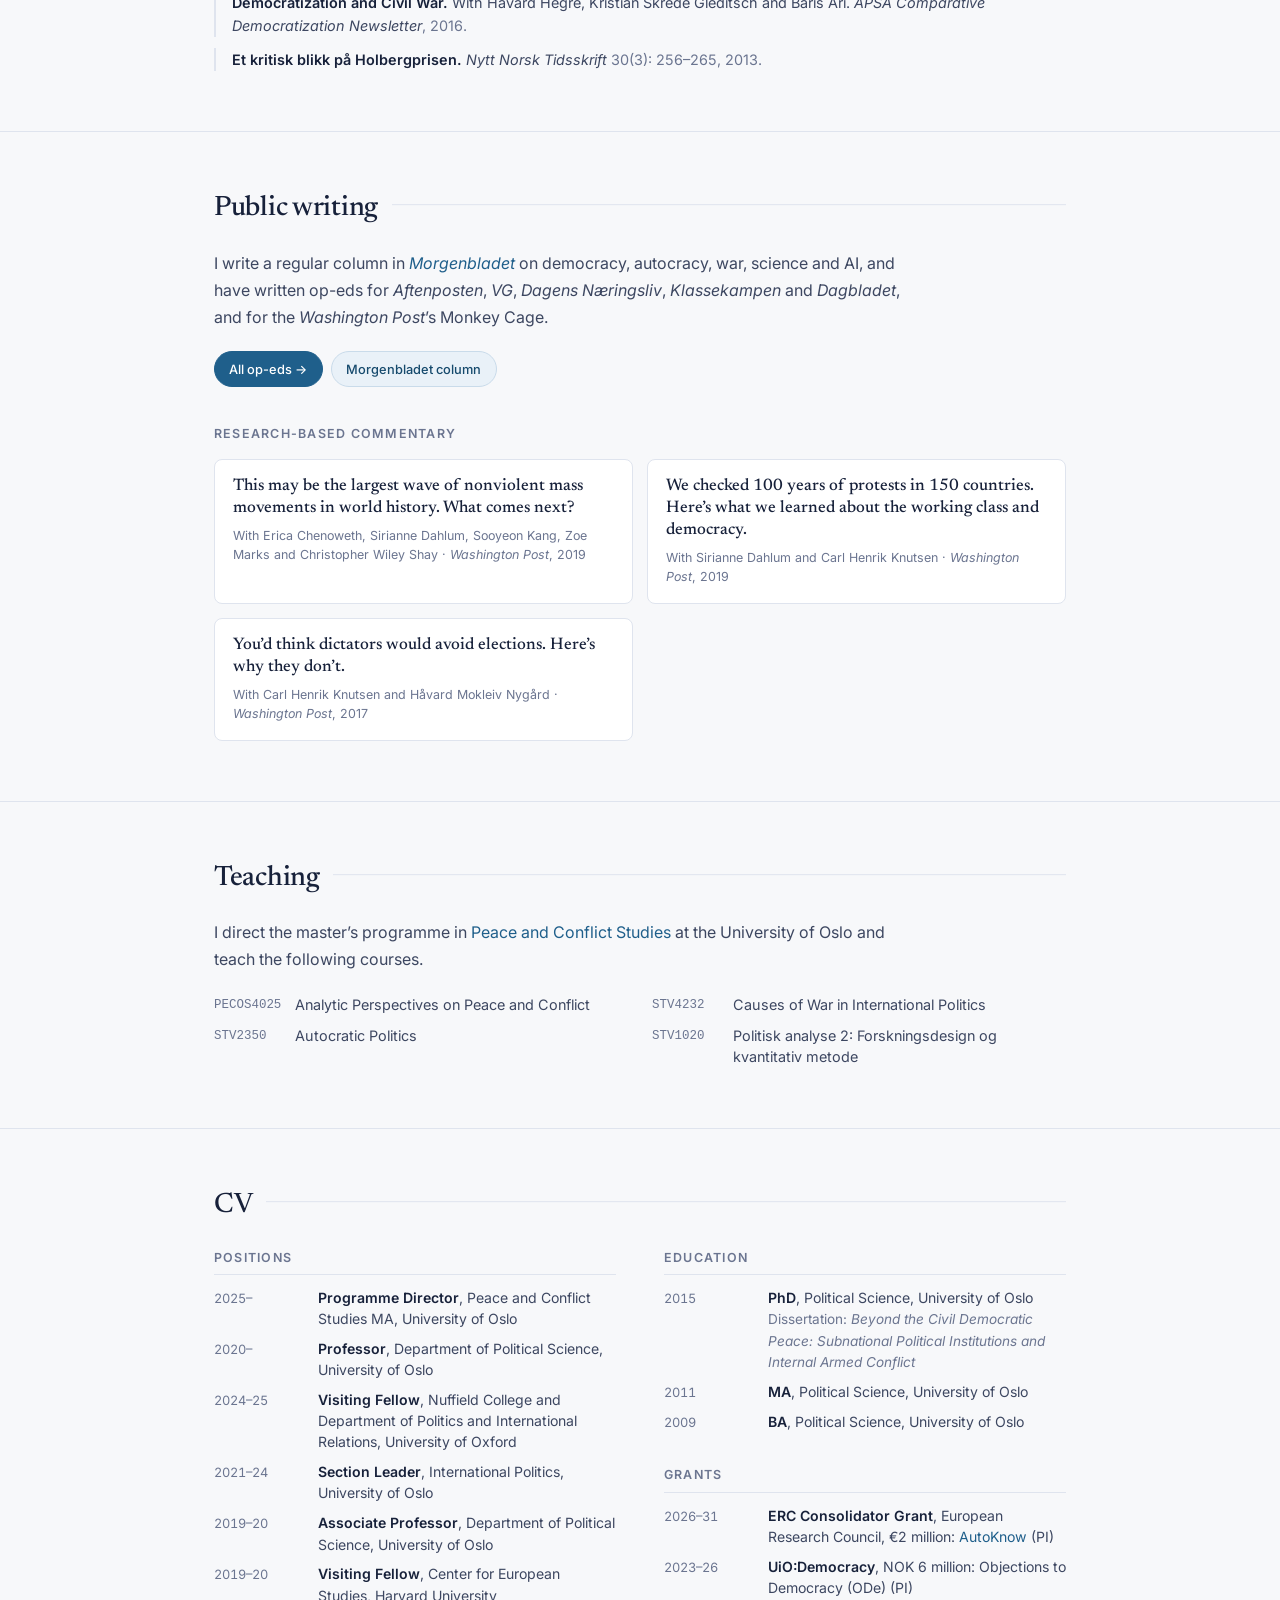
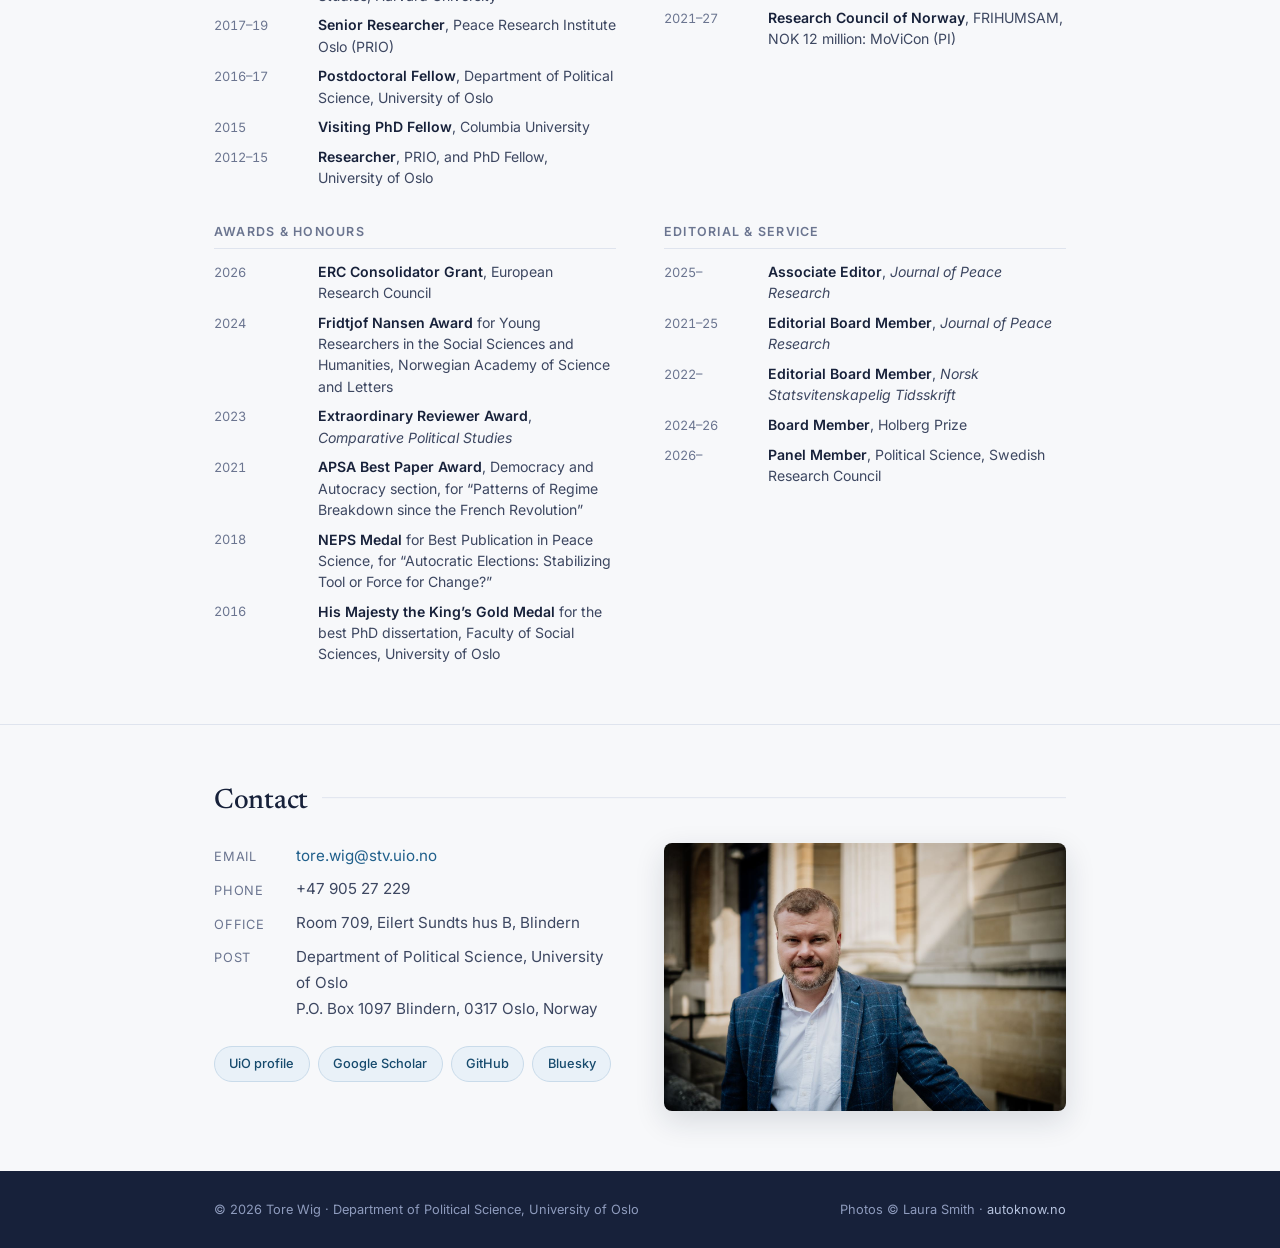
==== commit fd0cc23c: "Remove PRIO Research Professor affiliation (ended 2020) Co-Authored-By: Claude Opus 5.5 <noreply@ant" ====
--- a/index.html
+++ b/index.html
@@ -147,9 +147,9 @@
       </p>
       <p>
         In 2024&ndash;2025 I was a Visiting Fellow at Nuffield College, University of Oxford, and in
-        2019&ndash;2020 a Visiting Fellow at the Center for European Studies, Harvard University. I am also
-        Research Professor (secondary affiliation) at the Peace Research Institute Oslo (PRIO), where I
-        was previously a Senior Researcher. I received the Fridtjof Nansen Award
+        2019&ndash;2020 a Visiting Fellow at the Center for European Studies, Harvard University. I have
+        previously held positions as Associate Professor at the University of Oslo and Senior
+        Researcher at the Peace Research Institute Oslo (PRIO). I received the Fridtjof Nansen Award
         for Young Researchers in 2024 and the King&rsquo;s Gold Medal for the best PhD dissertation
         at the Faculty of Social Sciences in 2016.
       </p>
@@ -617,7 +617,6 @@
         <ul class="cv-list">
           <li><span class="cv-year">2025&ndash;</span><span class="cv-desc"><strong>Programme Director</strong>, Peace and Conflict Studies MA, University of Oslo</span></li>
           <li><span class="cv-year">2020&ndash;</span><span class="cv-desc"><strong>Professor</strong>, Department of Political Science, University of Oslo</span></li>
-          <li><span class="cv-year">2020&ndash;</span><span class="cv-desc"><strong>Research Professor</strong> (secondary affiliation), Peace Research Institute Oslo (PRIO)</span></li>
           <li><span class="cv-year">2024&ndash;25</span><span class="cv-desc"><strong>Visiting Fellow</strong>, Nuffield College and Department of Politics and International Relations, University of Oxford</span></li>
           <li><span class="cv-year">2021&ndash;24</span><span class="cv-desc"><strong>Section Leader</strong>, International Politics, University of Oslo</span></li>
           <li><span class="cv-year">2019&ndash;20</span><span class="cv-desc"><strong>Associate Professor</strong>, Department of Political Science, University of Oslo</span></li>
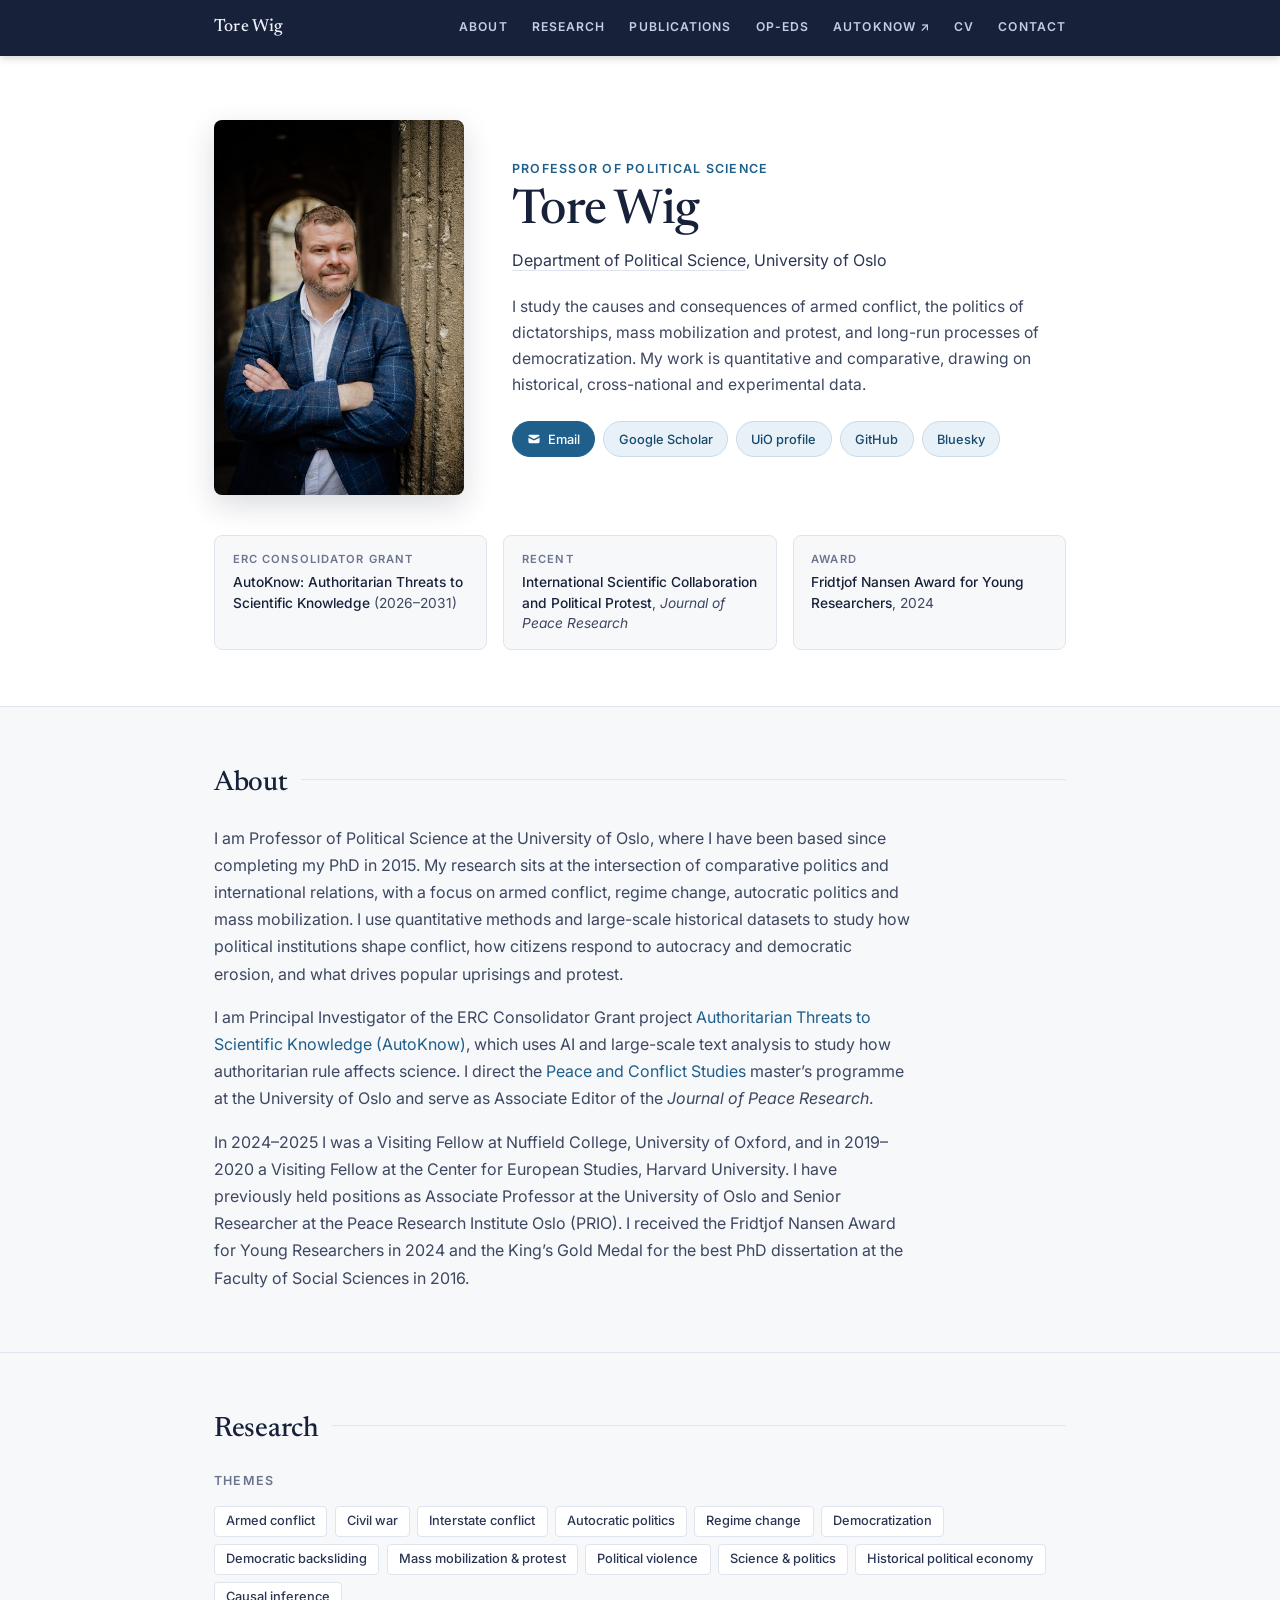
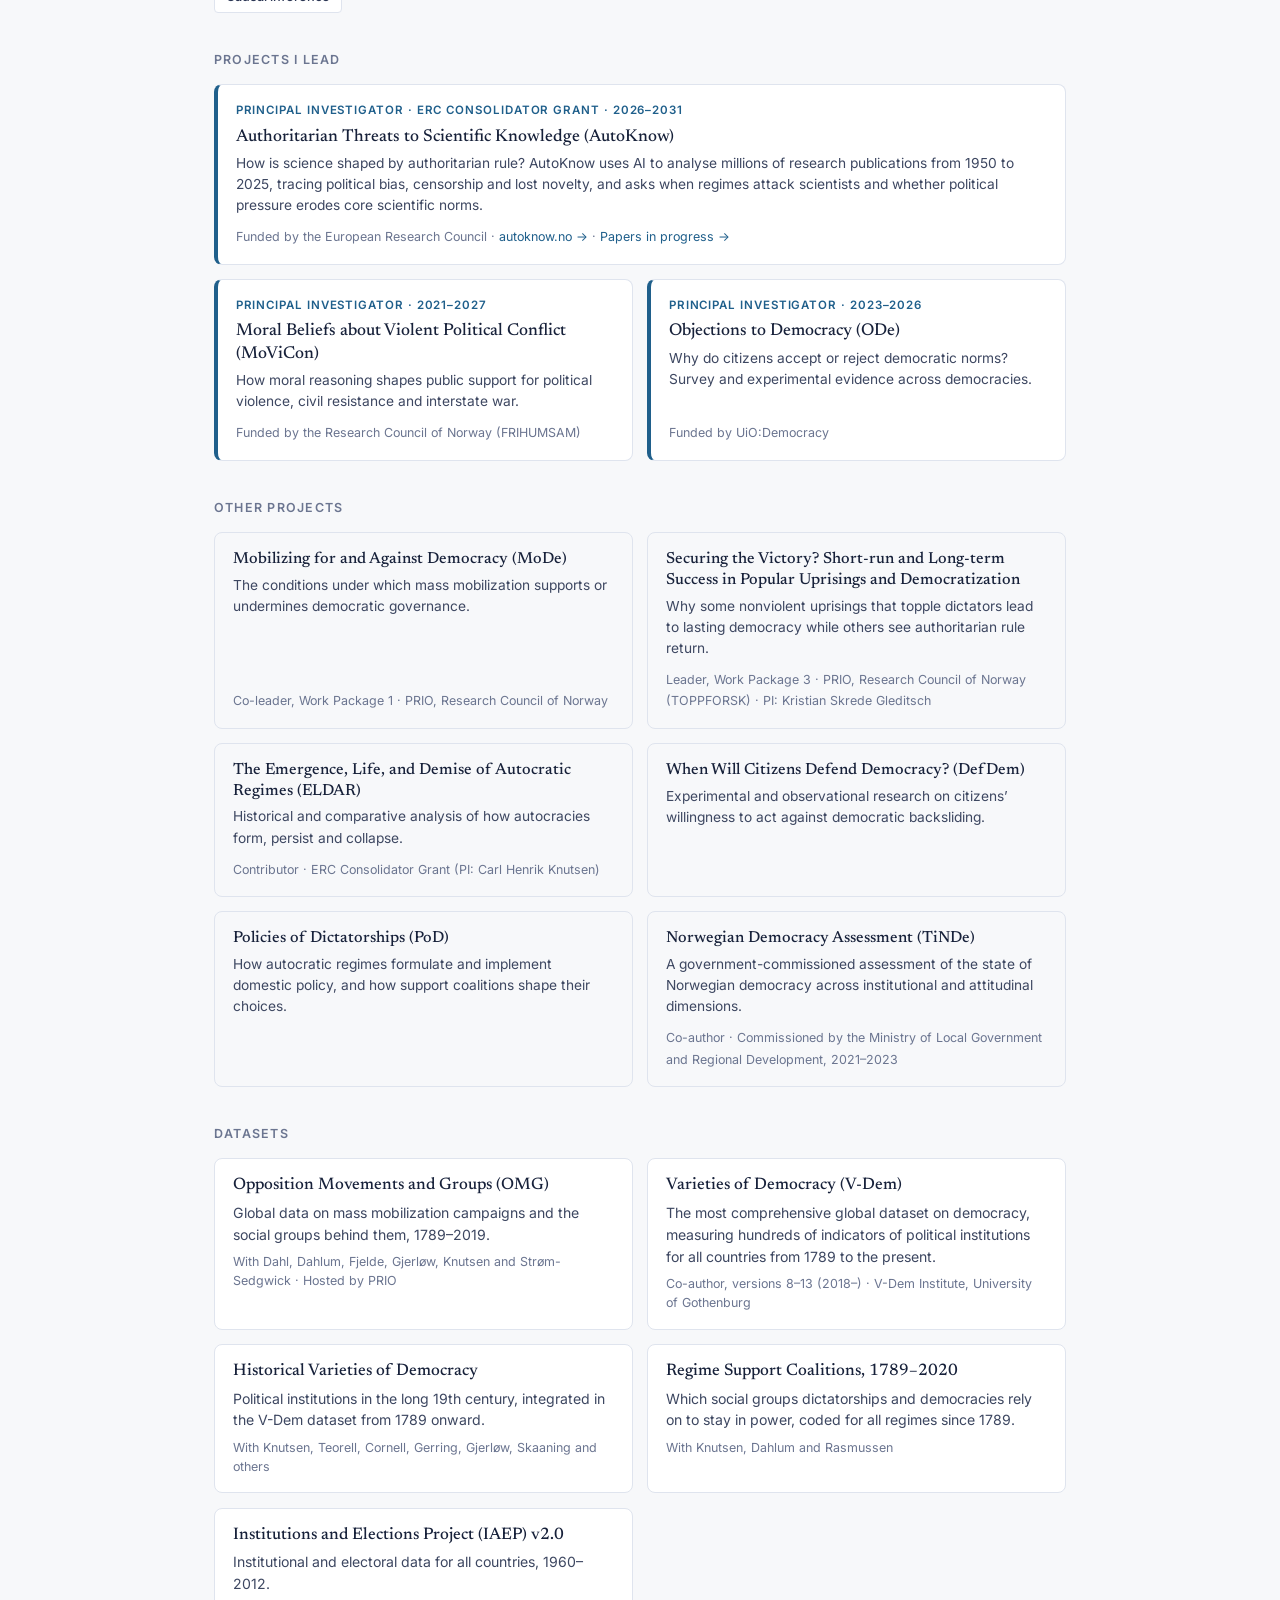
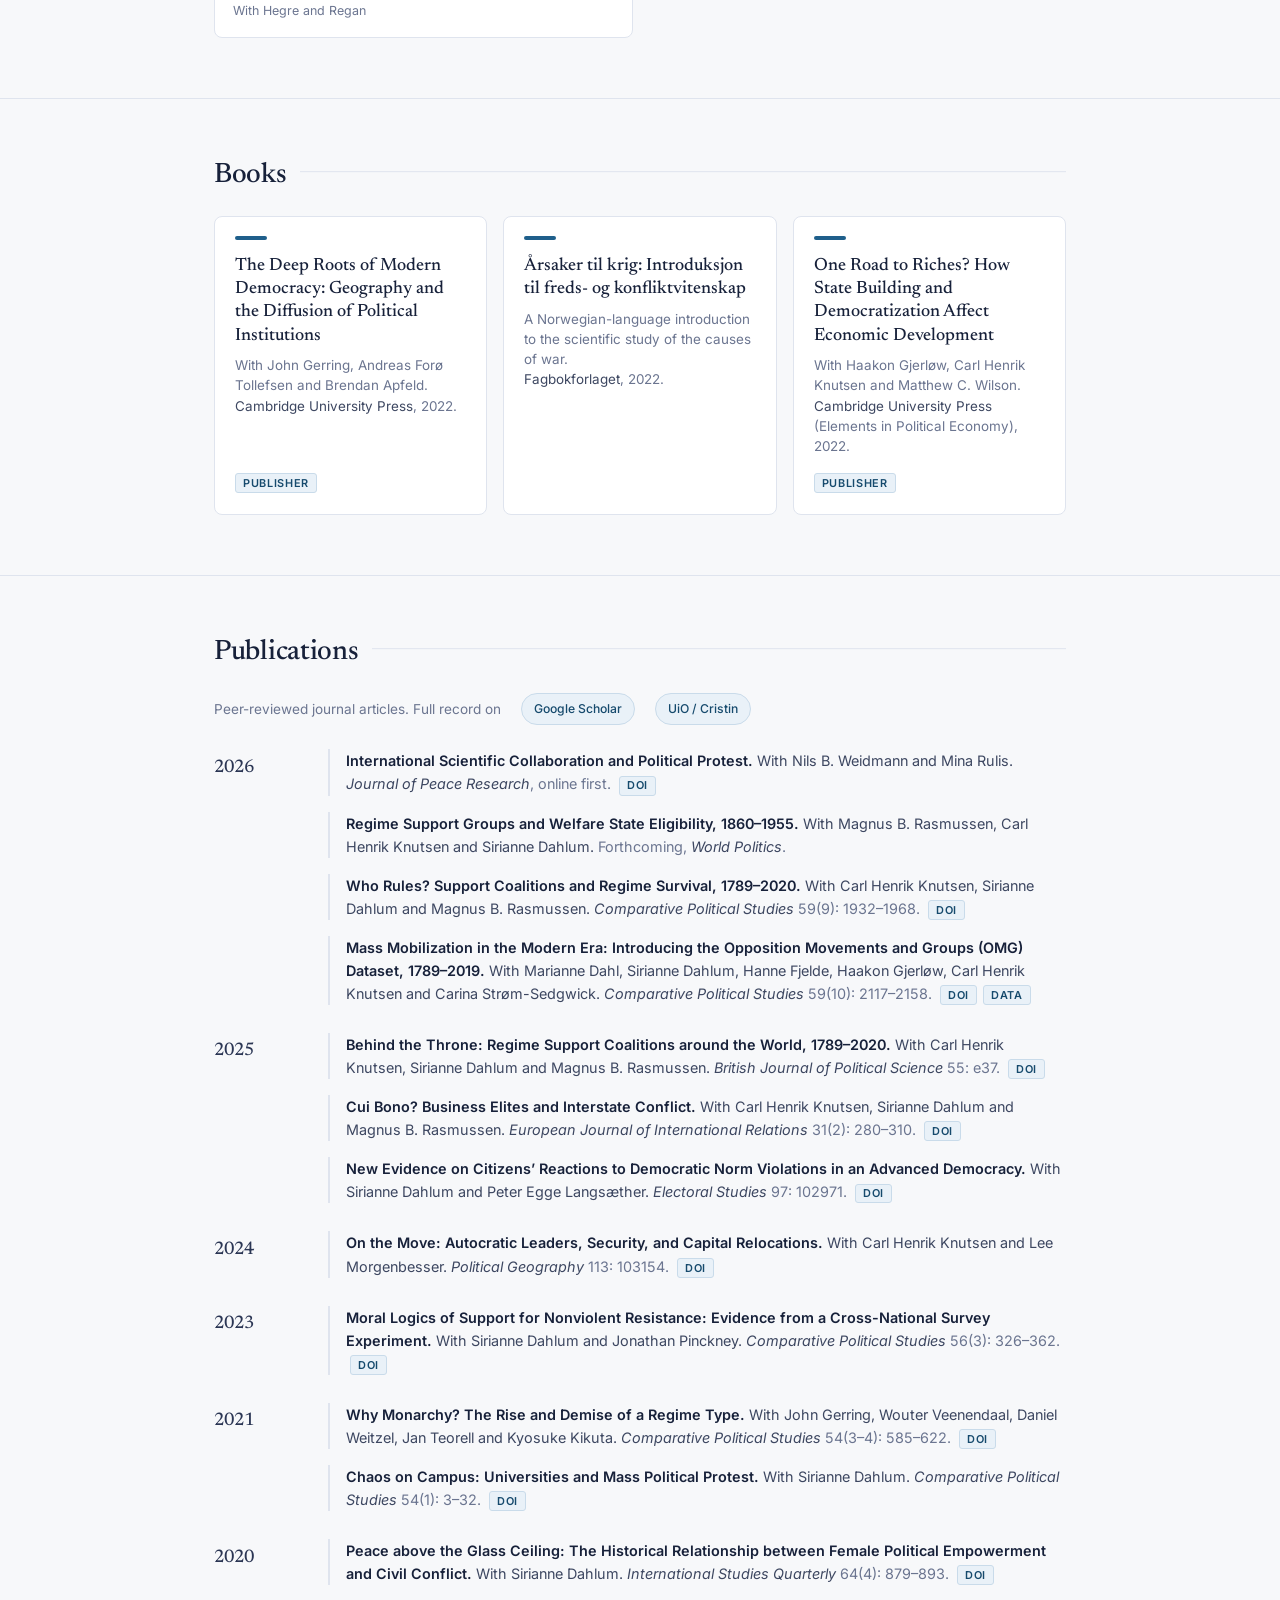
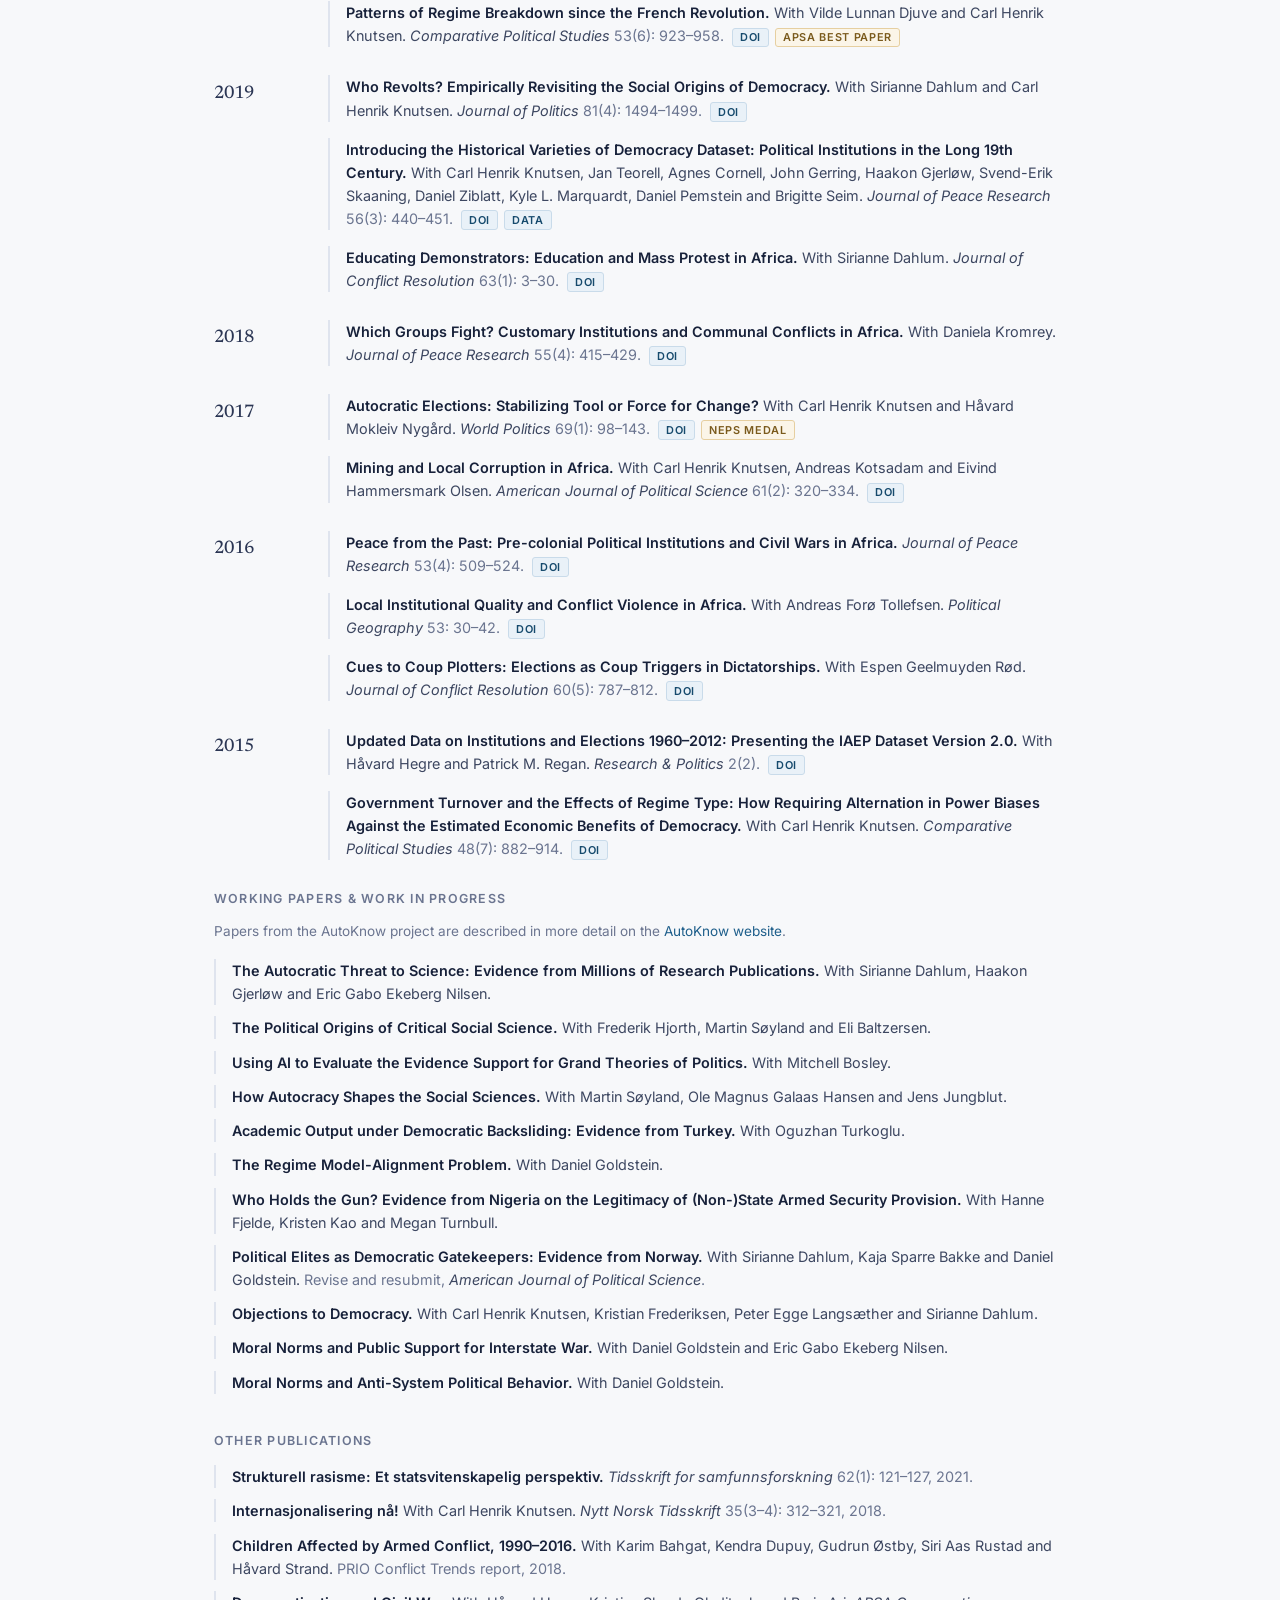
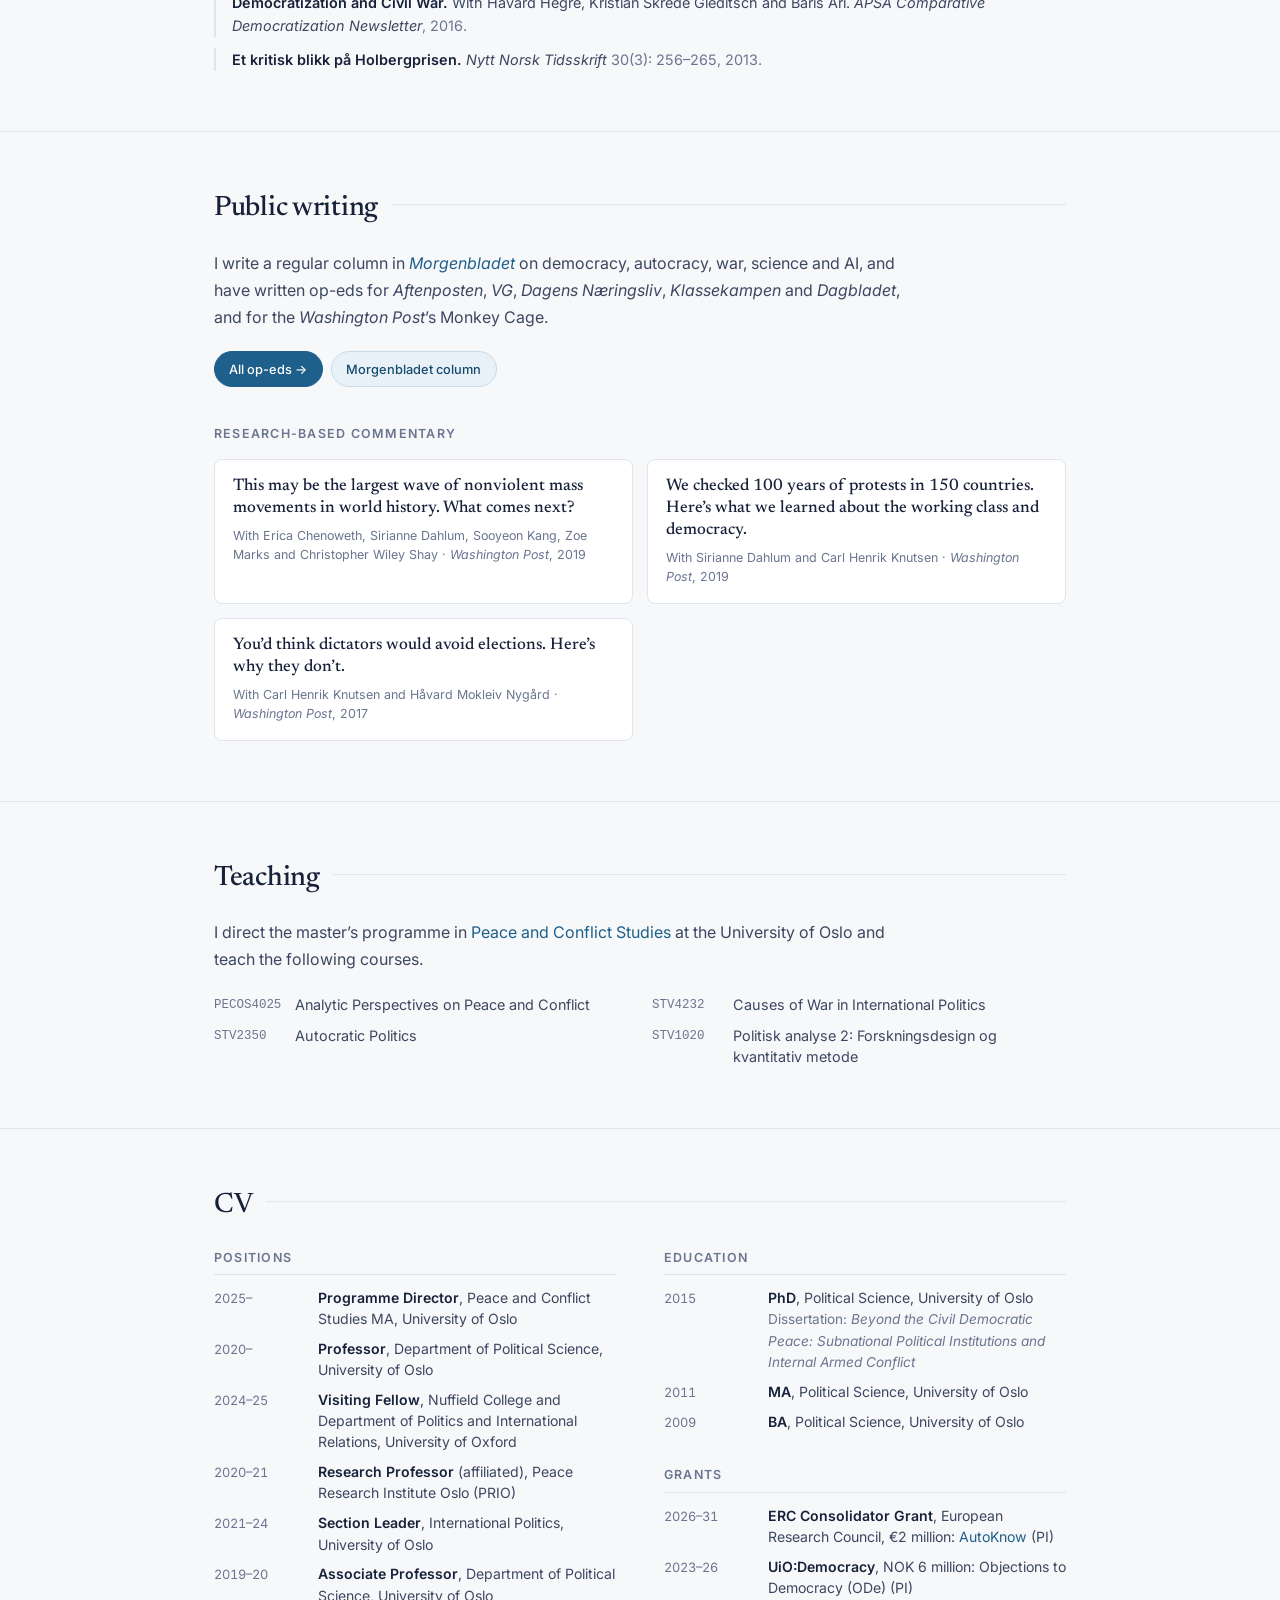
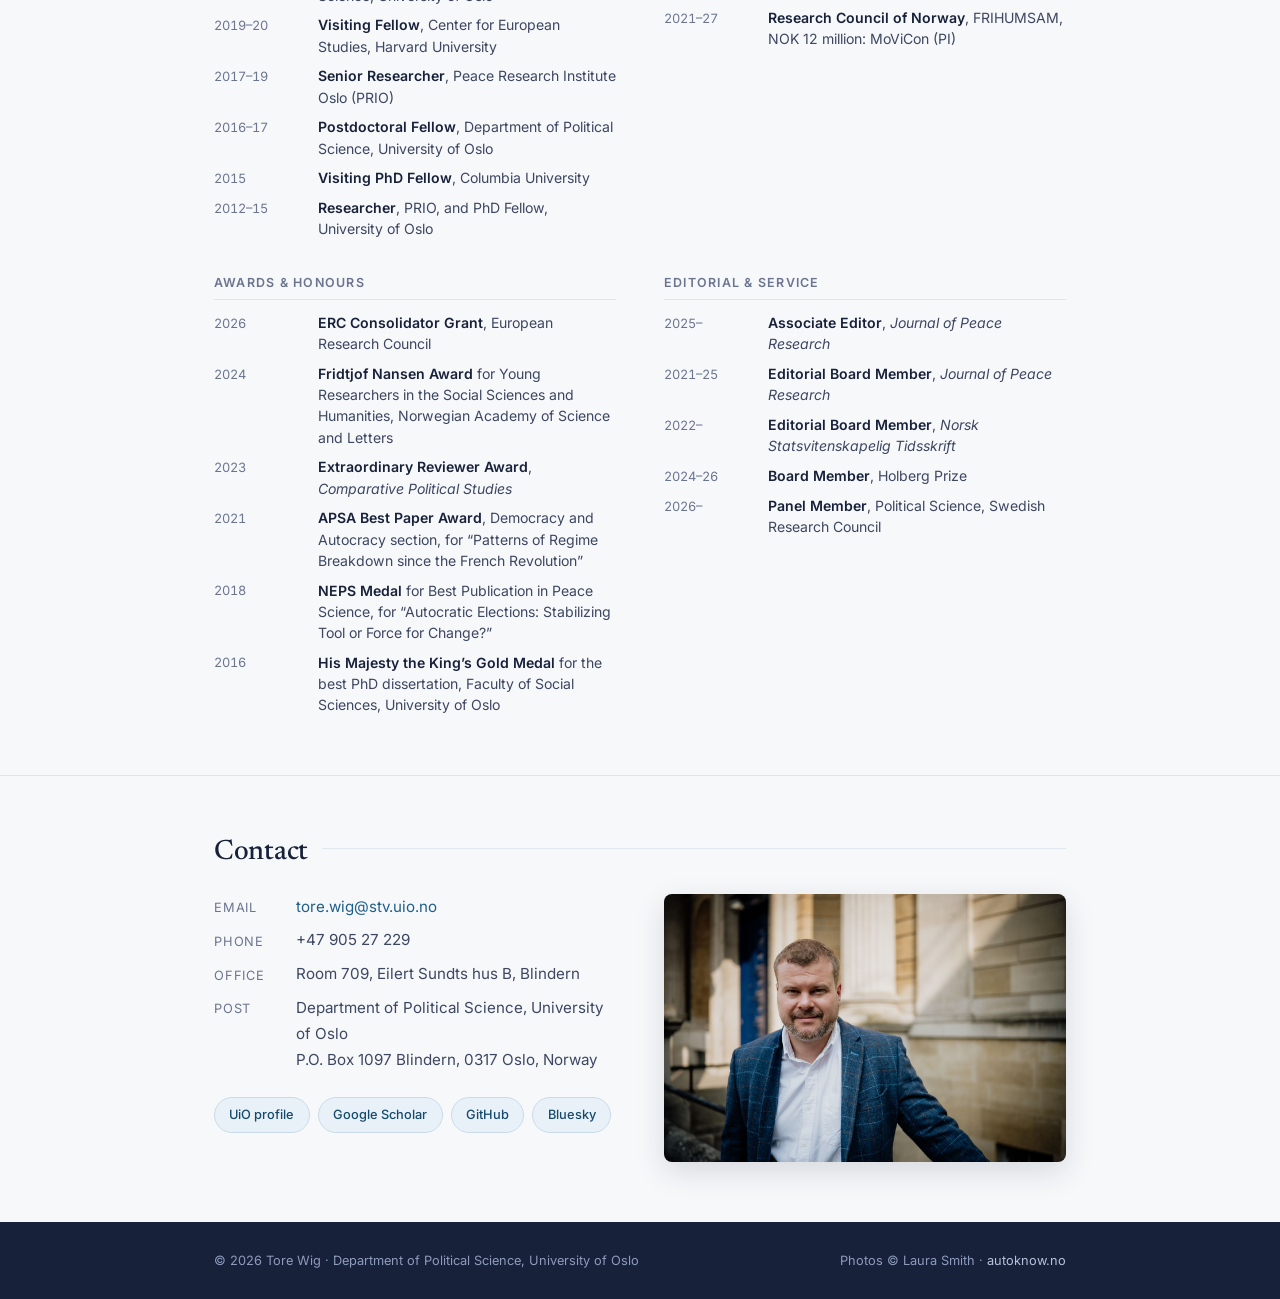
==== commit 5a18a773: "Add PRIO affiliated Research Professor, 2020-21 Co-Authored-By: Claude Opus 5.5 <noreply@anthropic.c" ====
--- a/index.html
+++ b/index.html
@@ -618,6 +618,7 @@
           <li><span class="cv-year">2025&ndash;</span><span class="cv-desc"><strong>Programme Director</strong>, Peace and Conflict Studies MA, University of Oslo</span></li>
           <li><span class="cv-year">2020&ndash;</span><span class="cv-desc"><strong>Professor</strong>, Department of Political Science, University of Oslo</span></li>
           <li><span class="cv-year">2024&ndash;25</span><span class="cv-desc"><strong>Visiting Fellow</strong>, Nuffield College and Department of Politics and International Relations, University of Oxford</span></li>
+          <li><span class="cv-year">2020&ndash;21</span><span class="cv-desc"><strong>Research Professor</strong> (affiliated), Peace Research Institute Oslo (PRIO)</span></li>
           <li><span class="cv-year">2021&ndash;24</span><span class="cv-desc"><strong>Section Leader</strong>, International Politics, University of Oslo</span></li>
           <li><span class="cv-year">2019&ndash;20</span><span class="cv-desc"><strong>Associate Professor</strong>, Department of Political Science, University of Oslo</span></li>
           <li><span class="cv-year">2019&ndash;20</span><span class="cv-desc"><strong>Visiting Fellow</strong>, Center for European Studies, Harvard University</span></li>
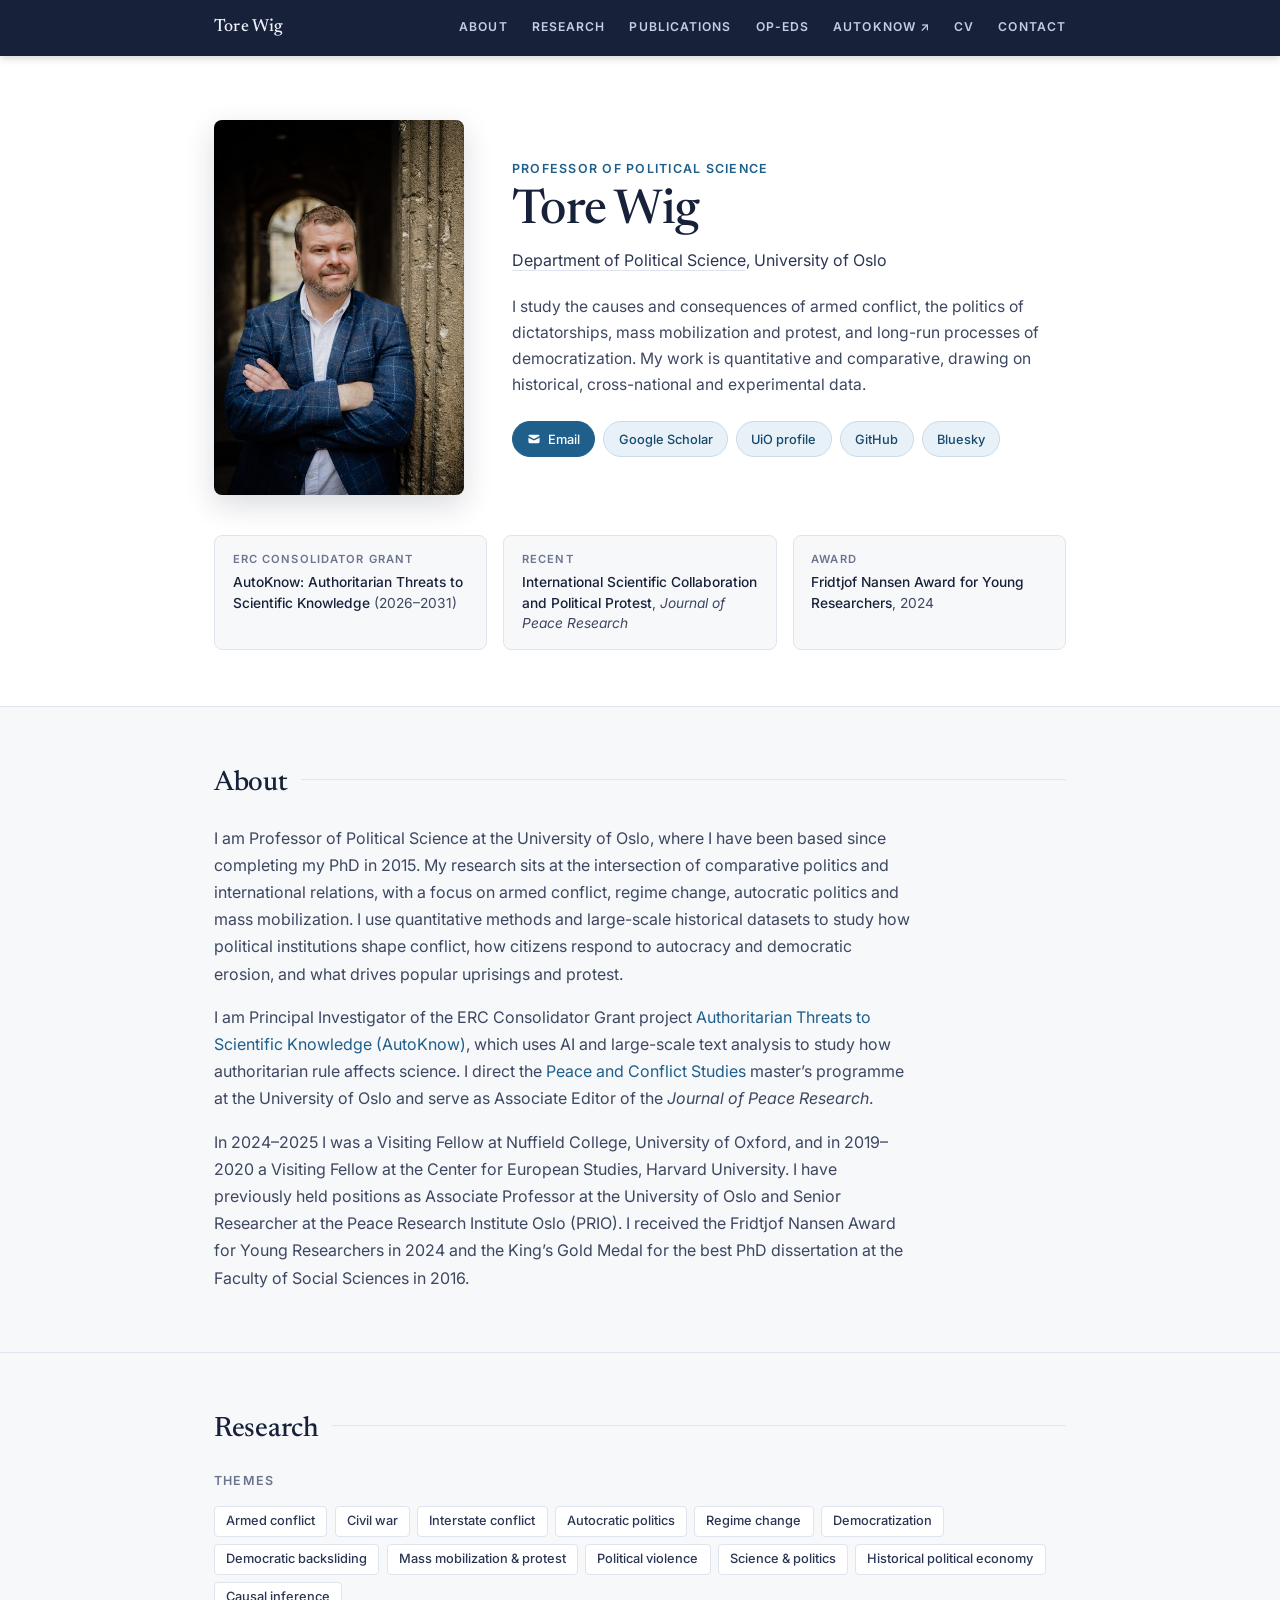
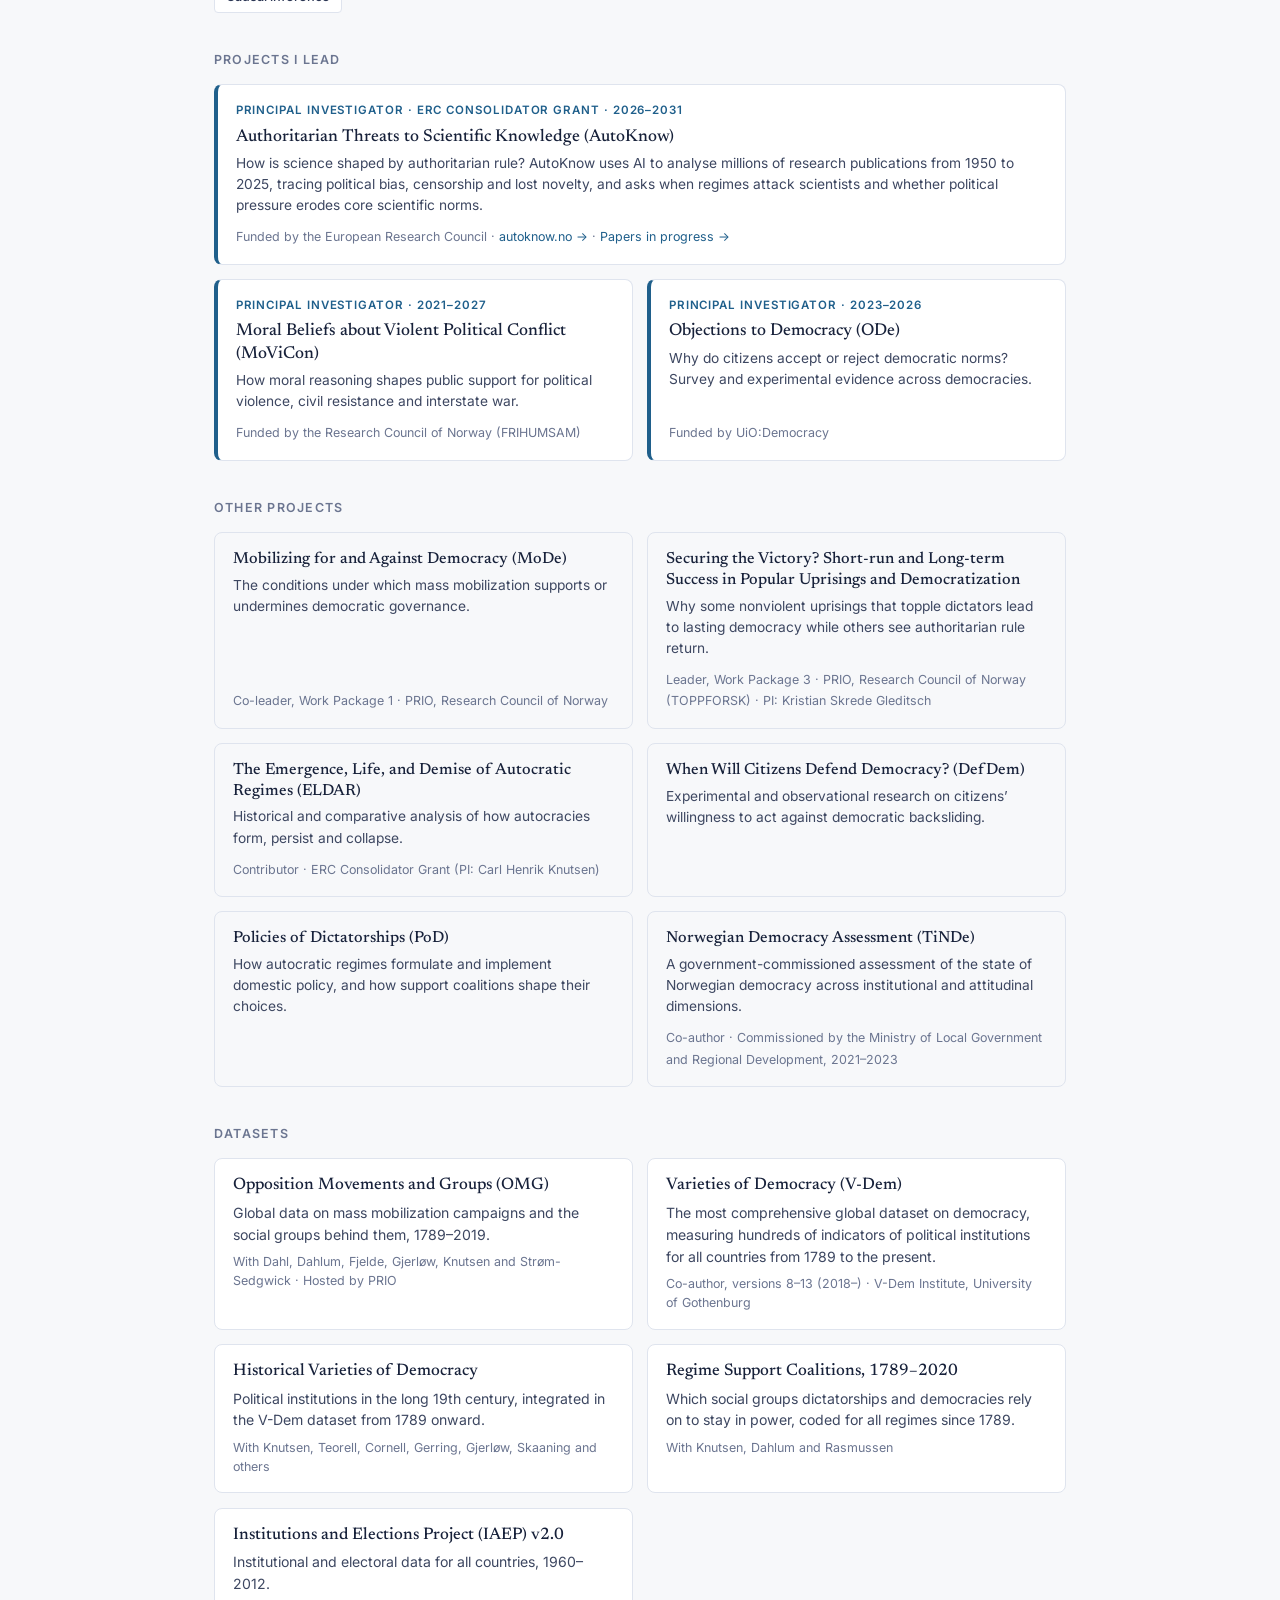
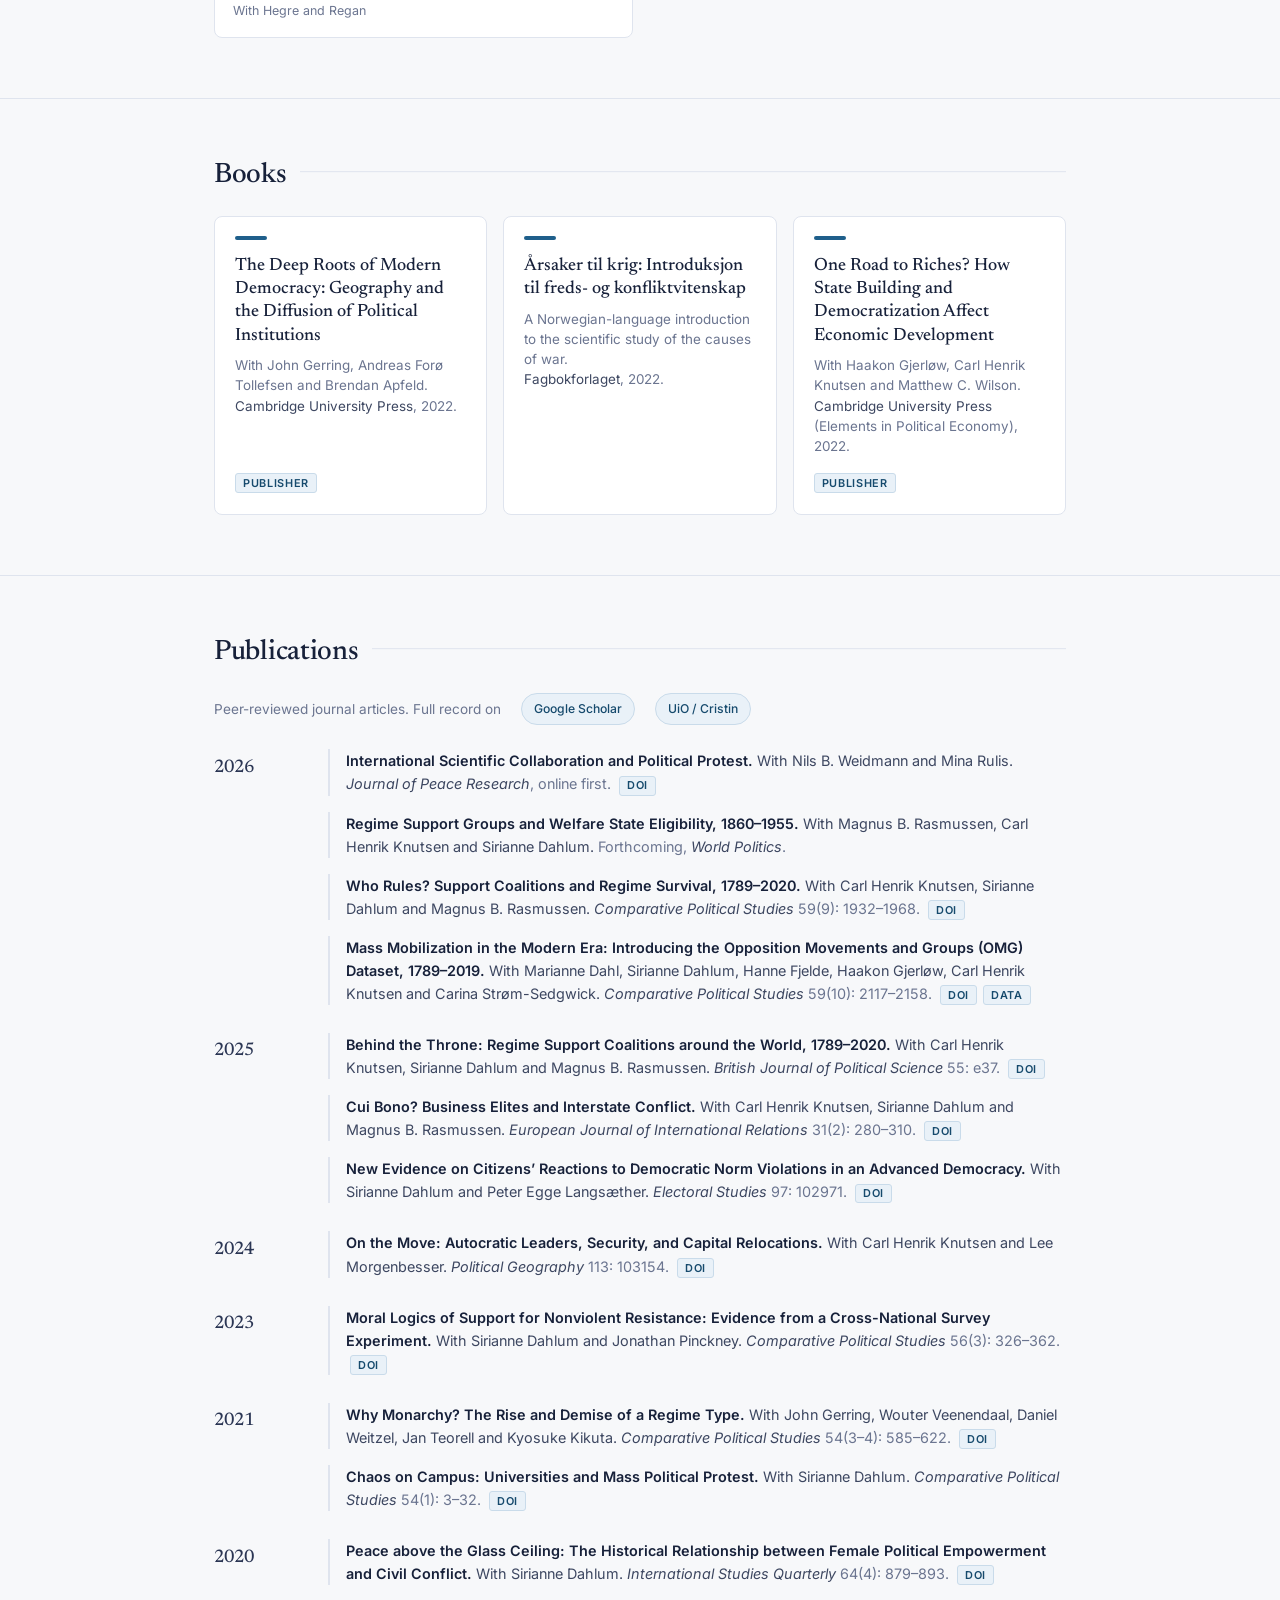
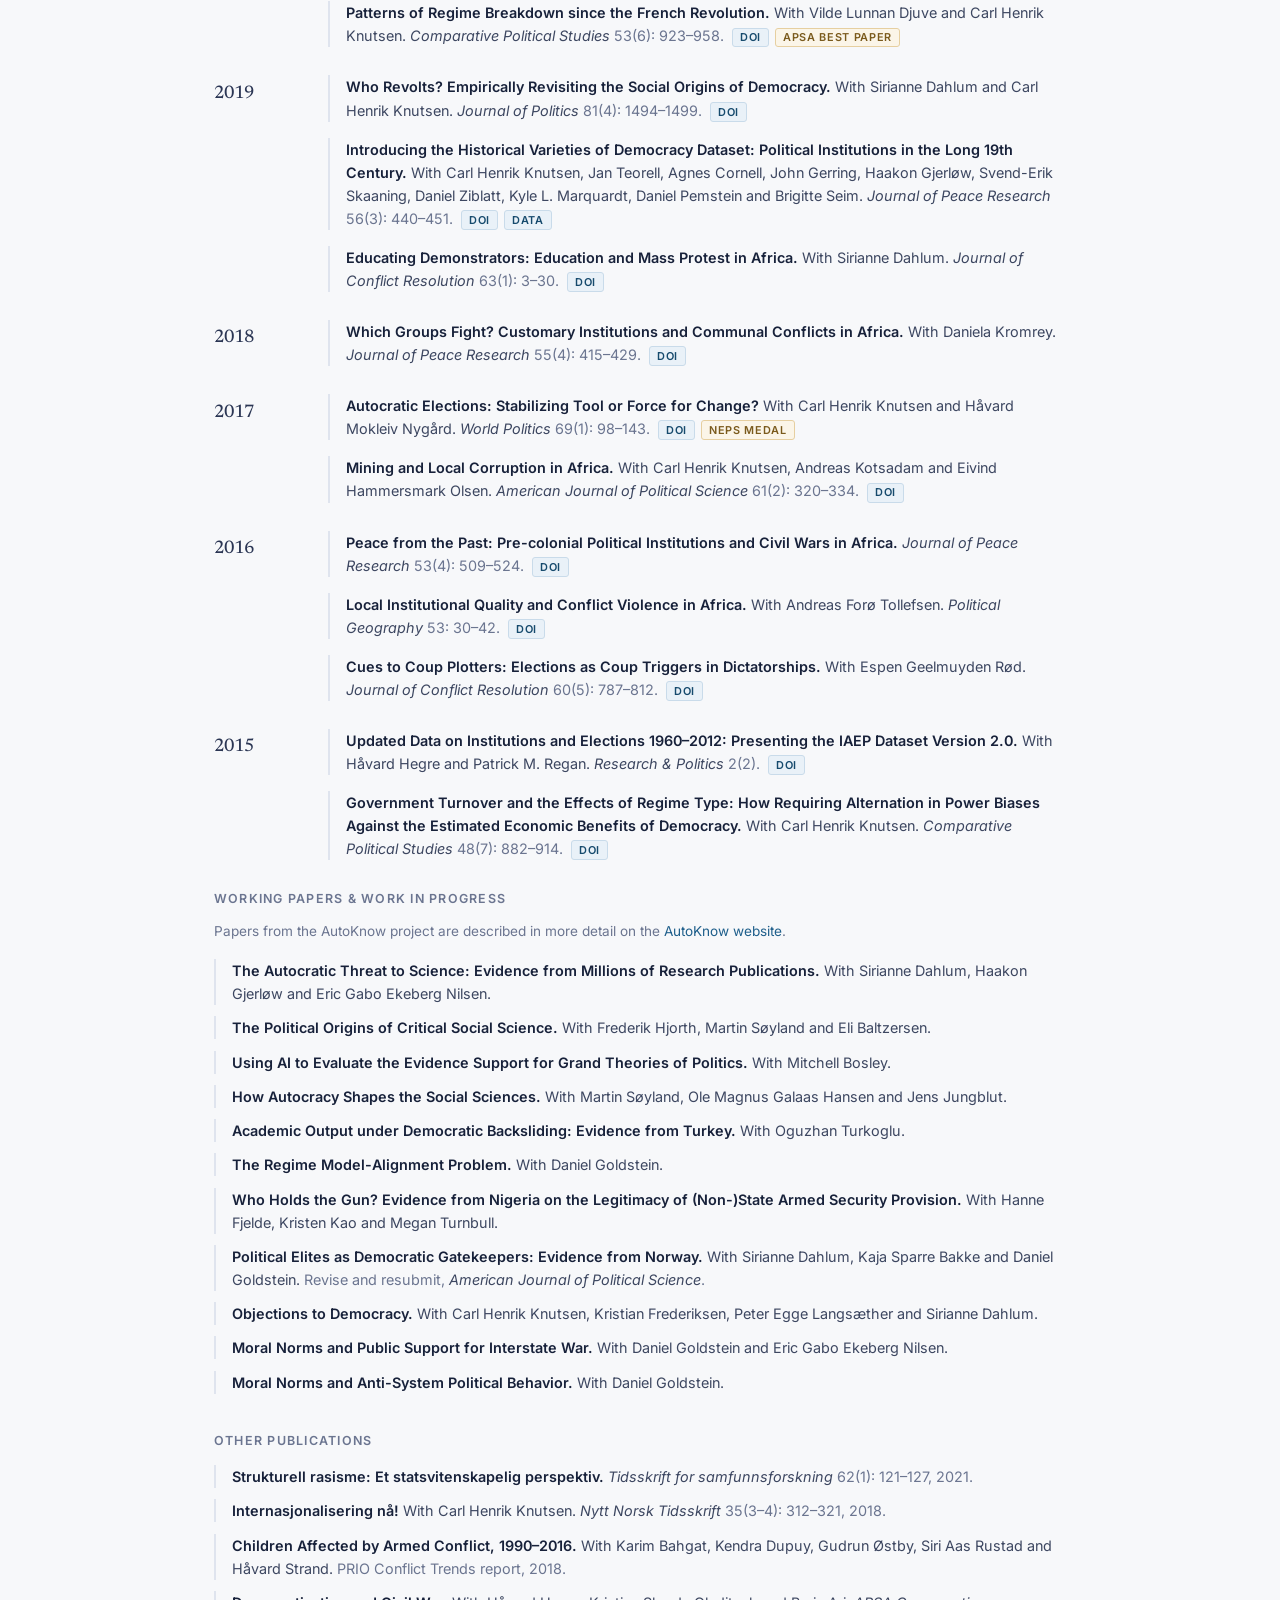
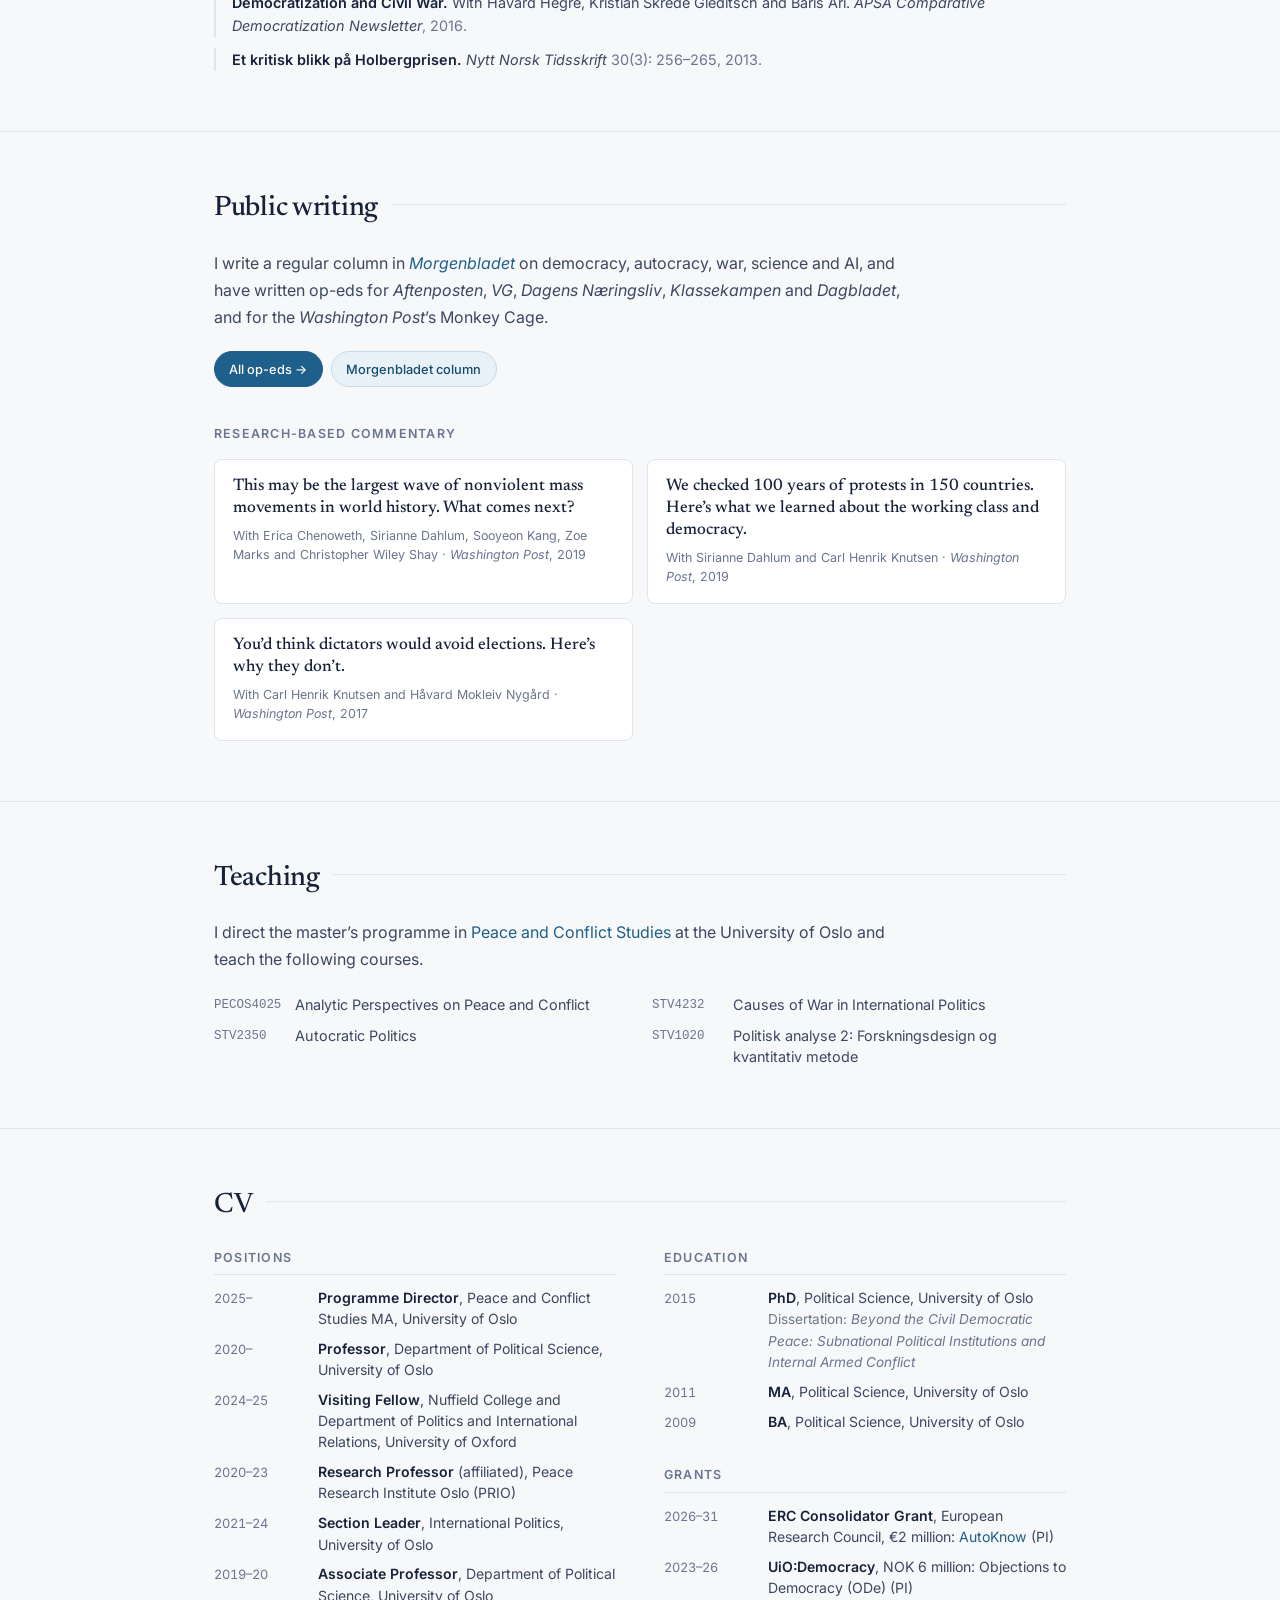
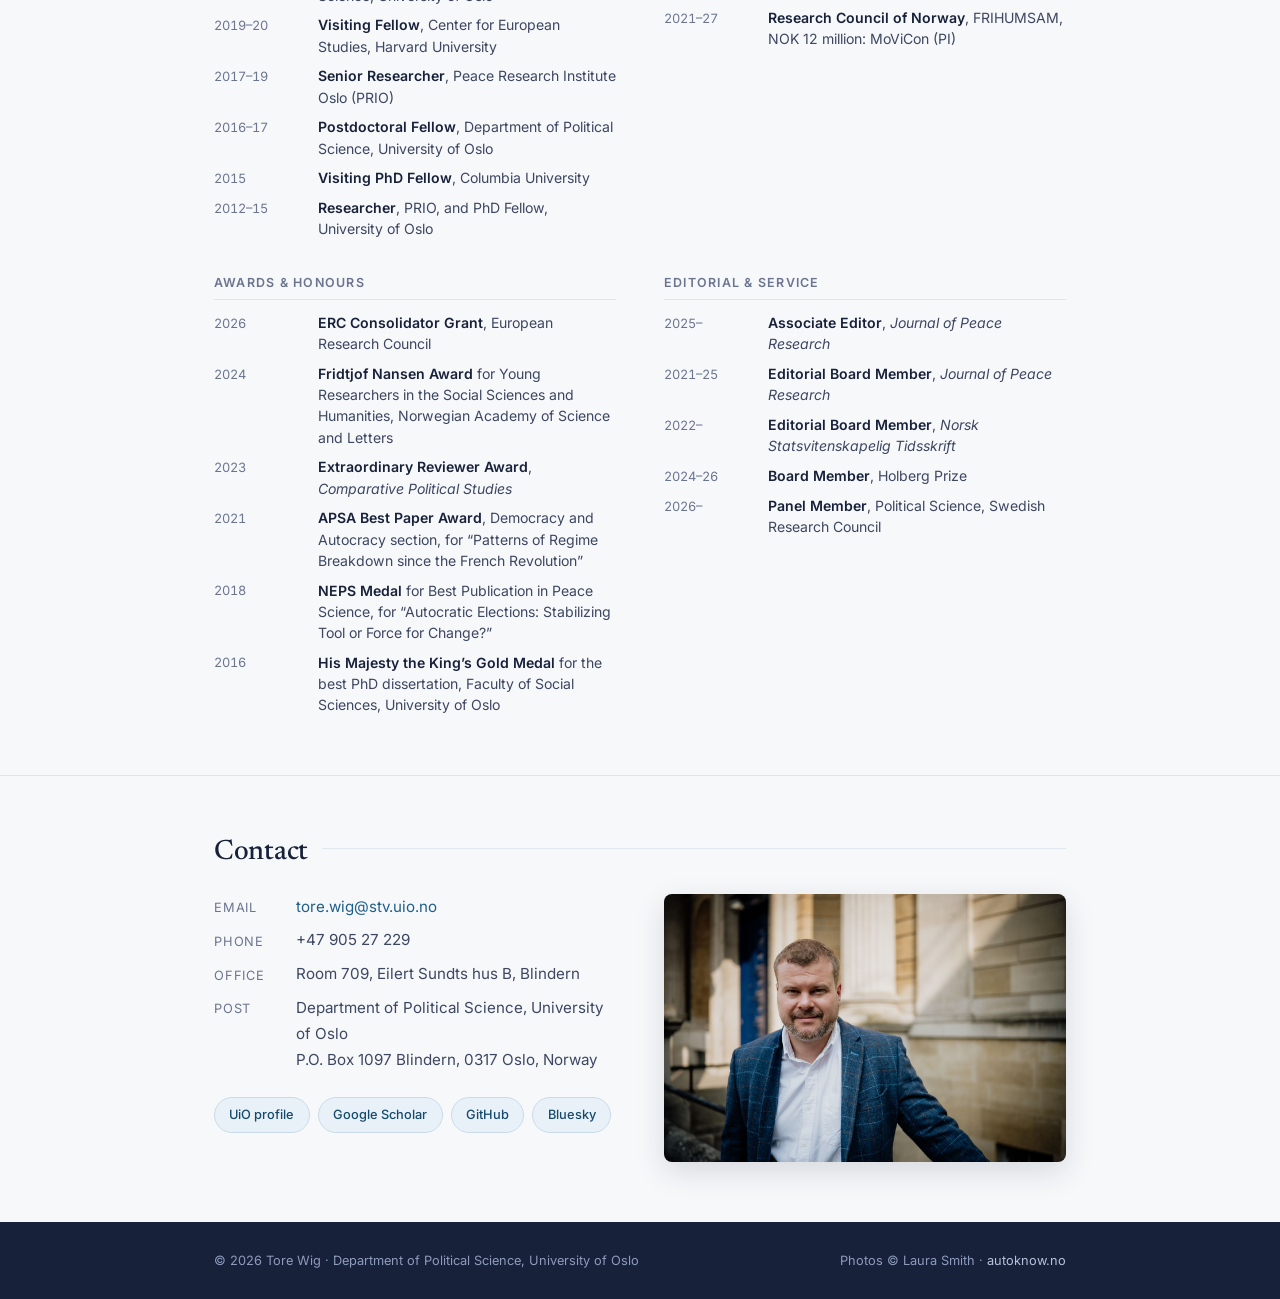
==== commit f3a39dc8: "PRIO affiliation ran until 2023 Co-Authored-By: Claude Opus 5.5 <noreply@anthropic.com>" ====
--- a/index.html
+++ b/index.html
@@ -618,7 +618,7 @@
           <li><span class="cv-year">2025&ndash;</span><span class="cv-desc"><strong>Programme Director</strong>, Peace and Conflict Studies MA, University of Oslo</span></li>
           <li><span class="cv-year">2020&ndash;</span><span class="cv-desc"><strong>Professor</strong>, Department of Political Science, University of Oslo</span></li>
           <li><span class="cv-year">2024&ndash;25</span><span class="cv-desc"><strong>Visiting Fellow</strong>, Nuffield College and Department of Politics and International Relations, University of Oxford</span></li>
-          <li><span class="cv-year">2020&ndash;21</span><span class="cv-desc"><strong>Research Professor</strong> (affiliated), Peace Research Institute Oslo (PRIO)</span></li>
+          <li><span class="cv-year">2020&ndash;23</span><span class="cv-desc"><strong>Research Professor</strong> (affiliated), Peace Research Institute Oslo (PRIO)</span></li>
           <li><span class="cv-year">2021&ndash;24</span><span class="cv-desc"><strong>Section Leader</strong>, International Politics, University of Oslo</span></li>
           <li><span class="cv-year">2019&ndash;20</span><span class="cv-desc"><strong>Associate Professor</strong>, Department of Political Science, University of Oslo</span></li>
           <li><span class="cv-year">2019&ndash;20</span><span class="cv-desc"><strong>Visiting Fellow</strong>, Center for European Studies, Harvard University</span></li>
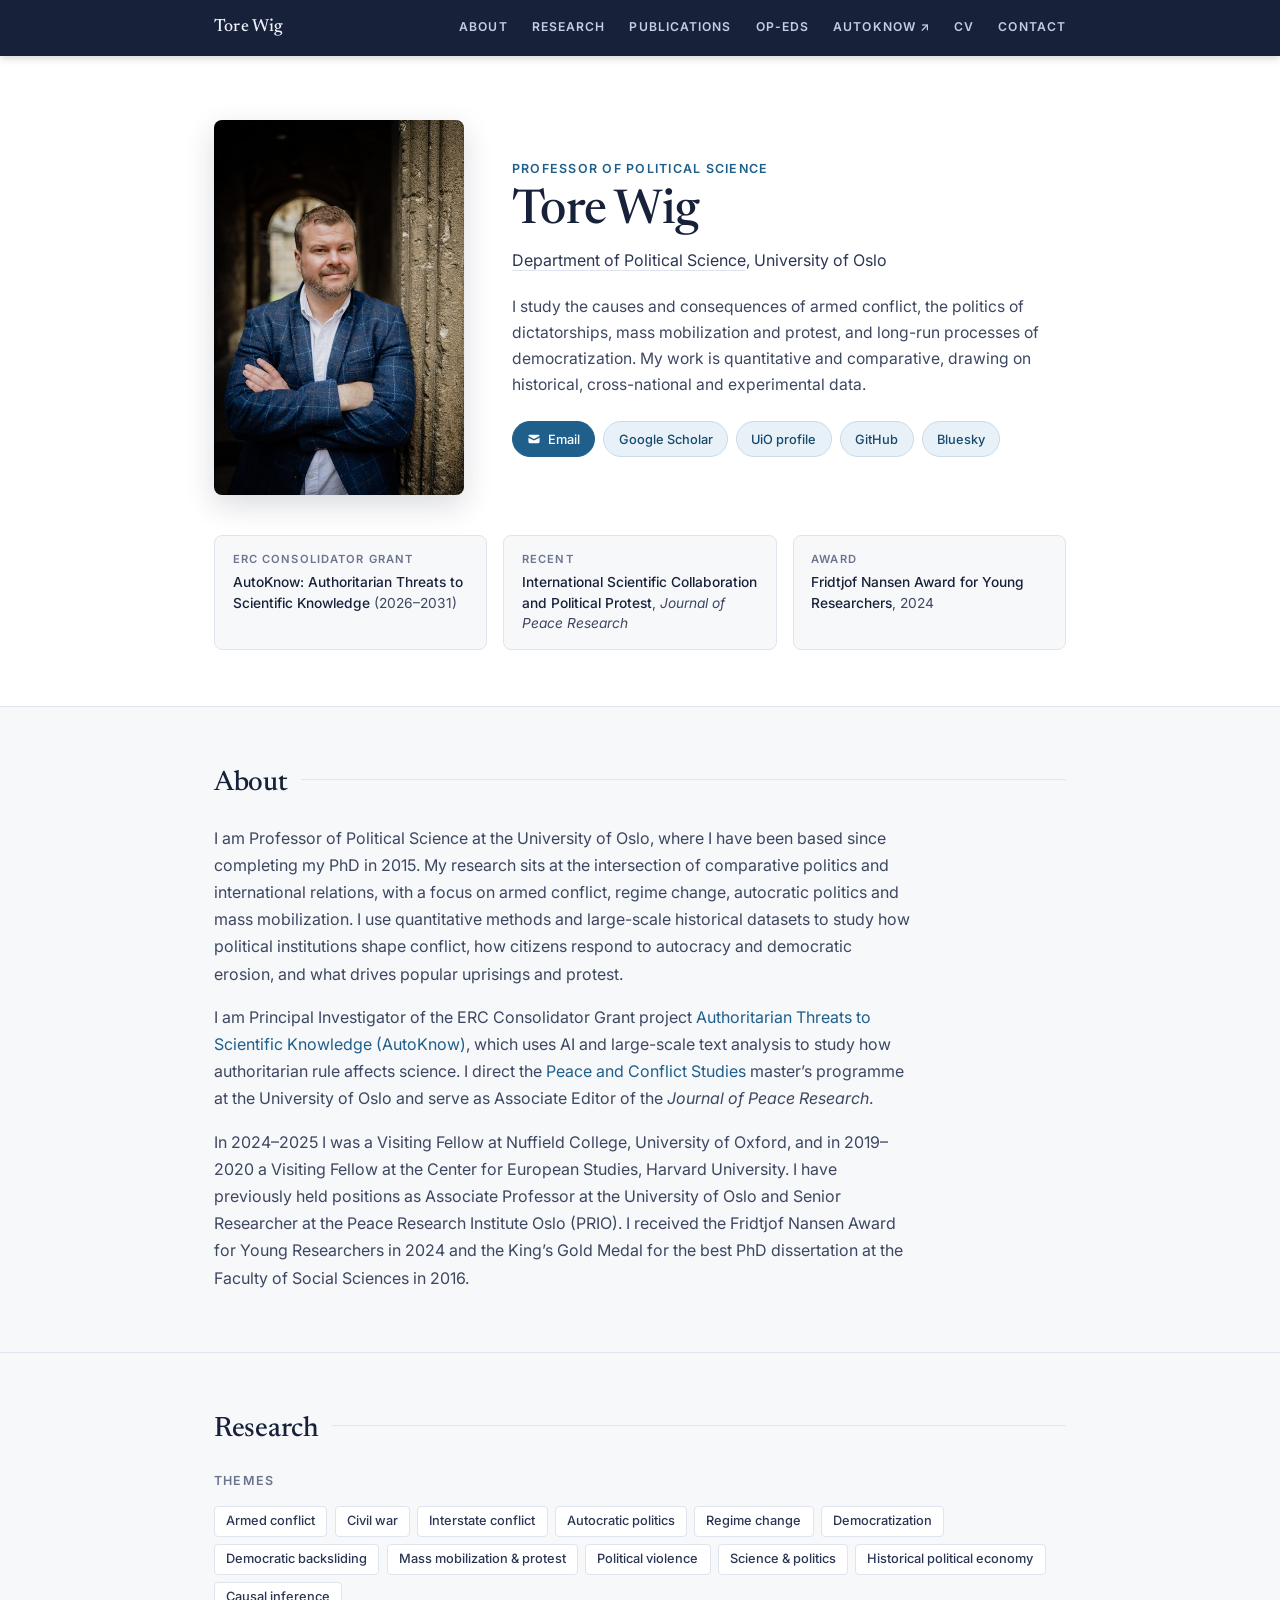
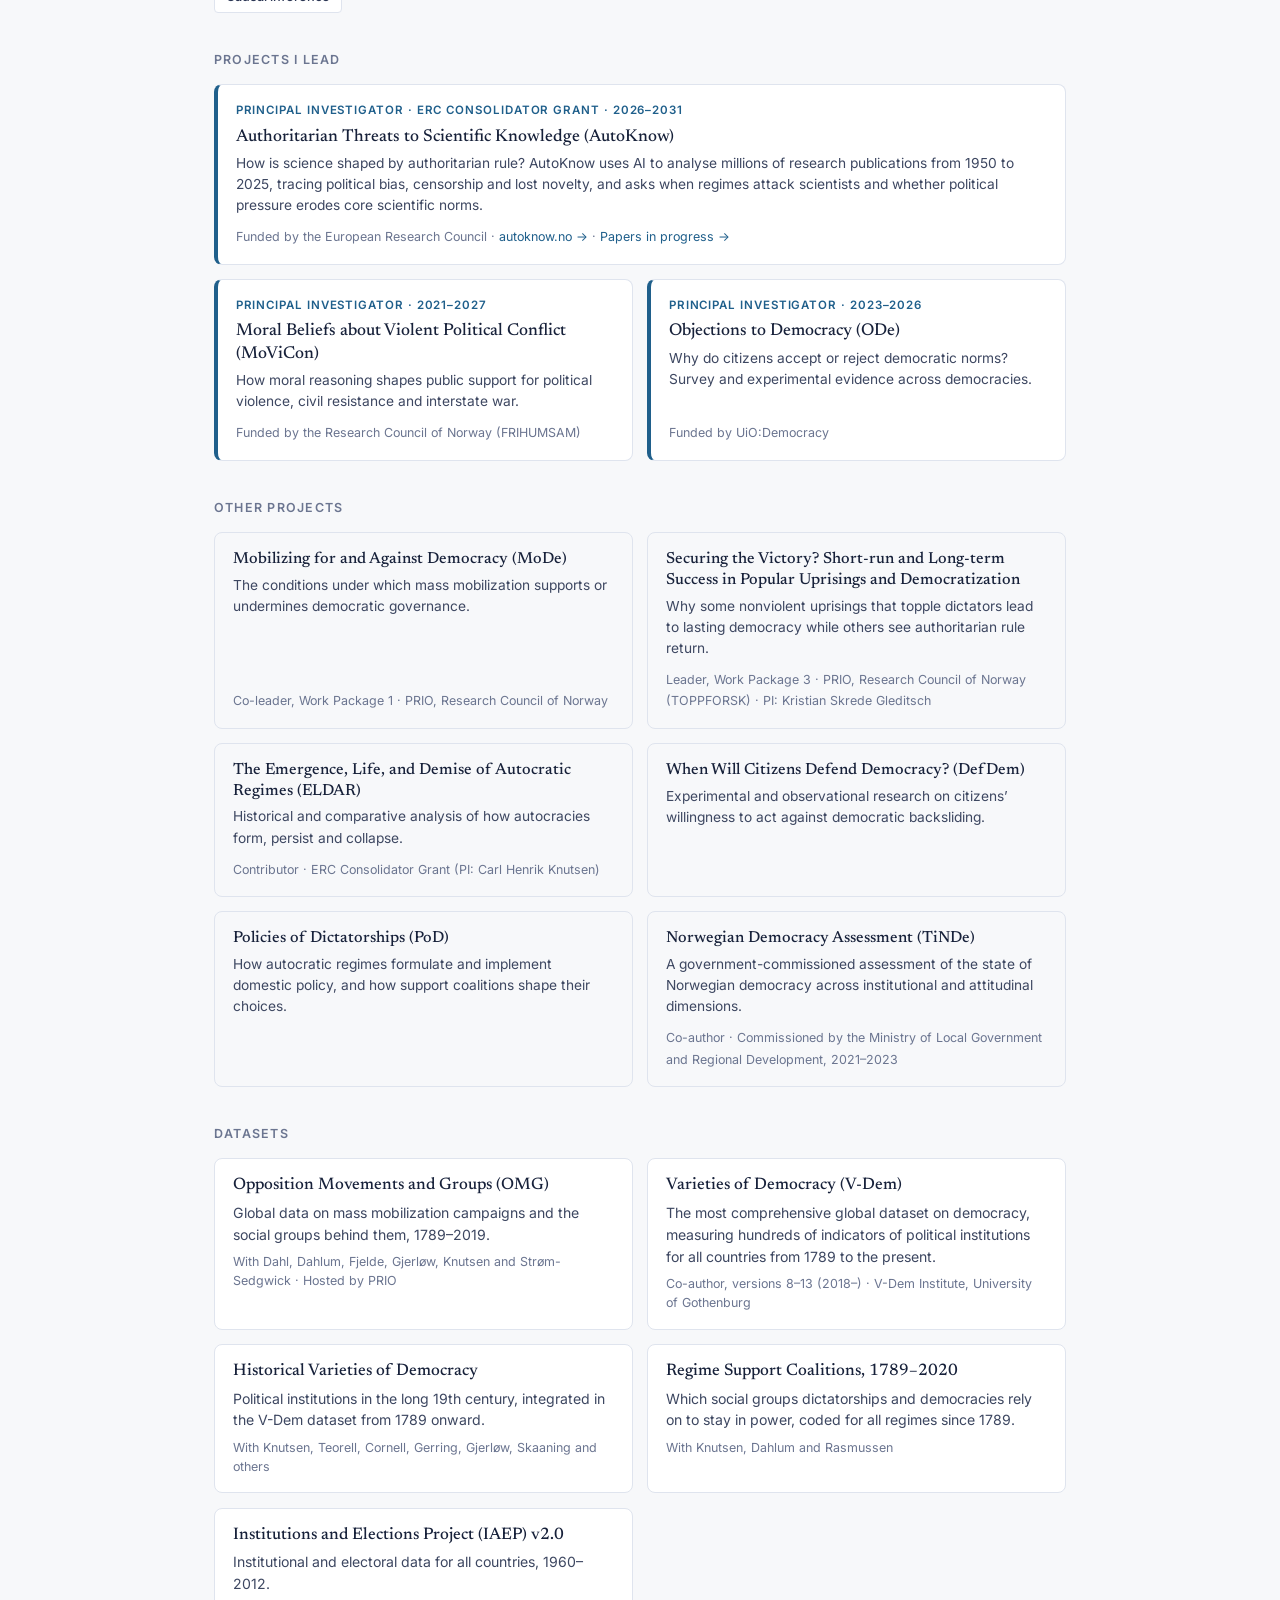
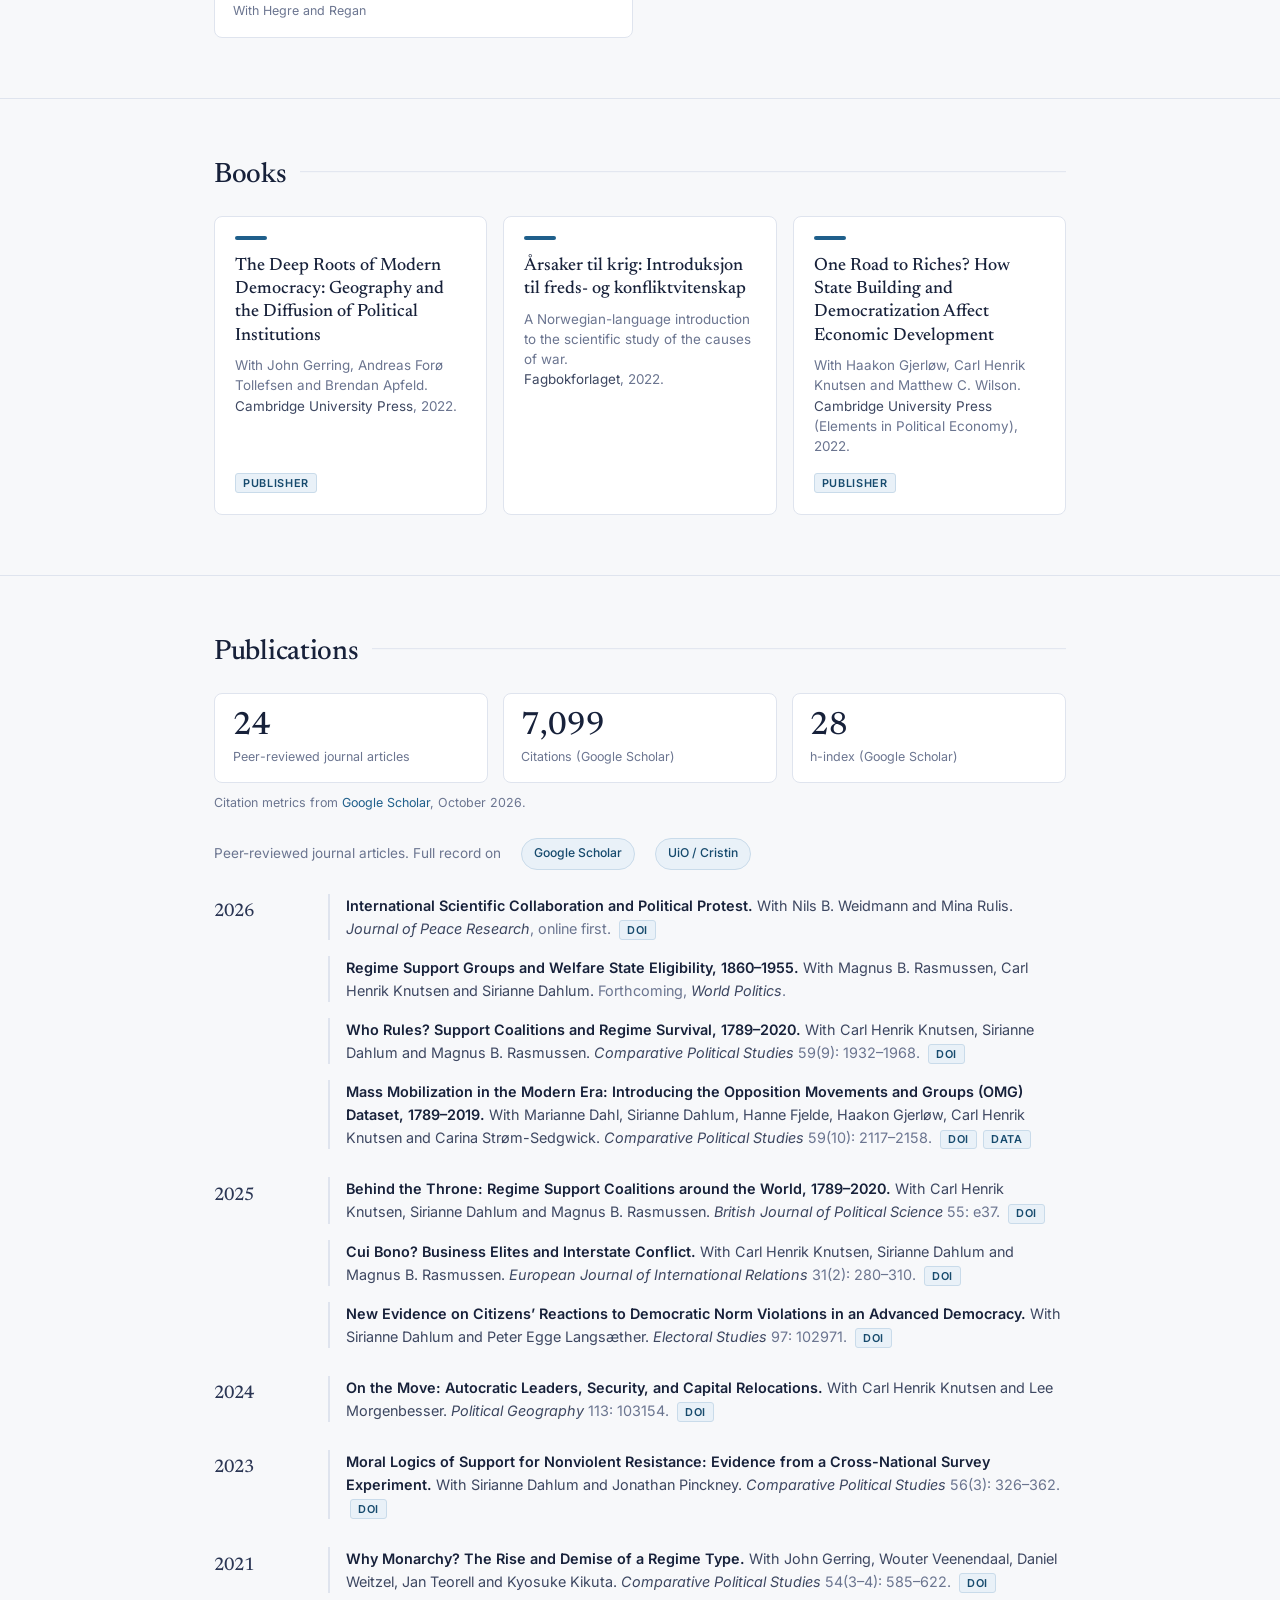
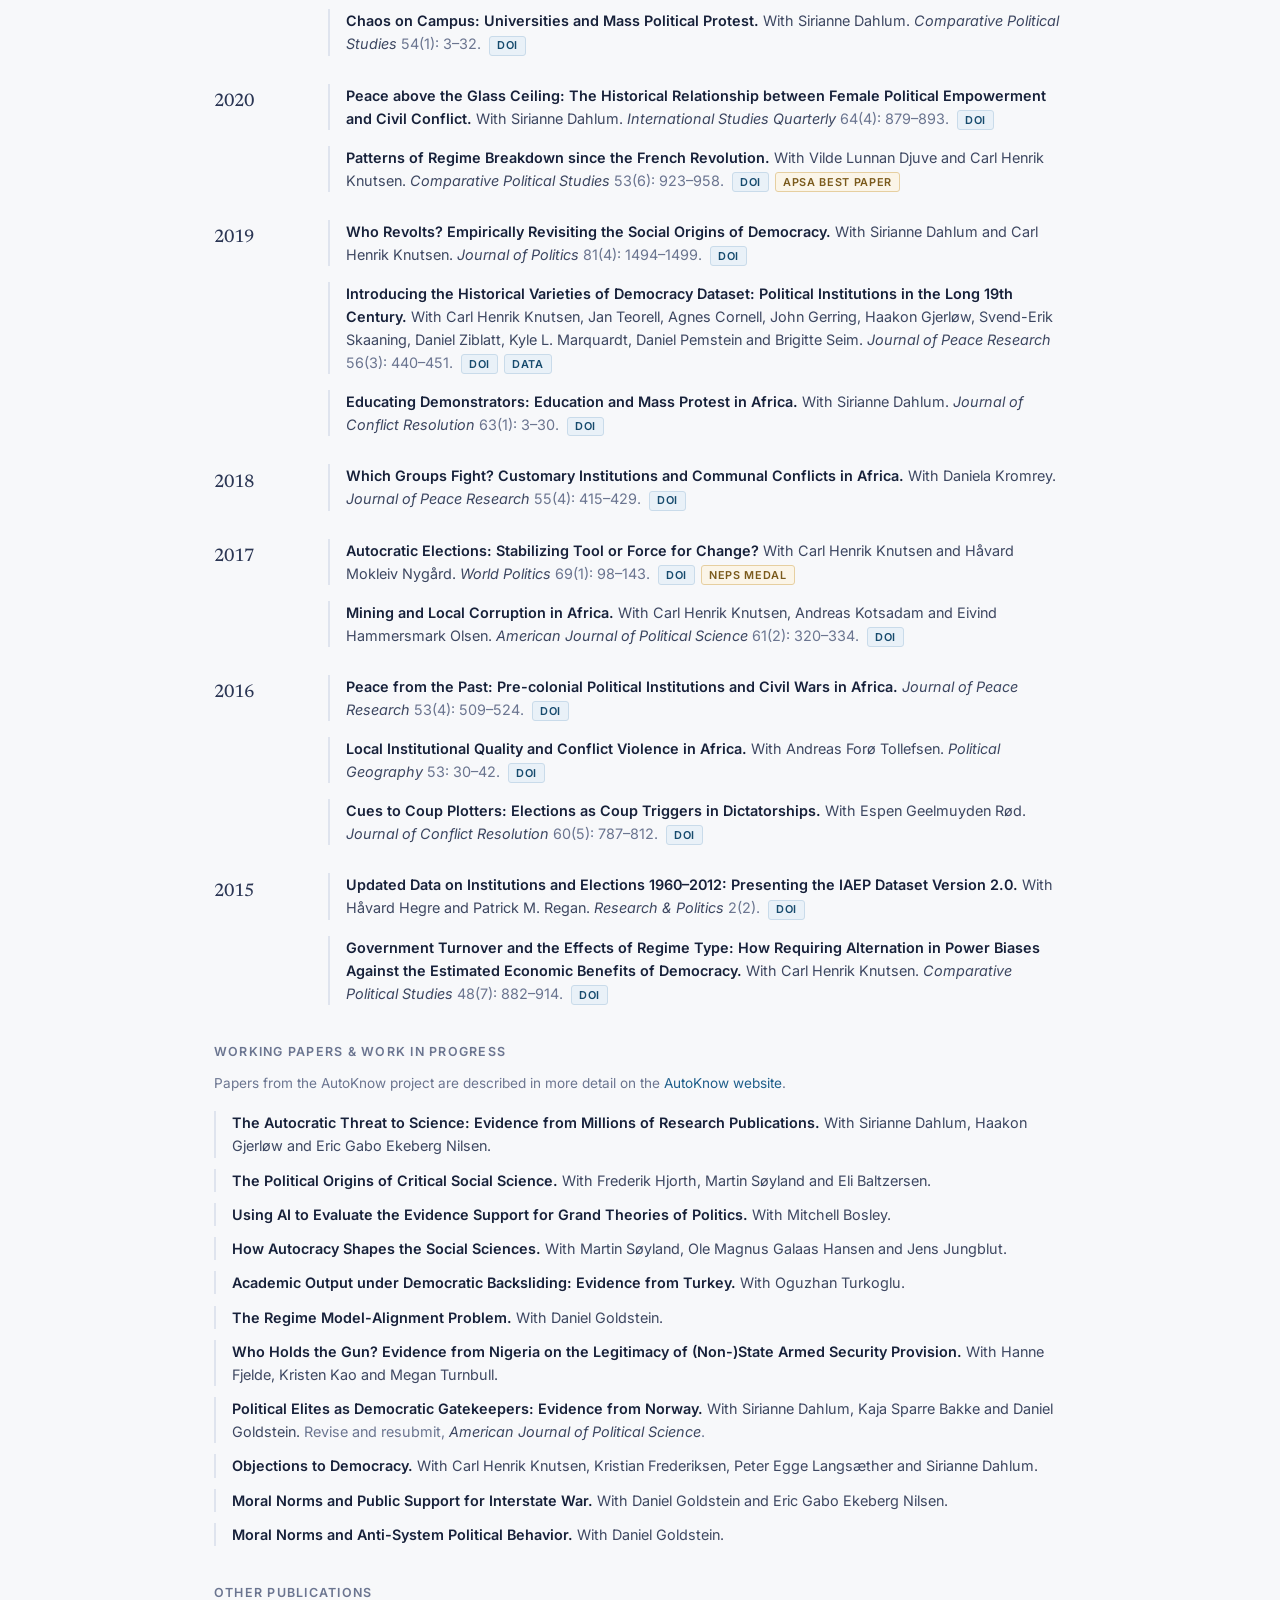
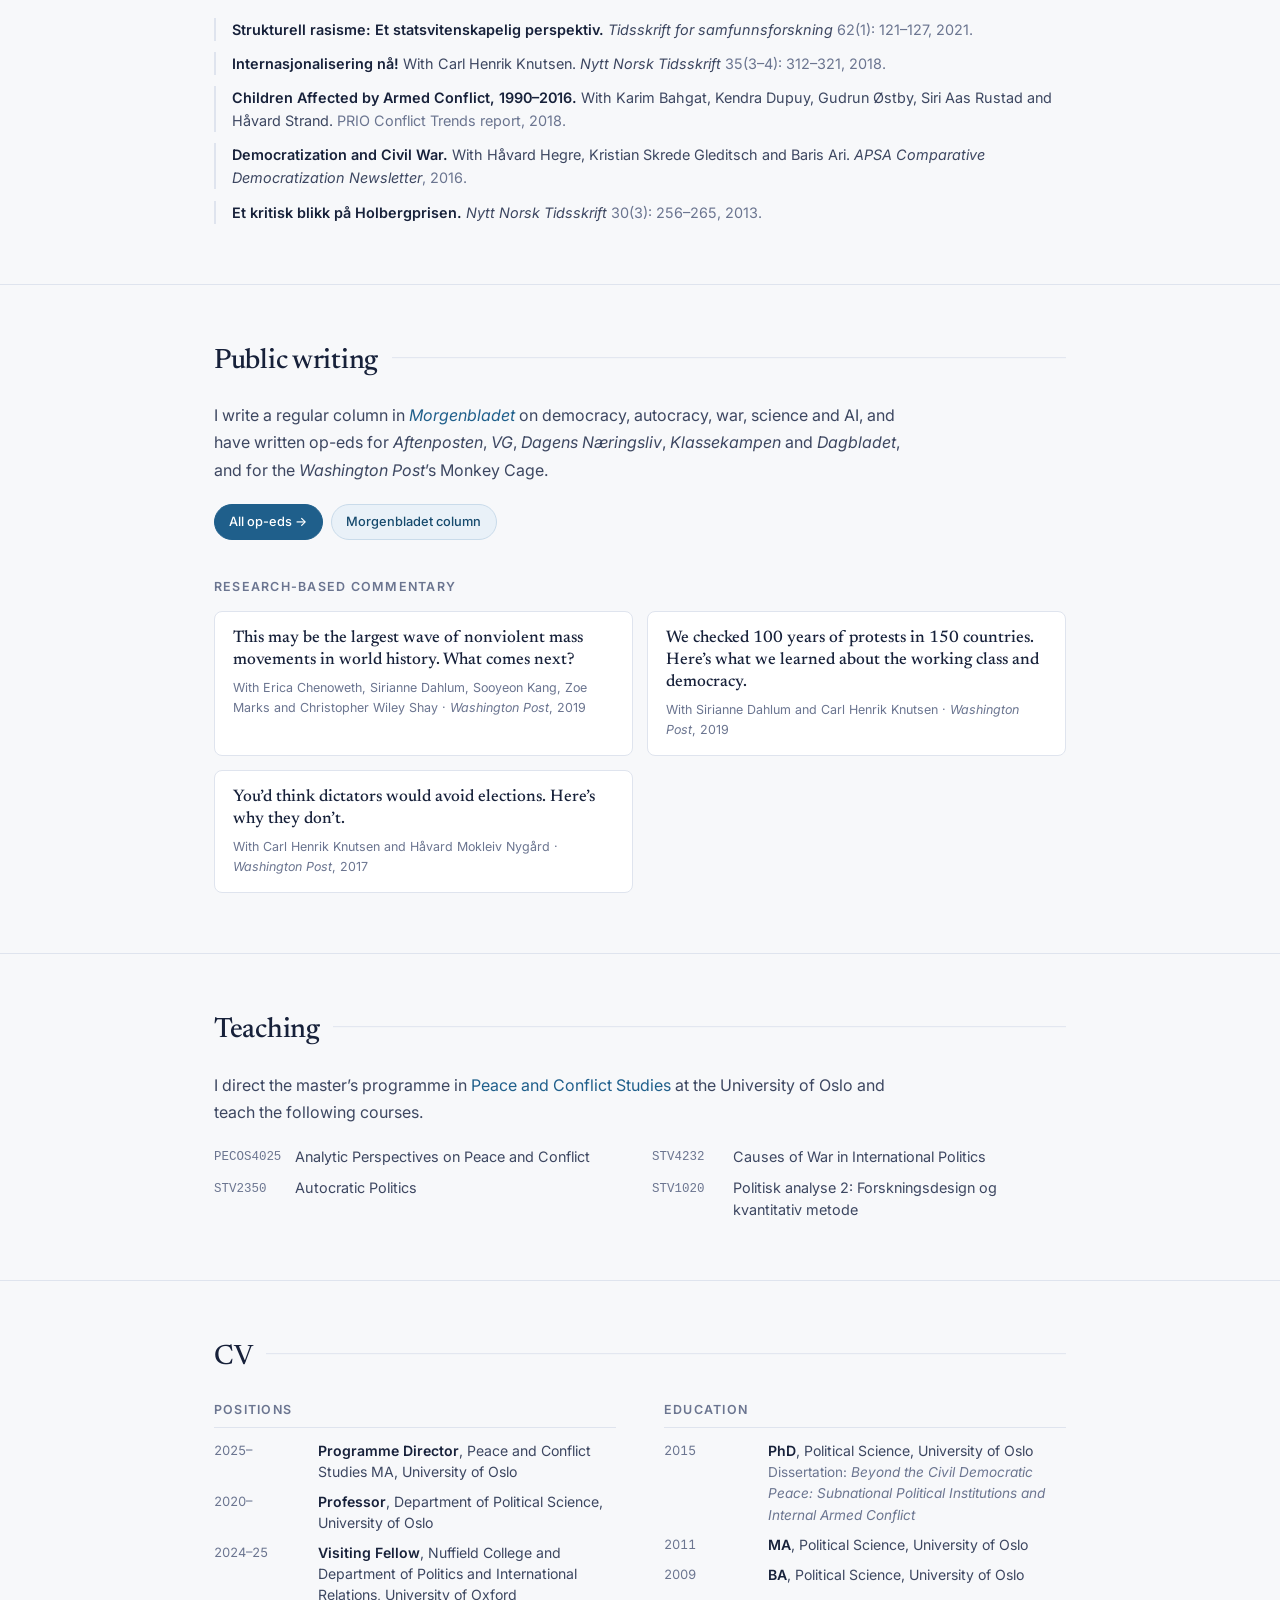
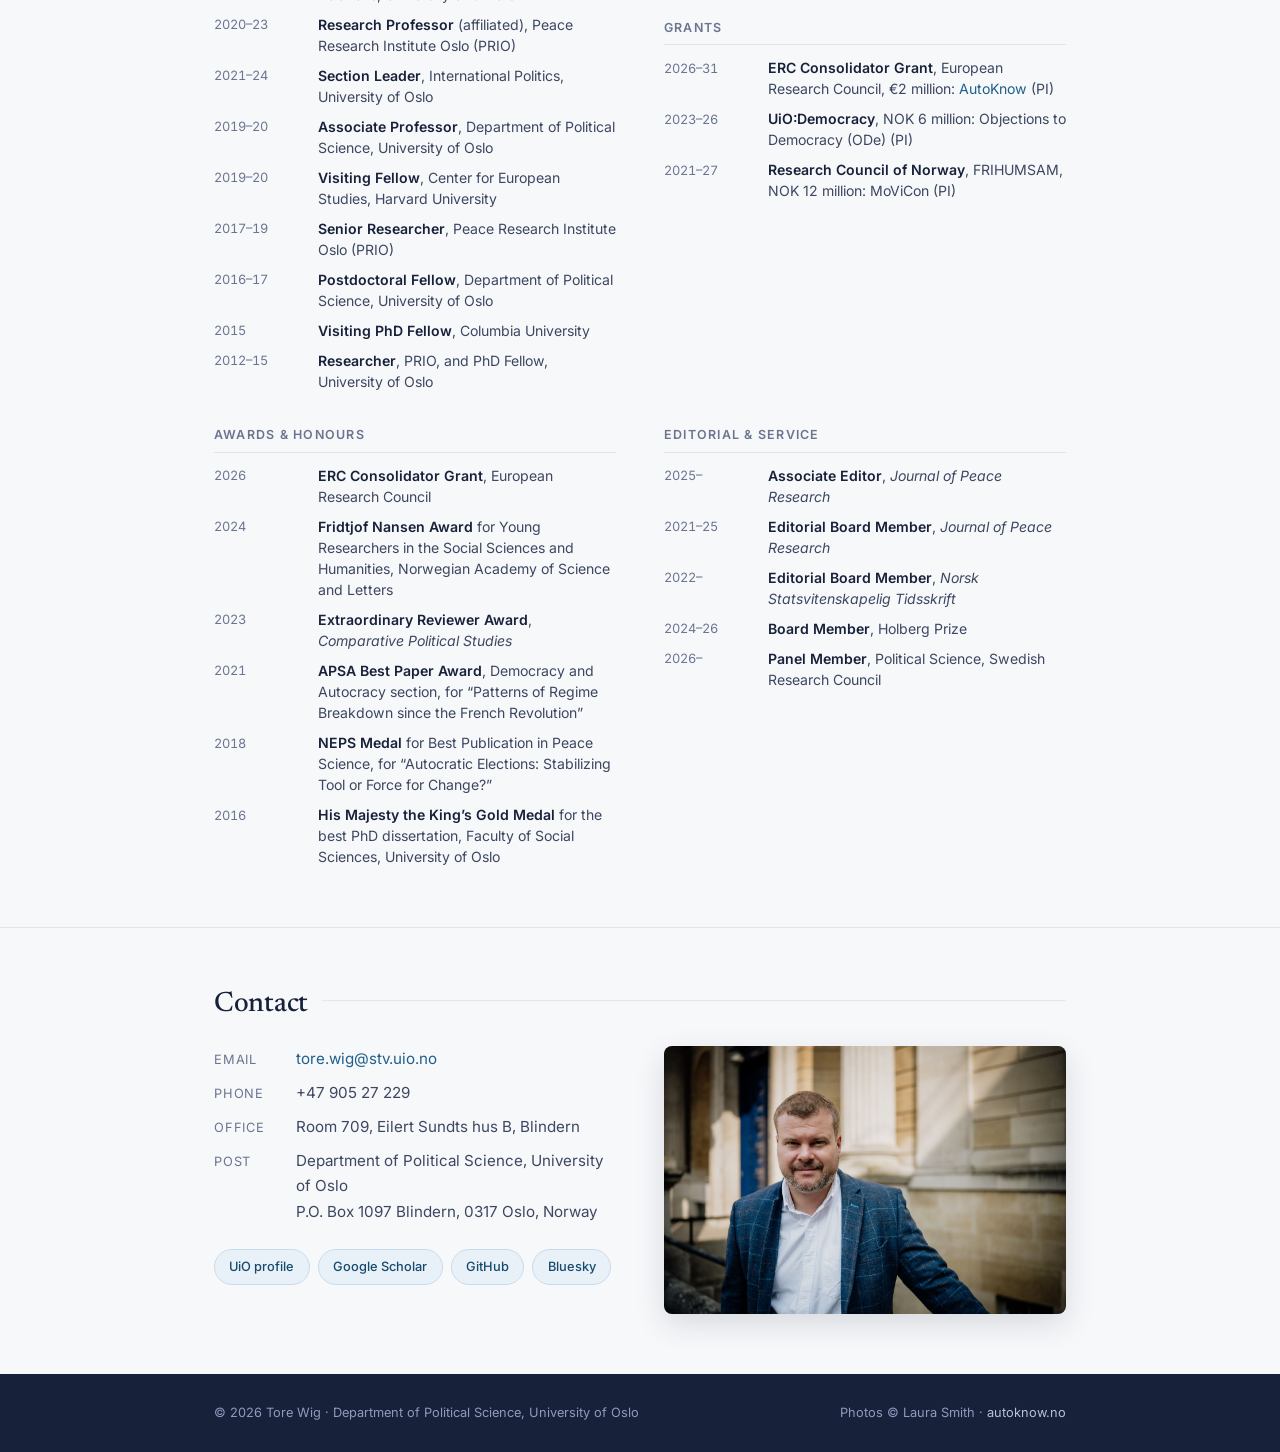
==== commit 24e2e727: "Add publication metrics (articles, citations, h-index) Co-Authored-By: Claude Opus 5.5 <noreply@anth" ====
--- a/index.html
+++ b/index.html
@@ -303,6 +303,13 @@
   <div class="container">
     <h2 class="section-heading">Publications</h2>
 
+    <div class="pub-stats">
+      <div class="pub-stat"><span class="num">24</span><span class="lbl">Peer-reviewed journal articles</span></div>
+      <div class="pub-stat"><span class="num">7,099</span><span class="lbl">Citations (Google Scholar)</span></div>
+      <div class="pub-stat"><span class="num">28</span><span class="lbl">h-index (Google Scholar)</span></div>
+    </div>
+    <p class="pub-stats-note">Citation metrics from <a href="https://scholar.google.com/citations?user=-VZ9_fAAAAAJ" target="_blank" rel="noopener">Google Scholar</a>, October 2026.</p>
+
     <div class="pub-tools">
       <span>Peer-reviewed journal articles. Full record on</span>
       <a class="pill" href="https://scholar.google.com/citations?user=-VZ9_fAAAAAJ" target="_blank" rel="noopener">Google Scholar</a>
--- a/style.css
+++ b/style.css
@@ -280,6 +280,16 @@
   margin-bottom: 1.5rem; font-size: 0.85rem; color: var(--muted);
 }
 .pub-tools .pill { font-size: 0.76rem; padding: 0.3rem 0.75rem; }
+
+.pub-stats { display: grid; grid-template-columns: repeat(3, 1fr); gap: 0.9rem; margin-bottom: 0.6rem; }
+.pub-stat {
+  background: var(--paper); border: 1px solid var(--rule); border-radius: var(--radius);
+  padding: 0.9rem 1.1rem; display: flex; flex-direction: column; gap: 0.15rem;
+}
+.pub-stat .num { font-family: var(--serif); font-size: 2rem; font-weight: 500; color: var(--ink); line-height: 1.1; font-variant-numeric: tabular-nums; }
+.pub-stat .lbl { font-size: 0.78rem; color: var(--muted); }
+.pub-stats-note { font-size: 0.78rem; color: var(--muted); margin-bottom: 1.5rem; }
+@media (max-width: 520px) { .pub-stats { grid-template-columns: 1fr; } }
 
 .pub-year-group { display: grid; grid-template-columns: 90px 1fr; gap: 0 1.5rem; margin-bottom: 1.75rem; }
 .pub-year {
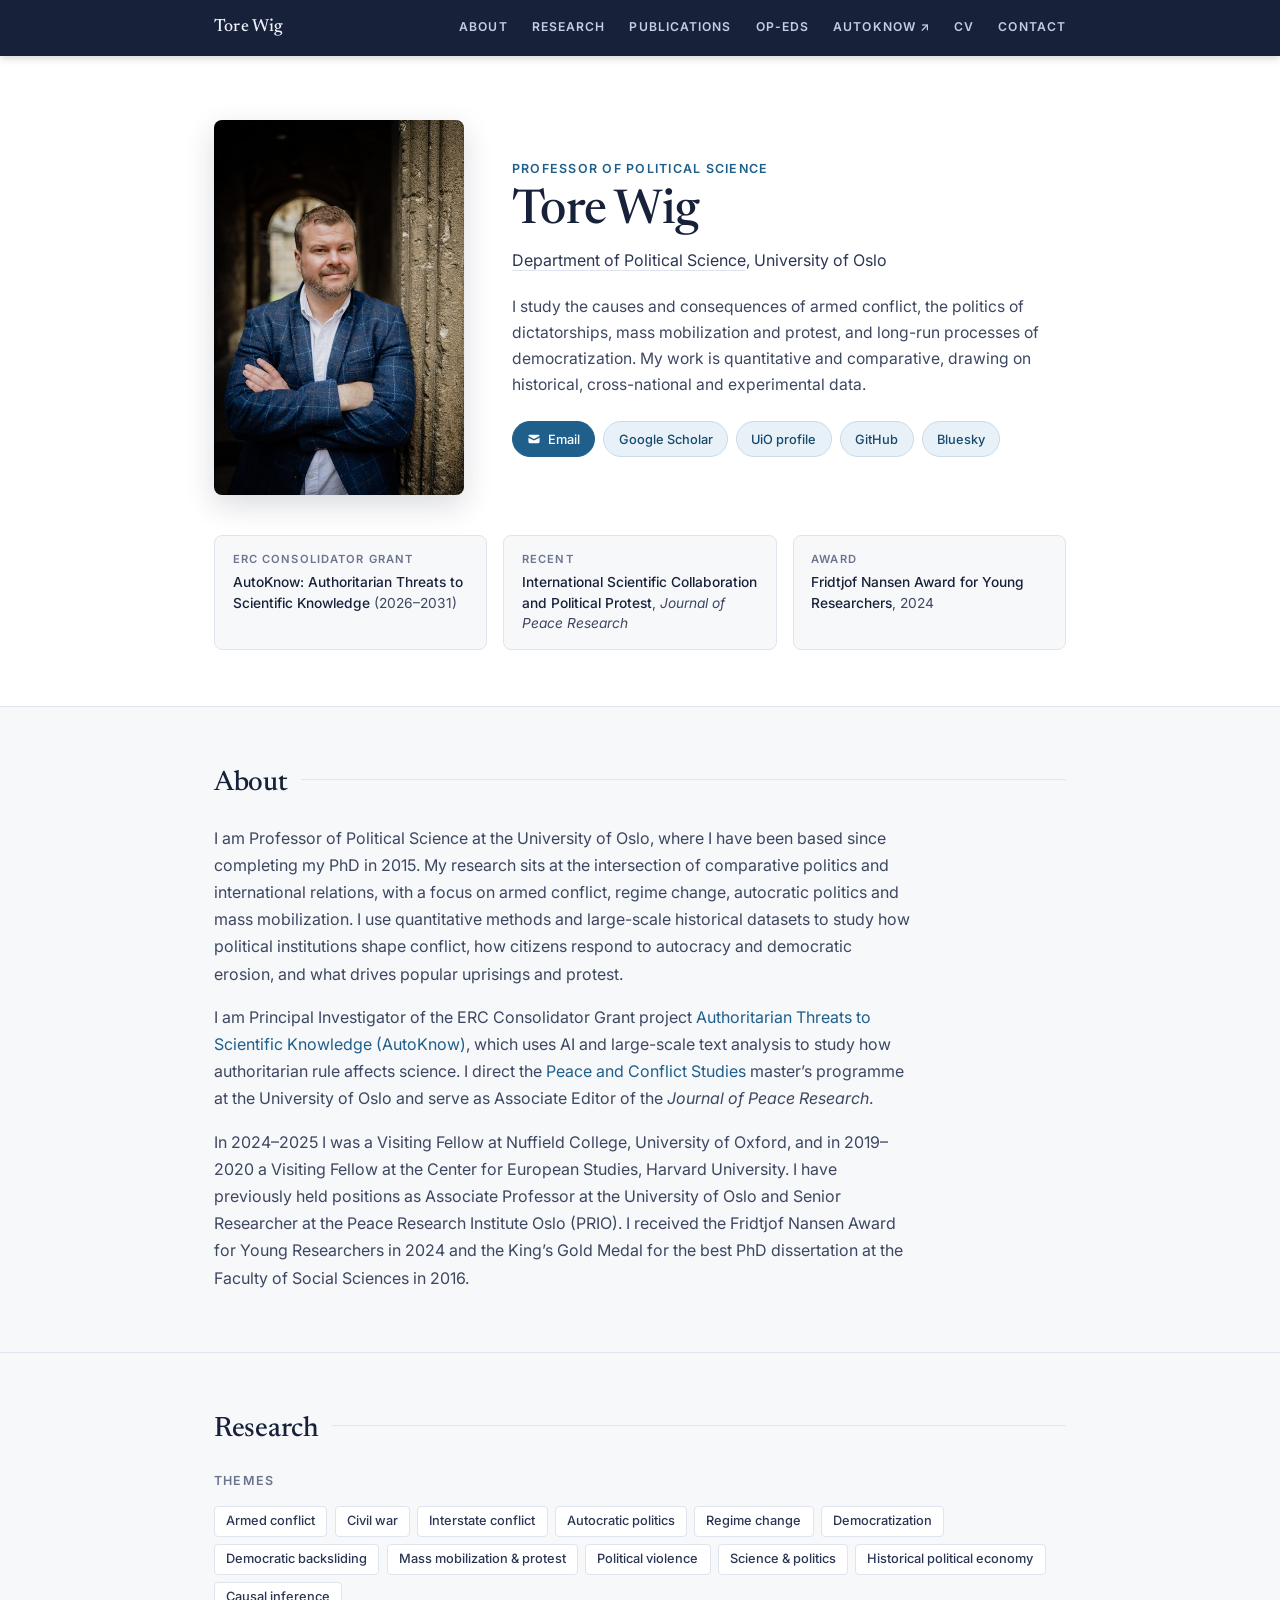
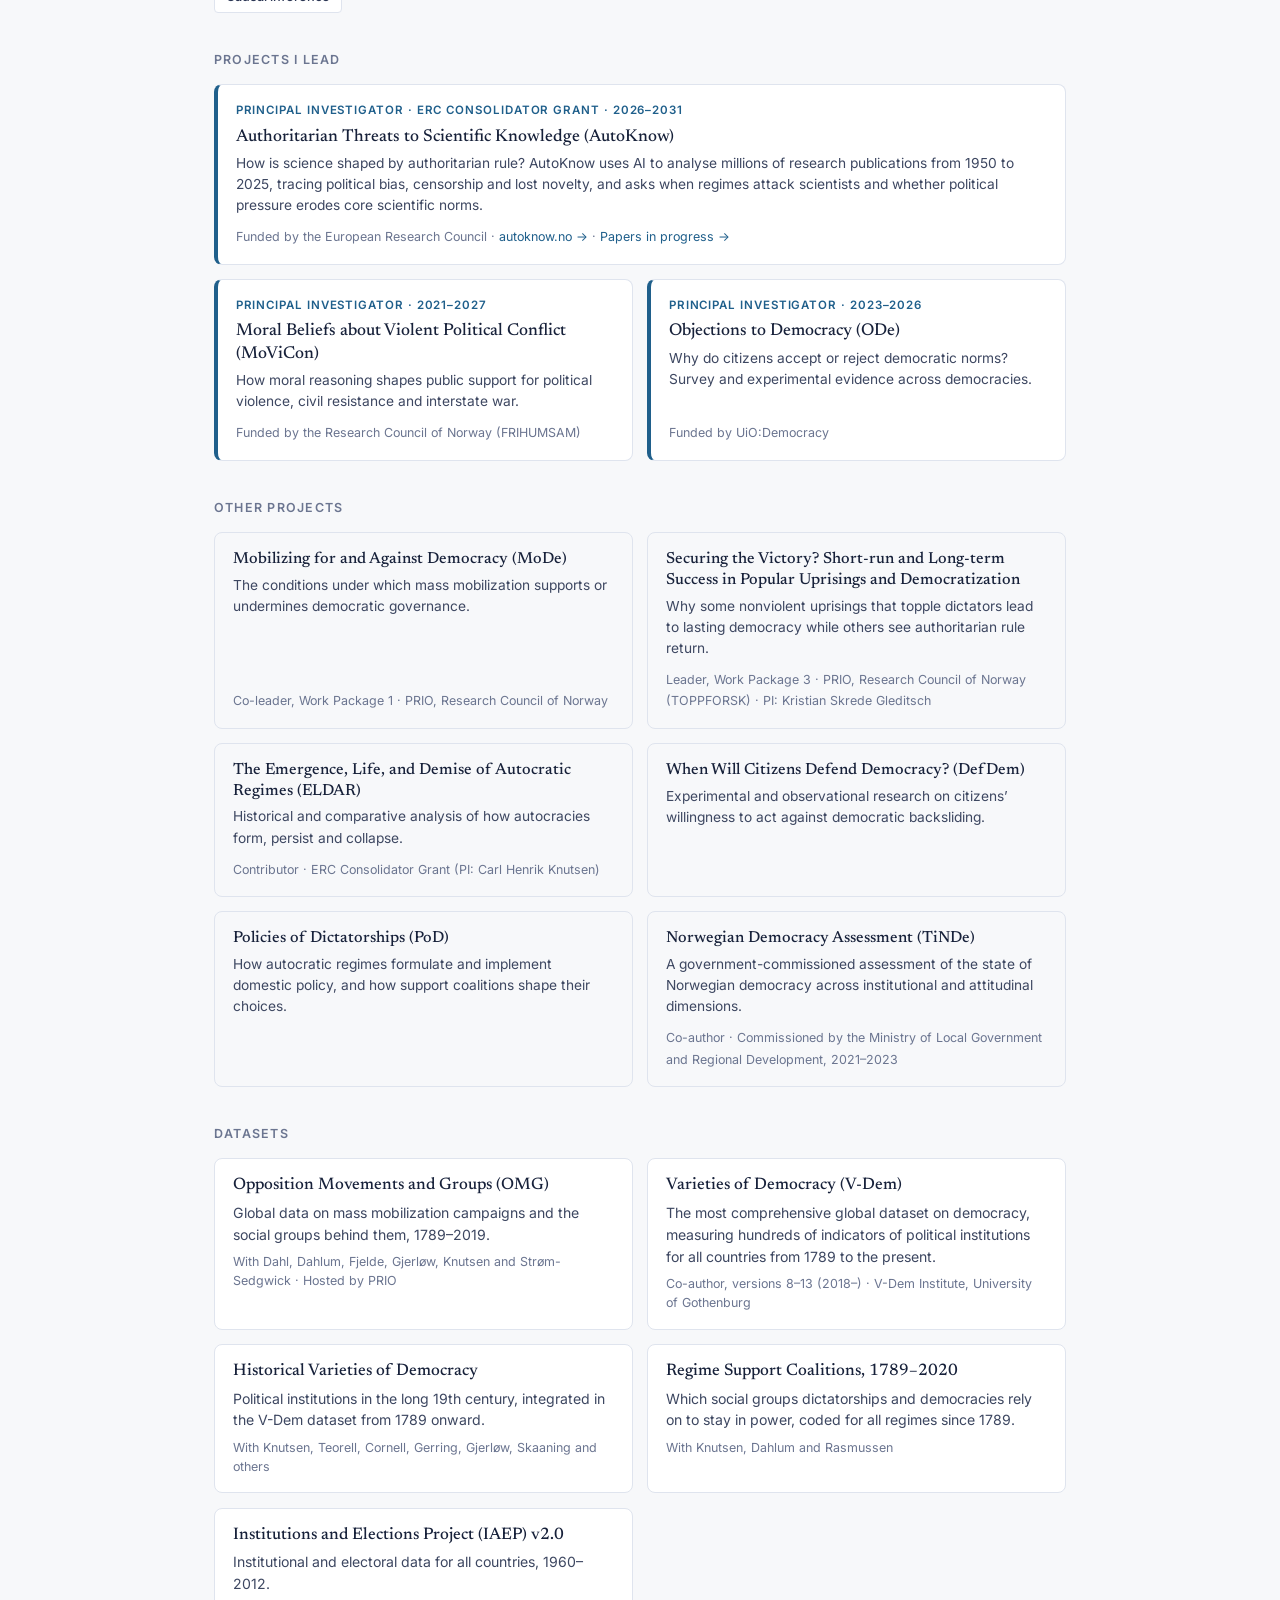
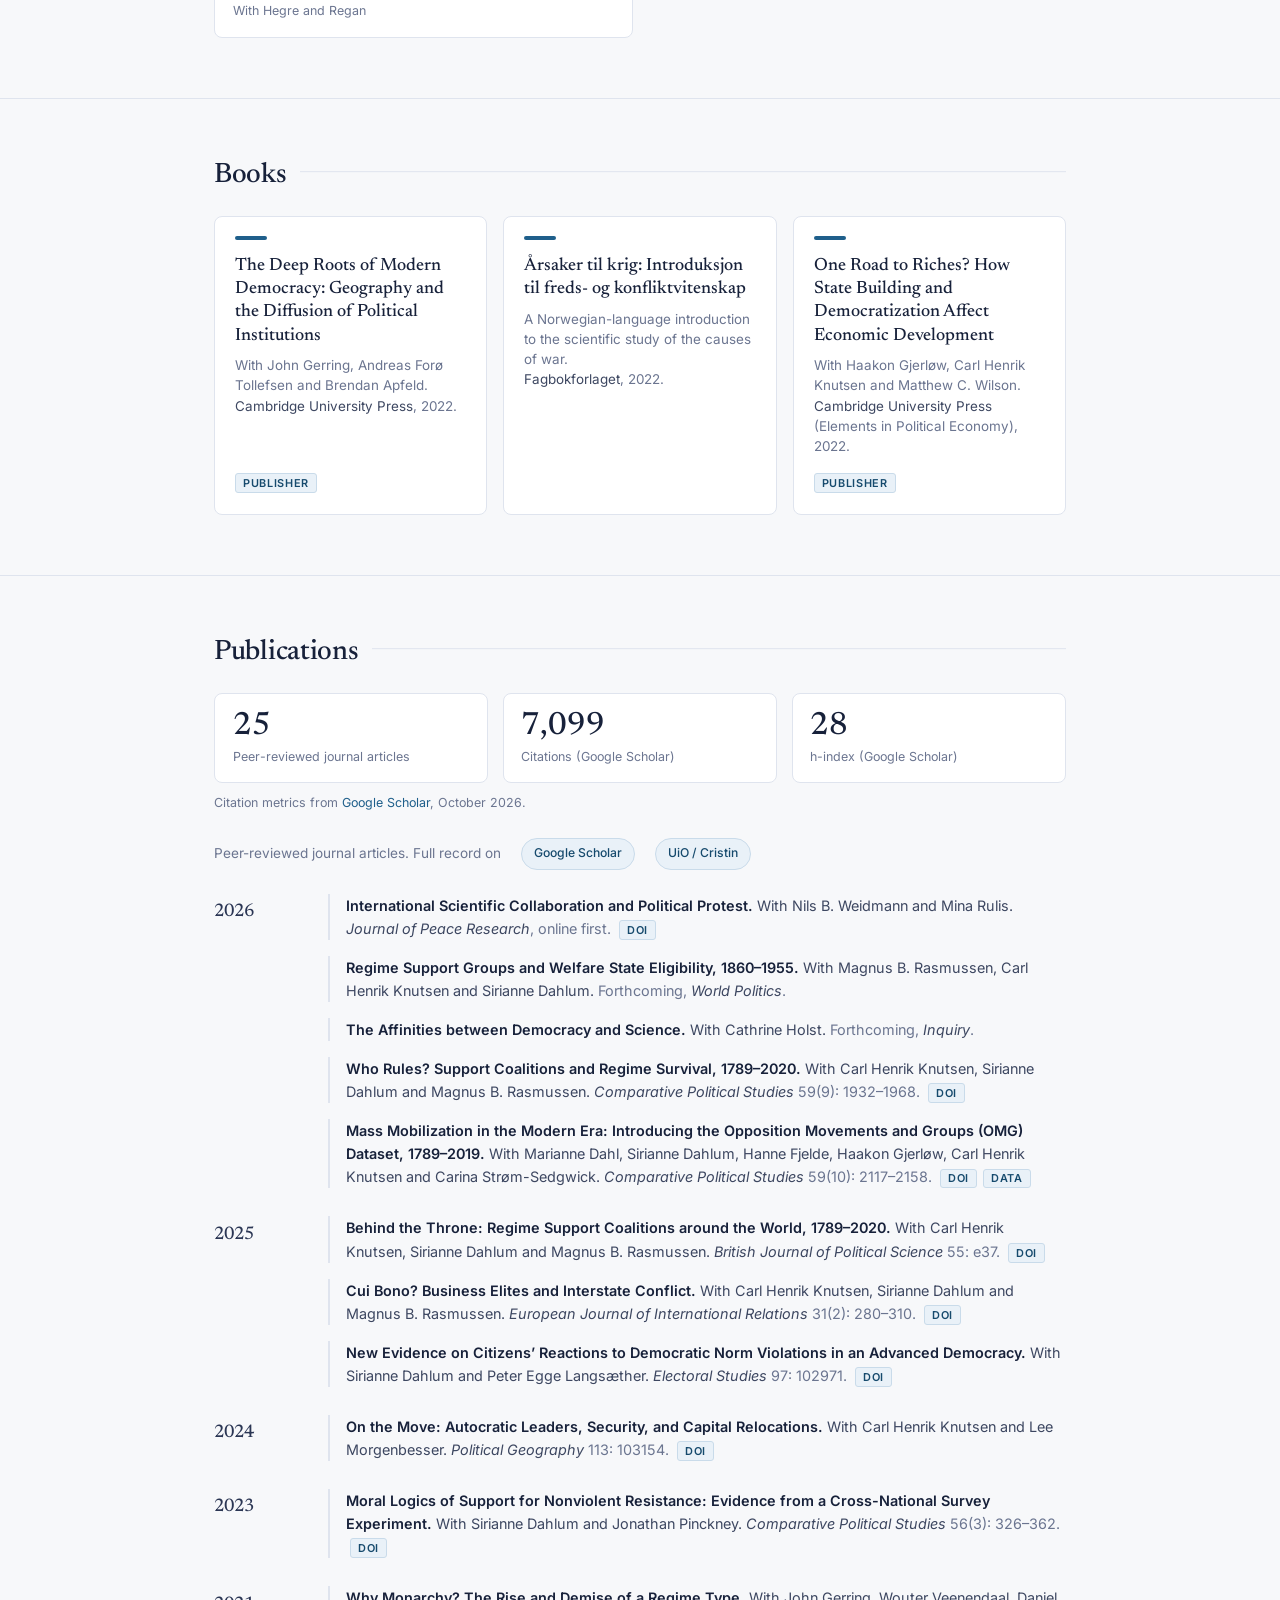
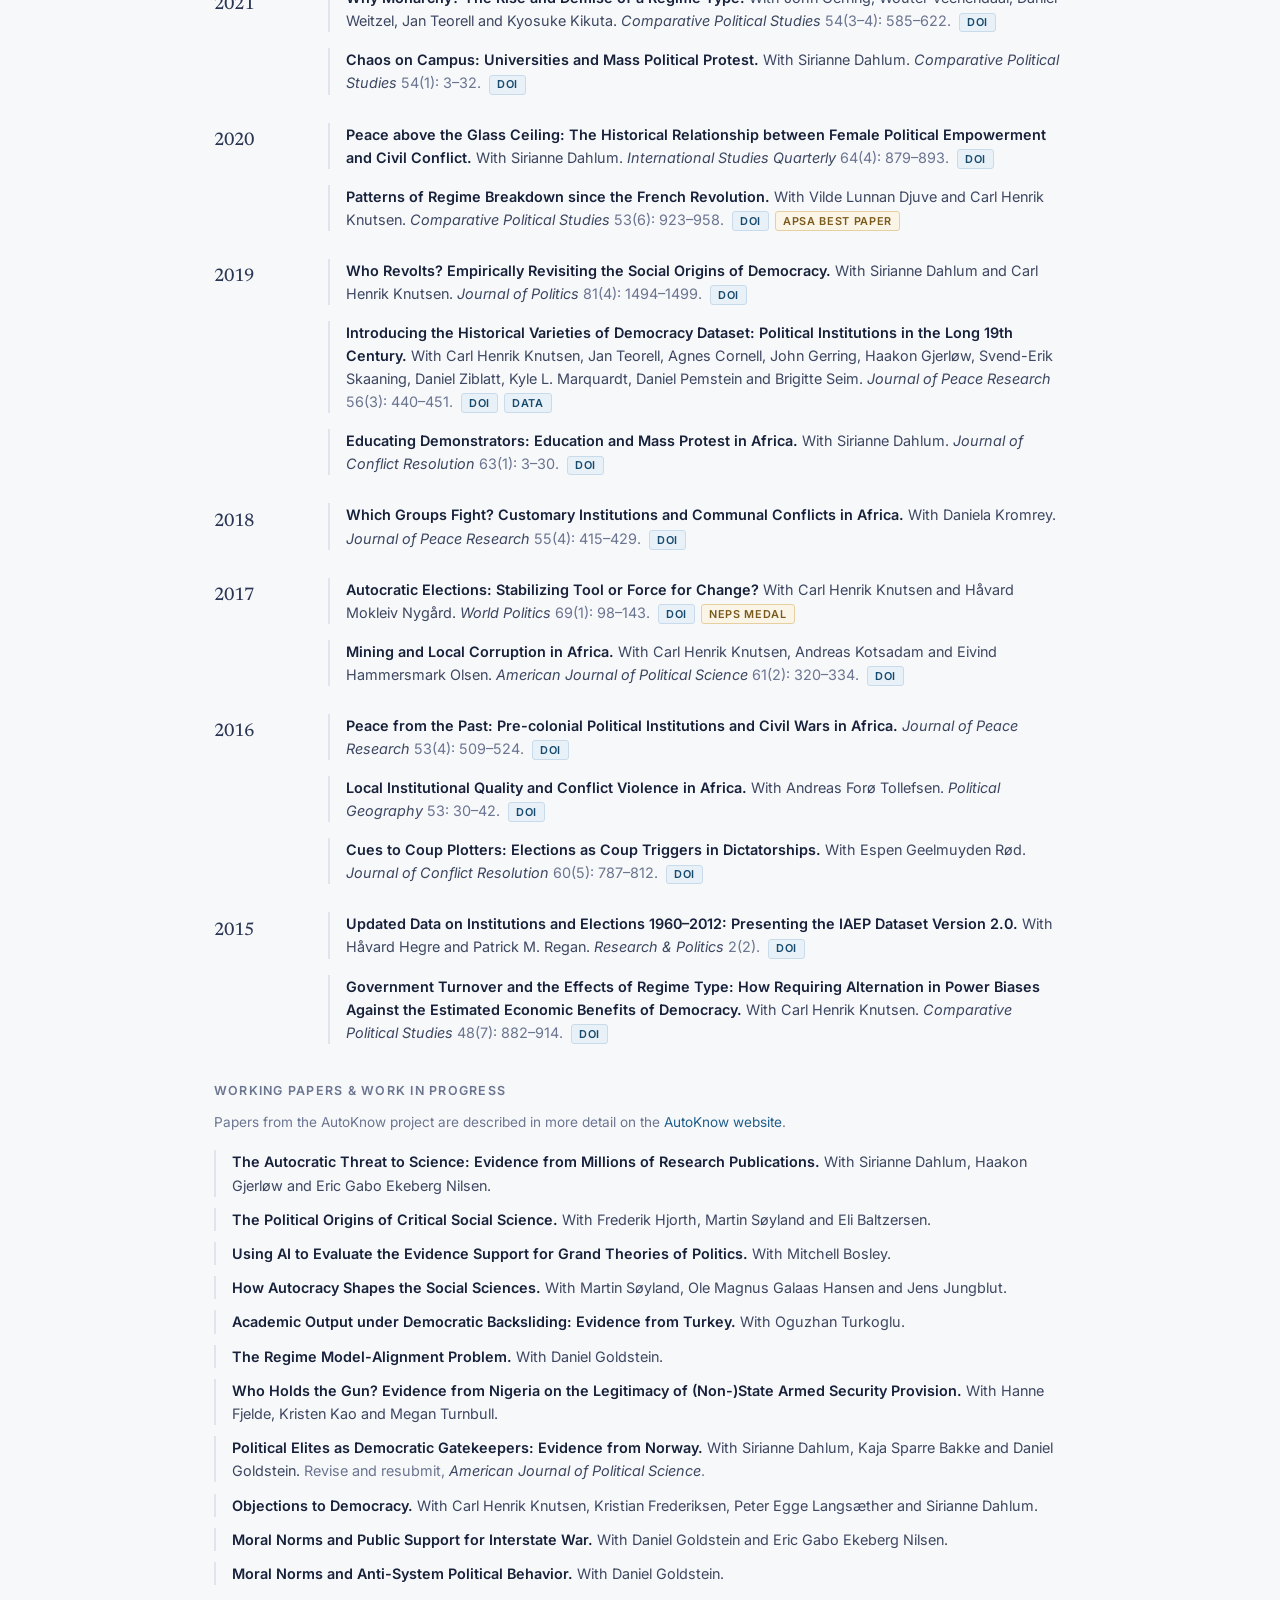
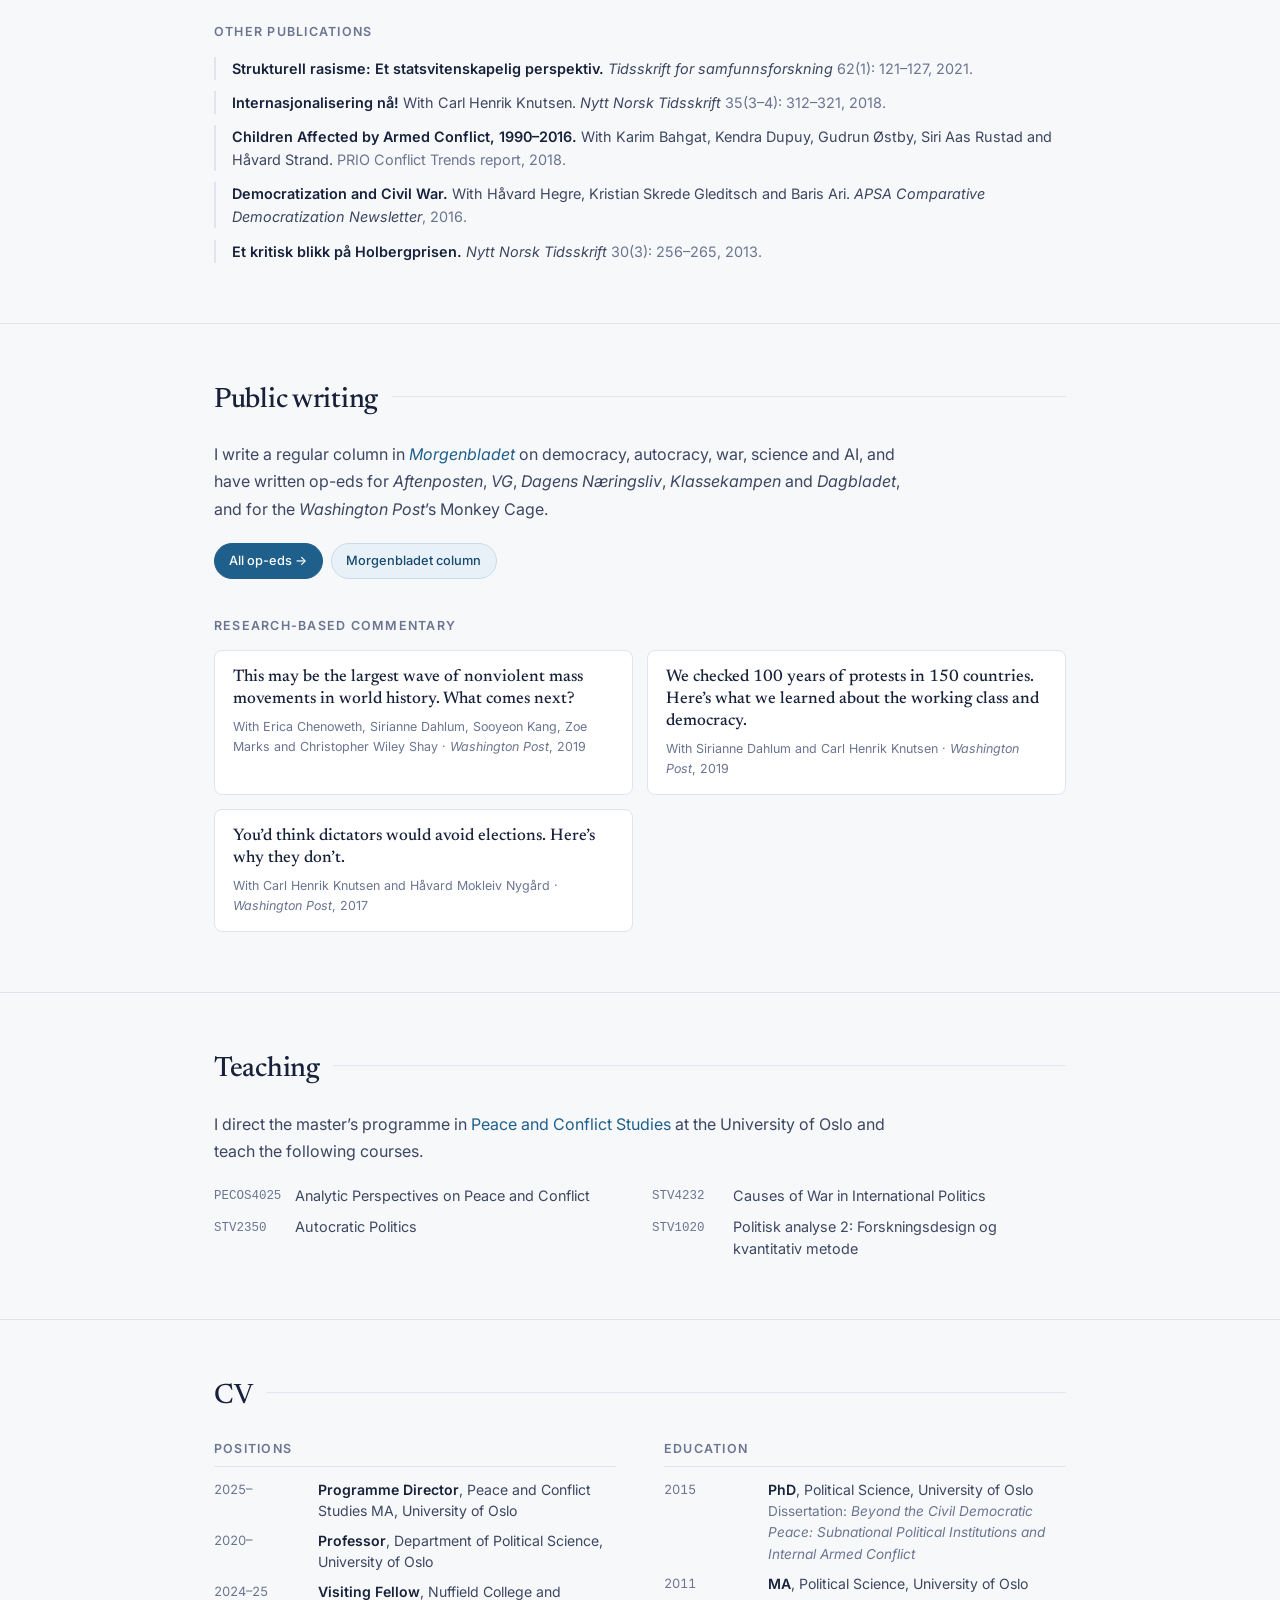
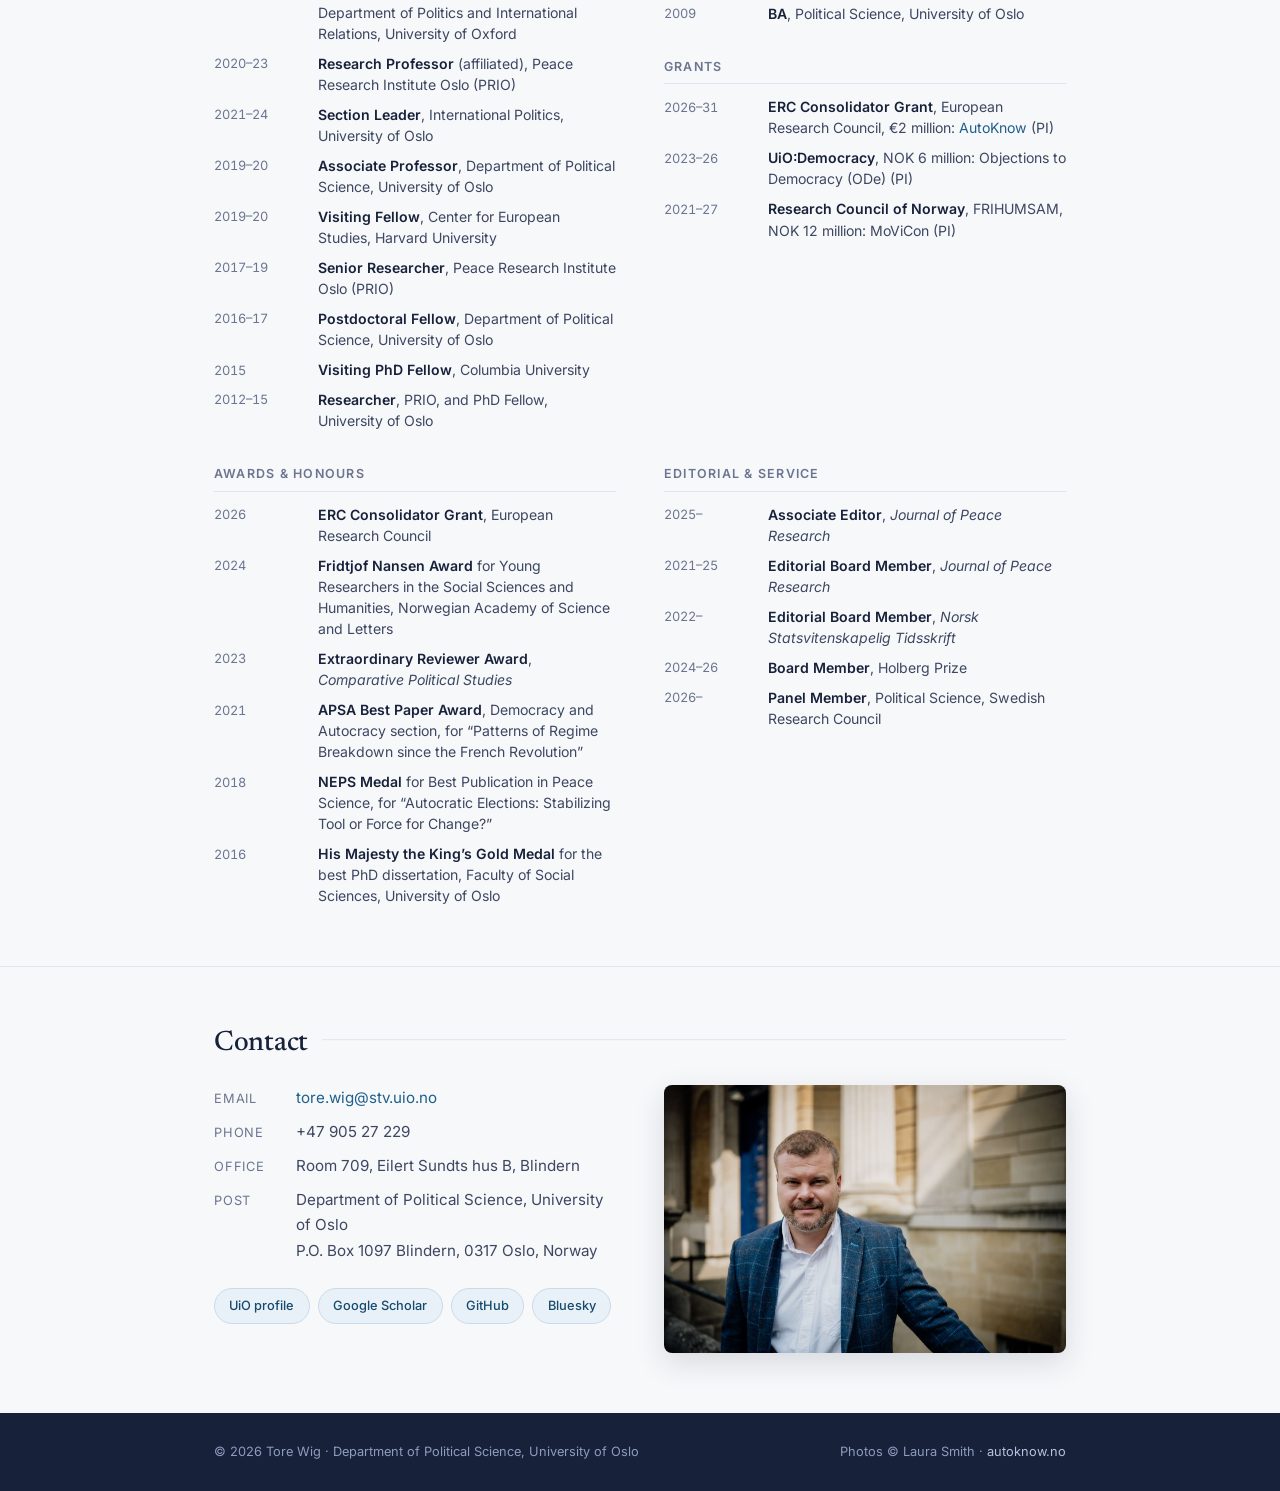
==== commit 696d4155: "Add Holst and Wig, forthcoming in Inquiry Co-Authored-By: Claude Opus 5.5 <noreply@anthropic.com>" ====
--- a/index.html
+++ b/index.html
@@ -304,7 +304,7 @@
     <h2 class="section-heading">Publications</h2>
 
     <div class="pub-stats">
-      <div class="pub-stat"><span class="num">24</span><span class="lbl">Peer-reviewed journal articles</span></div>
+      <div class="pub-stat"><span class="num">25</span><span class="lbl">Peer-reviewed journal articles</span></div>
       <div class="pub-stat"><span class="num">7,099</span><span class="lbl">Citations (Google Scholar)</span></div>
       <div class="pub-stat"><span class="num">28</span><span class="lbl">h-index (Google Scholar)</span></div>
     </div>
@@ -330,6 +330,11 @@
           <span class="pub-title">Regime Support Groups and Welfare State Eligibility, 1860&ndash;1955.</span>
           <span class="pub-authors">With Magnus B. Rasmussen, Carl Henrik Knutsen and Sirianne Dahlum.</span>
           <span class="pub-venue">Forthcoming, <em>World Politics</em>.</span>
+        </li>
+        <li>
+          <span class="pub-title">The Affinities between Democracy and Science.</span>
+          <span class="pub-authors">With Cathrine Holst.</span>
+          <span class="pub-venue">Forthcoming, <em>Inquiry</em>.</span>
         </li>
         <li>
           <span class="pub-title"><a href="https://doi.org/10.1177/00104140251369338" target="_blank" rel="noopener">Who Rules? Support Coalitions and Regime Survival, 1789&ndash;2020.</a></span>
